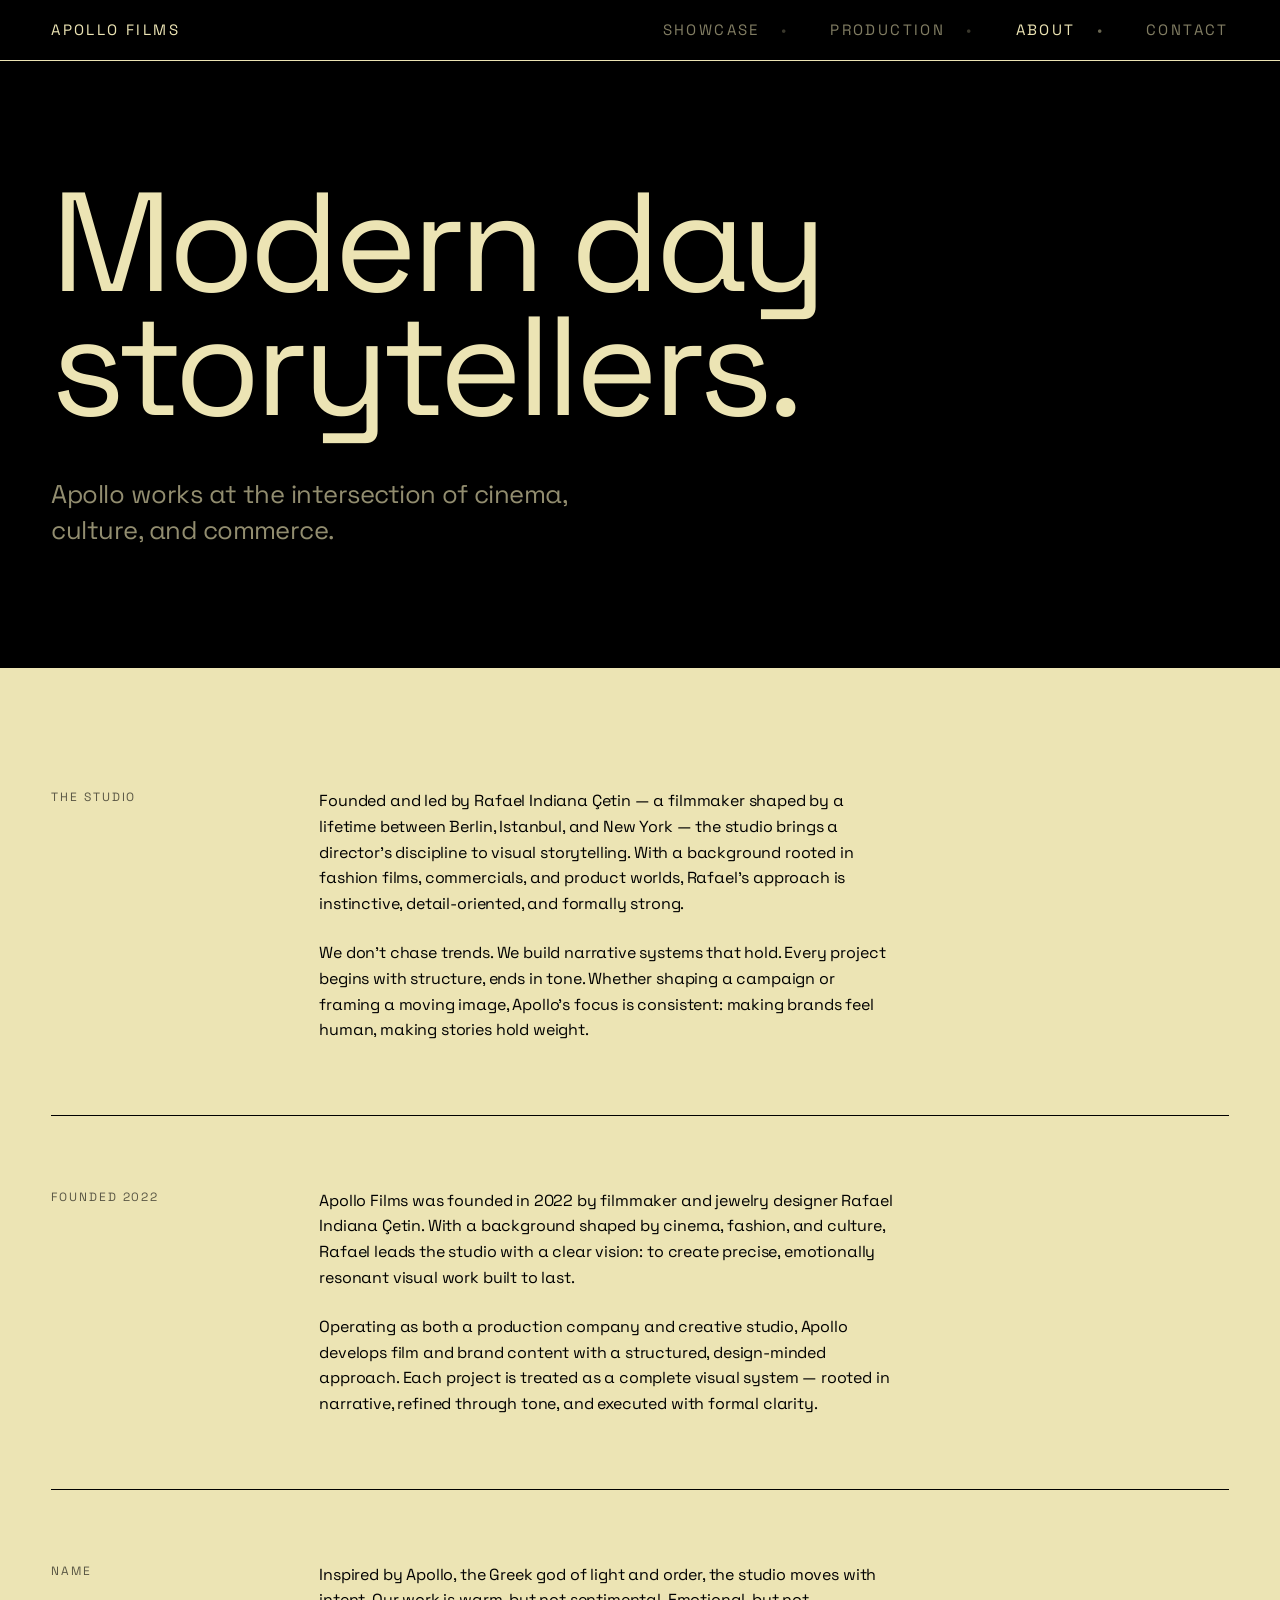
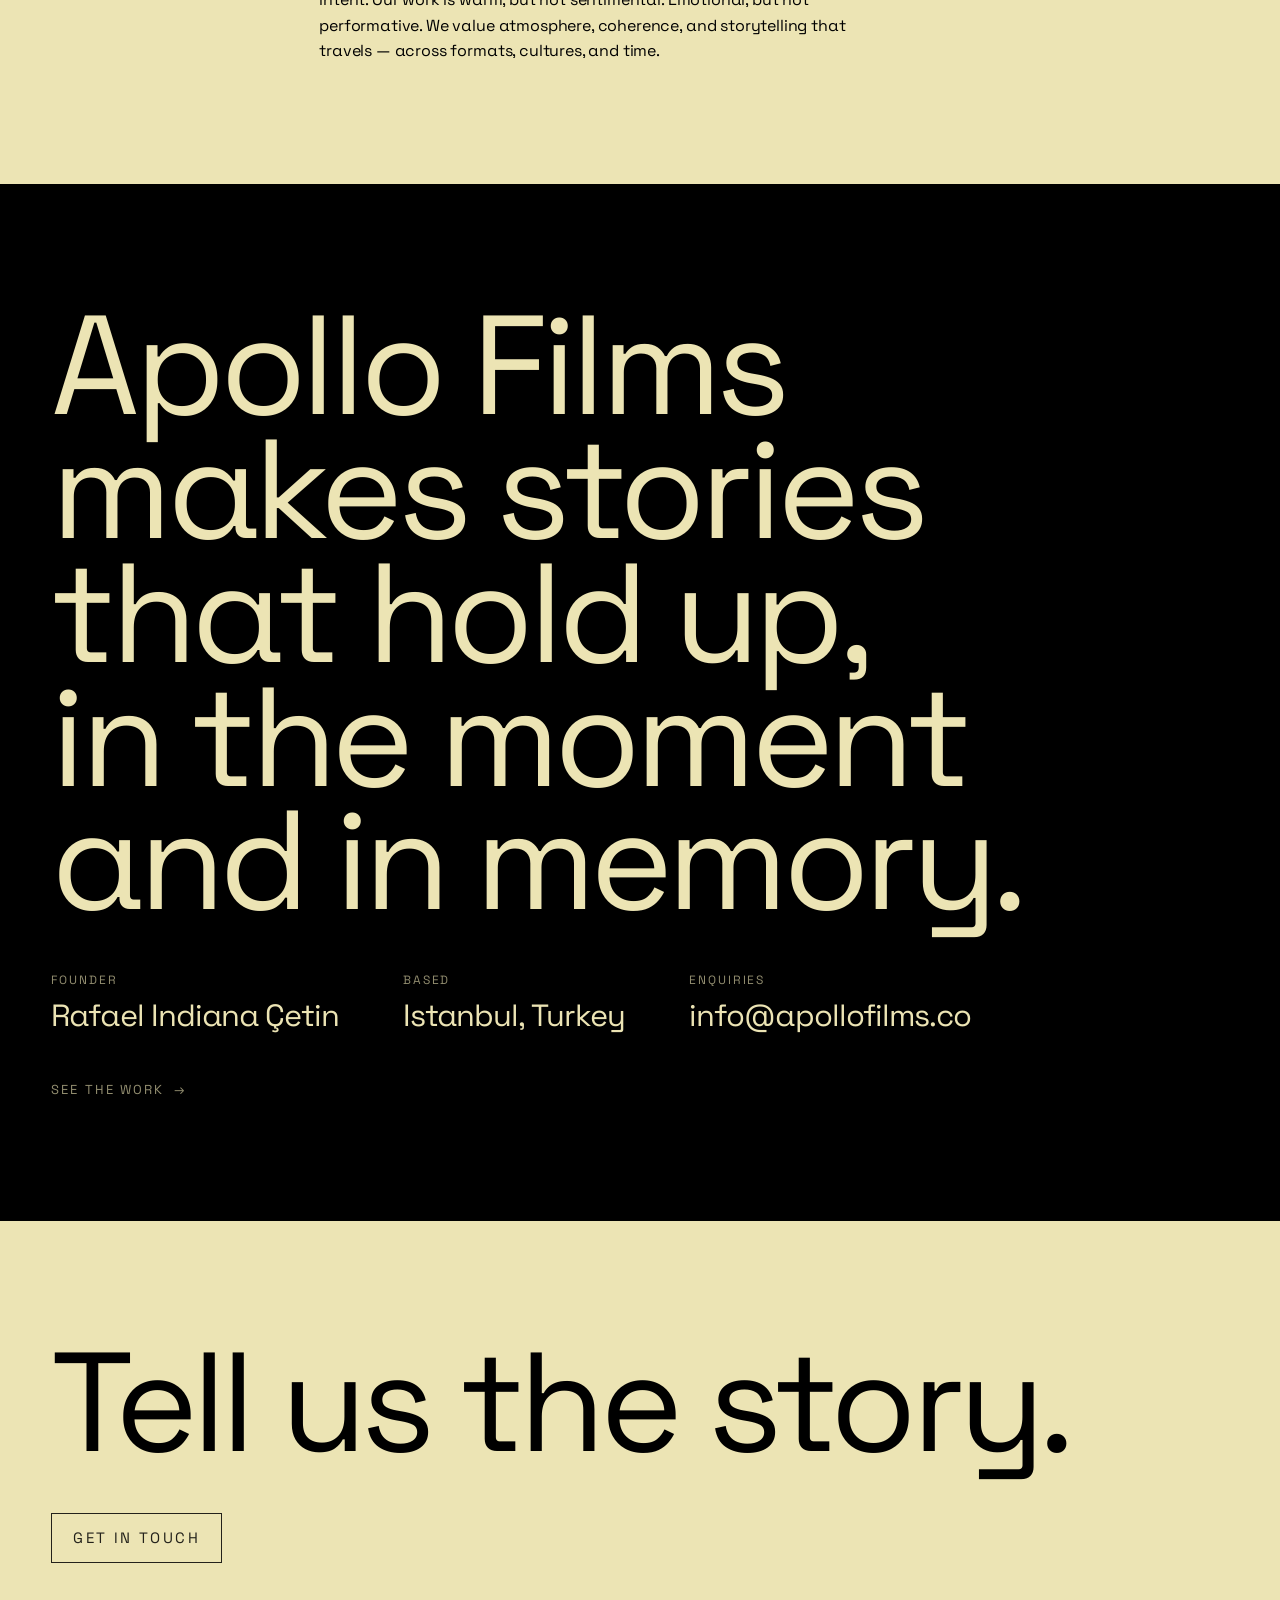
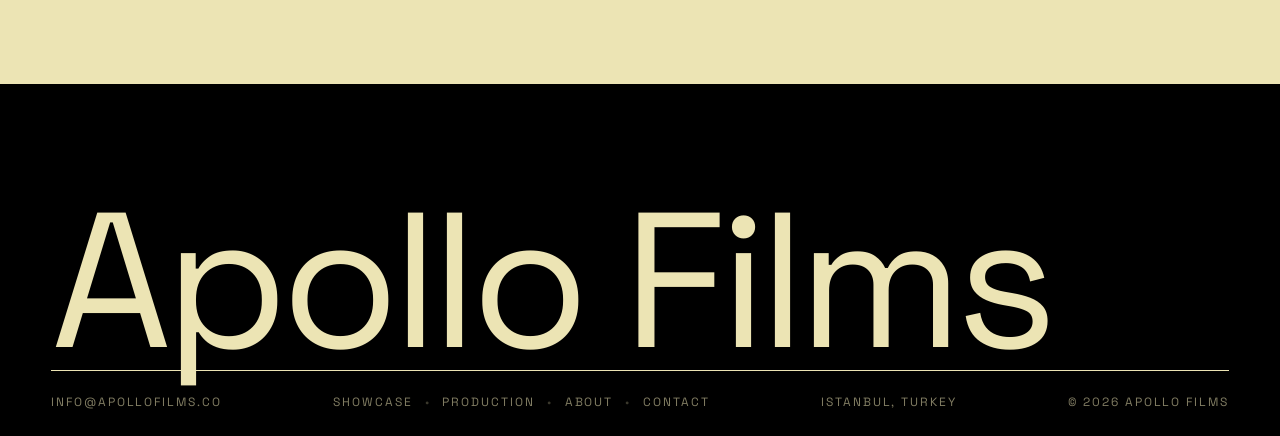
==== about.html @ 320274a0 "Initial commit: Apollo Films static site A static rebuild of apollofilms.co — A24's band structure o" ====
<!doctype html>
<html lang="en">
<head>
<meta charset="utf-8">
<meta name="viewport" content="width=device-width,initial-scale=1">
<title>About — Apollo Films</title>
<meta name="description" content="Apollo Films is a production company and creative studio founded in 2022 by Rafael Indiana Çetin.">
<link rel="preconnect" href="https://images.squarespace-cdn.com" crossorigin>
<link rel="preconnect" href="https://fonts.googleapis.com">
<link rel="preconnect" href="https://fonts.gstatic.com" crossorigin>
<link rel="stylesheet" href="https://fonts.googleapis.com/css2?family=Space+Grotesk:wght@400&display=swap">
<link rel="stylesheet" href="assets/css/apollo.css">
</head>
<body>

<a class="sr-only" href="#main">Skip to content</a>

<header class="masthead">
  <a class="masthead__brand" href="index.html">Apollo Films</a>
  <button class="masthead__toggle" type="button" aria-expanded="false" aria-controls="nav">Menu</button>
  <nav class="masthead__nav" id="nav">
    <a href="showcase.html">Showcase</a>
    <a href="production.html">Production</a>
    <a href="about.html" aria-current="page">About</a>
    <a href="contact.html">Contact</a>
  </nav>
</header>

<main id="main">

  <section class="band band--dark">
    <div class="stack stack--lg">
      <h1 class="display">Modern day storytellers.</h1>
      <p class="lede dim">Apollo works at the intersection of cinema, culture, and commerce.</p>
    </div>
  </section>

  <section class="band band--cream">
    <div class="stack stack--xl">

      <div class="columns">
        <p class="label dim">The studio</p>
        <div class="prose">
          <p>Founded and led by Rafael Indiana Çetin — a filmmaker shaped by a lifetime between Berlin,
            Istanbul, and New York — the studio brings a director's discipline to visual storytelling. With a
            background rooted in fashion films, commercials, and product worlds, Rafael's approach is
            instinctive, detail-oriented, and formally strong.</p>
          <p>We don't chase trends. We build narrative systems that hold. Every project begins with structure,
            ends in tone. Whether shaping a campaign or framing a moving image, Apollo's focus is consistent:
            making brands feel human, making stories hold weight.</p>
        </div>
      </div>

      <hr class="rule">

      <div class="columns">
        <p class="label dim">Founded 2022</p>
        <div class="prose">
          <p>Apollo Films was founded in 2022 by filmmaker and jewelry designer Rafael Indiana Çetin. With a
            background shaped by cinema, fashion, and culture, Rafael leads the studio with a clear vision: to
            create precise, emotionally resonant visual work built to last.</p>
          <p>Operating as both a production company and creative studio, Apollo develops film and brand
            content with a structured, design-minded approach. Each project is treated as a complete visual
            system — rooted in narrative, refined through tone, and executed with formal clarity.</p>
        </div>
      </div>

      <hr class="rule">

      <div class="columns">
        <p class="label dim">Name</p>
        <div class="prose">
          <p>Inspired by Apollo, the Greek god of light and order, the studio moves with intent. Our work is
            warm, but not sentimental. Emotional, but not performative. We value atmosphere, coherence, and
            storytelling that travels — across formats, cultures, and time.</p>
        </div>
      </div>

    </div>
  </section>

  <section class="band band--dark">
    <div class="stack stack--lg">
      <h2 class="display">Apollo Films makes stories that hold up, in the moment and in memory.</h2>
      <div class="factrow">
        <div>
          <span class="label dim">Founder</span>
          <span class="h3">Rafael Indiana Çetin</span>
        </div>
        <div>
          <span class="label dim">Based</span>
          <span class="h3">Istanbul, Turkey</span>
        </div>
        <div>
          <span class="label dim">Enquiries</span>
          <a class="h3" href="mailto:info@apollofilms.co">info@apollofilms.co</a>
        </div>
      </div>
      <a class="link" href="showcase.html">See the work <span aria-hidden="true">→</span></a>
    </div>
  </section>

  <section class="band band--cream">
    <div class="stack stack--lg">
      <h2 class="display">Tell us the story.</h2>
      <a class="btn" href="contact.html">Get in touch</a>
    </div>
  </section>

</main>

<footer class="sitefooter">
  <a class="sitefooter__mark" href="index.html">Apollo Films</a>
  <div class="sitefooter__bar">
    <a class="label" href="mailto:info@apollofilms.co">info@apollofilms.co</a>
    <nav class="sitefooter__nav" aria-label="Footer">
      <a href="showcase.html">Showcase</a>
      <a href="production.html">Production</a>
      <a href="about.html">About</a>
      <a href="contact.html">Contact</a>
    </nav>
    <span class="label">Istanbul, Turkey</span>
    <span class="label">© <span data-year>2026</span> Apollo Films</span>
  </div>
</footer>

<script src="assets/js/films.js"></script>
<script src="assets/js/app.js"></script>
</body>
</html>
---- assets/css/apollo.css ----
/* ============================================================
   Apollo Films — projection room.

   A24's band rhythm and metadata discipline, run in 601 Inc.'s
   celluloid palette: one warm cream, two blacks, one typeface
   at one weight. Hierarchy comes from scale and tracking only —
   no bold appears anywhere on the site.

   Two grounds alternate down every page: projection black and
   celluloid cream. A24's rule, kept literally — the rhythm is the
   cut between them, so a third band colour would only soften it.
   601's Darkroom Shadow is deliberately absent: in that system it
   is the haze around a still, never a section you can land on.
   All chroma comes from the footage.
   ============================================================ */

:root {
  /* 601 Inc. palette — the two grounds and the ink */
  --cream: #ece4b4;   /* Celluloid Cream — ink, hairlines, borders */
  --black: #000000;   /* Projection Black — the floor beneath everything */

  --hair: 1px solid var(--cream);

  --font: "Space Grotesk", "Helvetica Neue", Helvetica, Arial, sans-serif;

  --gutter: clamp(20px, 4vw, 56px);
  --band: clamp(72px, 10vw, 120px);   /* 601 section gap */
  --gap: 12px;                        /* 601 element gap */
  --header-h: 62px;

  --tight: -0.04em;
}

* { box-sizing: border-box; border-radius: 0; box-shadow: none; }

html {
  -webkit-text-size-adjust: 100%;
  scroll-behavior: smooth;
  background: var(--black);
}

body {
  margin: 0;
  background: var(--black);
  color: var(--cream);
  font-family: var(--font);
  font-size: 16px;
  line-height: 1.6;
  letter-spacing: -0.01em;
  font-weight: 400;
  font-feature-settings: "ss01" on, "cv11" on;
  -webkit-font-smoothing: antialiased;
  -moz-osx-font-smoothing: grayscale;
}

/* One weight, everywhere. Scale carries the hierarchy. */
h1, h2, h3, h4, strong, b { font-weight: 400; }

img, video { max-width: 100%; display: block; }

a { color: inherit; text-decoration: none; }

::selection { background: var(--cream); color: var(--black); }

:focus-visible { outline: 1px solid currentColor; outline-offset: 4px; }

.sr-only {
  position: absolute; width: 1px; height: 1px;
  padding: 0; margin: -1px; overflow: hidden;
  clip: rect(0 0 0 0); white-space: nowrap; border: 0;
}
.sr-only:focus {
  position: fixed; top: 8px; left: 8px;
  width: auto; height: auto; clip: auto;
  padding: 8px 14px; z-index: 100;
  background: var(--cream); color: var(--black);
}

/* --- type scale ---------------------------------------------- */

.display {
  font-size: clamp(44px, 11vw, 150px);
  line-height: 0.88;
  letter-spacing: var(--tight);
  margin: 0;
  text-wrap: balance;
}

/* A display line that must hold on one line, so it sizes off the viewport
   rather than a fixed clamp. Below 560px it gives up and wraps — one line
   at 24px would read as fine print, which is worse than two. */
.display--line {
  white-space: nowrap;
  font-size: min(8.2vw, 132px);
}

@media (max-width: 560px) {
  .display--line { white-space: normal; font-size: clamp(32px, 11vw, 60px); }
}

/* The branded moment — 601's carved numerals and wordmarks. */
.wordmark {
  font-size: clamp(72px, 21vw, 280px);
  line-height: 0.82;
  letter-spacing: var(--tight);
  margin: 0;
  display: block;
}

.h2 {
  font-size: clamp(30px, 4.4vw, 56px);
  line-height: 0.95;
  letter-spacing: var(--tight);
  margin: 0;
  text-wrap: balance;
}

.h3 {
  font-size: clamp(22px, 2.4vw, 32px);
  line-height: 1;
  letter-spacing: -0.03em;
  margin: 0;
}

/* Metadata stays small and tracked — A24's discipline kept on
   purpose, against 601's "nothing under 42px" rule, because a
   24-film catalogue needs labels that don't shout. */
.label {
  font-size: 12px;
  line-height: 1.5;
  letter-spacing: 0.16em;
  text-transform: uppercase;
  margin: 0;
}

.lede {
  font-size: clamp(18px, 2vw, 26px);
  line-height: 1.4;
  letter-spacing: -0.02em;
  max-width: 34ch;
}

p { margin: 0; max-width: 58ch; }

.dim, .muted { opacity: 0.62; }

/* Secondary text — contact lines, credits, footer links. Below the 42px
   floor 601 sets, kept small so a real catalogue stays navigable. */
.fine { font-size: 15px; letter-spacing: -0.01em; }

/* --- bands ---------------------------------------------------- */

.band { padding: var(--band) var(--gutter); }
.band--dark { background: var(--black); color: var(--cream); }
.band--cream { background: var(--cream); color: var(--black); }
.band--tight { padding-top: calc(var(--band) * 0.42); }
.band--flush { padding-left: 0; padding-right: 0; }

.stack { display: flex; flex-direction: column; gap: 24px; }
.stack--lg { gap: 48px; }
.stack--xl { gap: 72px; }
.stack--sm { gap: var(--gap); }

.rule { height: 0; background: none; border: 0; border-top: var(--hair); margin: 0; }
.band--cream .rule { border-top-color: var(--black); }

/* --- masthead -------------------------------------------------- */

.masthead {
  position: sticky;
  top: 0;
  z-index: 40;
  display: flex;
  align-items: center;
  justify-content: space-between;
  gap: 24px;
  padding: 18px var(--gutter);
  background: var(--black);
  color: var(--cream);
  border-bottom: var(--hair);
}

.masthead__brand {
  font-size: 15px;
  letter-spacing: 0.16em;
  text-transform: uppercase;
}

.masthead__nav { display: flex; align-items: center; }

/* 601 separates nav items with the bullet glyph, not with rules. */
.masthead__nav a {
  padding: 0 21px;
  font-size: 15px;
  letter-spacing: 0.16em;
  text-transform: uppercase;
  opacity: 0.55;
  transition: opacity 0.18s ease;
}
.masthead__nav a:hover,
.masthead__nav a[aria-current="page"] { opacity: 1; }
.masthead__nav a + a { border-left: 0; }
.masthead__nav a:not(:last-child)::after {
  content: "•";
  margin-left: 21px;
  opacity: 0.45;
}
.masthead__nav a:last-child { padding-right: 0; }

.masthead__toggle {
  all: unset;
  display: none;
  cursor: pointer;
  font-size: 15px;
  letter-spacing: 0.16em;
  text-transform: uppercase;
  opacity: 0.55;
}
.masthead__toggle:hover { opacity: 1; }

/* --- homepage hero: the reel plays behind the index ------------ */

.hero {
  position: relative;
  min-height: calc(100svh - var(--header-h));
  display: flex;
  flex-direction: column;
  justify-content: space-between;
  gap: 48px;
  padding: var(--gutter);
  overflow: hidden;
  background: var(--black);
  border-bottom: var(--hair);
}

.hero__stage { position: absolute; inset: 0; background: var(--black); }

.hero__media {
  position: absolute;
  inset: 0;
  width: 100%;
  height: 100%;
  object-fit: cover;
  opacity: 0;
  transition: opacity 0.6s ease;
}
/* The reel sits under cream type, so it runs at partial strength — the
   black beneath it is the only "scrim" the system allows. */
.hero__media.is-active { opacity: 0.38; }

.hero__row {
  position: relative;
  display: flex;
  justify-content: space-between;
  align-items: baseline;
  gap: 16px;
  flex-wrap: wrap;
}

.index { position: relative; list-style: none; margin: 0; padding: 0; }
.index li { margin: 0; }

.index a {
  display: flex;
  align-items: flex-start;
  gap: 12px;
  font-size: clamp(34px, 6.4vw, 88px);
  line-height: 0.98;
  letter-spacing: var(--tight);
  opacity: 0.45;
  transition: opacity 0.18s ease;
}

.index a sup {
  font-size: 12px;
  letter-spacing: 0.16em;
  transform: translateY(0.9em);
  white-space: nowrap;
}

.index li.is-active a,
.index a:hover { opacity: 1; }

/* --- catalogue: the reel as a screening schedule ---------------- */

.catalogue {
  position: relative;
  background: var(--black);
}

.catalogue__stage {
  position: sticky;
  top: var(--header-h);
  height: calc(100svh - var(--header-h));
  overflow: hidden;
  background: var(--black);
}

.catalogue__media {
  position: absolute;
  inset: 0;
  width: 100%;
  height: 100%;
  object-fit: cover;
  opacity: 0;
  transition: opacity 0.55s ease;
}
.catalogue__media.is-active { opacity: 0.45; }

/* The list rides over the stage. */
.catalogue__list {
  position: relative;
  margin-top: calc(-100svh + var(--header-h));
  list-style: none;
  padding: 0 var(--gutter) var(--band);
}

.catalogue__list > li { border-top: var(--hair); }
.catalogue__list > li[hidden] { display: none; }
/* Closing hairline goes on the last VISIBLE row, so a filtered list still
   ends on a rule. :last-child covers the unfiltered page; a hidden row
   draws nothing, so the two never both show. */
.catalogue__list > li:last-child,
.catalogue__list > li.is-last { border-bottom: var(--hair); }

/* Filters ride between the heading and the list — no band padding of their
   own, so the schedule starts where the eye expects it. */
.catalogue__filters { padding-top: 0; padding-bottom: 26px; }

.row {
  display: grid;
  grid-template-columns: minmax(84px, 12vw) minmax(0, 1fr) minmax(0, 22ch) 14ch;
  align-items: baseline;
  gap: 0 24px;
  padding: 18px 0 22px;
  opacity: 0.5;
  transition: opacity 0.2s ease;
}
.row:hover, .row:focus-visible, li.is-active > .row { opacity: 1; }

.row__n {
  font-size: clamp(38px, 7vw, 110px);
  line-height: 0.8;
  letter-spacing: var(--tight);
  font-variant-numeric: tabular-nums;
}

.row__t {
  font-size: clamp(24px, 3.4vw, 52px);
  line-height: 0.95;
  letter-spacing: var(--tight);
}

.row__c, .row__k {
  font-size: 12px;
  letter-spacing: 0.16em;
  text-transform: uppercase;
}
.row__k { text-align: right; }

/* Floating numeral — typographic wallpaper in the negative space. */
.floater {
  position: absolute;
  right: var(--gutter);
  top: 8vh;
  font-size: clamp(90px, 24vw, 280px);
  line-height: 0.8;
  letter-spacing: var(--tight);
  opacity: 0.12;
  pointer-events: none;
  user-select: none;
}

/* --- filters ---------------------------------------------------- */

.filters {
  display: flex;
  flex-wrap: wrap;
  align-items: baseline;
  padding-bottom: 18px;
  border-bottom: var(--hair);
}

.filters button {
  all: unset;
  cursor: pointer;
  padding: 0 21px 0 0;
  font-size: 13px;
  letter-spacing: 0.16em;
  text-transform: uppercase;
  opacity: 0.5;
  transition: opacity 0.18s ease;
}
.filters button::after { content: "•"; margin-left: 21px; opacity: 0.45; }
.filters button:last-of-type::after { content: none; }
.filters button:hover,
.filters button[aria-pressed="true"] { opacity: 1; }
.filters button:focus-visible { outline: 1px solid currentColor; outline-offset: 4px; }

.filters__count { margin-left: auto; opacity: 0.62; }

/* --- section head ------------------------------------------------ */

.sectionhead {
  display: flex;
  justify-content: space-between;
  align-items: baseline;
  gap: 24px;
  flex-wrap: wrap;
  padding-bottom: 18px;
  border-bottom: var(--hair);
}
.band--cream .sectionhead { border-bottom-color: var(--black); }

.section[hidden] { display: none; }

/* --- editorial two-column ----------------------------------------- */

.columns {
  display: grid;
  grid-template-columns: minmax(0, 220px) minmax(0, 1fr);
  gap: 24px 48px;
  align-items: start;
}

/* `.columns` sets display:grid, which outranks the [hidden] UA rule — a
   crew block with nothing behind it has to be told to stay down. */
.columns[hidden] { display: none; }

.prose { display: flex; flex-direction: column; gap: 24px; max-width: 58ch; }

/* --- numbered value list ------------------------------------------ */

.values { list-style: none; margin: 0; padding: 0; }

.values li {
  display: grid;
  grid-template-columns: minmax(72px, 9vw) minmax(0, 1fr);
  gap: 0 24px;
  align-items: baseline;
  padding: 24px 0 28px;
  border-top: 1px solid currentColor;
}
.values li:last-child { border-bottom: 1px solid currentColor; }

.values .n {
  font-size: clamp(30px, 5vw, 72px);
  line-height: 0.8;
  letter-spacing: var(--tight);
  opacity: 0.5;
}

.values .v {
  font-size: clamp(28px, 4.6vw, 64px);
  line-height: 0.92;
  letter-spacing: var(--tight);
}

/* --- links & the one button pattern -------------------------------- */

.link {
  display: inline-flex;
  align-items: baseline;
  gap: 10px;
  font-size: 13px;
  letter-spacing: 0.16em;
  text-transform: uppercase;
  opacity: 0.62;
  transition: opacity 0.18s ease;
  width: fit-content;
}
.link:hover { opacity: 1; }

/* 601's only action pattern: a 1px outline, never a fill. */
.btn {
  all: unset;
  cursor: pointer;
  display: inline-block;
  /* Every stack on the site is a flex column, which would stretch an
     inline-block to full width. The outline is the button — it has to end
     where the words end. */
  width: fit-content;
  align-self: flex-start;
  padding: 12px 21px;
  border: 1px solid currentColor;
  font-size: 15px;
  letter-spacing: 0.16em;
  text-transform: uppercase;
  transition: opacity 0.18s ease;
  opacity: 0.85;
}
.btn:hover { opacity: 1; }
.btn:focus-visible { outline: 1px solid currentColor; outline-offset: 4px; }

/* --- form ----------------------------------------------------------- */

.form { display: flex; flex-direction: column; gap: 30px; max-width: 620px; }

.field { display: flex; flex-direction: column; gap: var(--gap); }

.field label {
  font-size: 12px;
  letter-spacing: 0.16em;
  text-transform: uppercase;
  opacity: 0.62;
}

.field input,
.field textarea {
  font-family: var(--font);
  font-size: clamp(20px, 2.2vw, 28px);
  line-height: 1.3;
  letter-spacing: var(--tight);
  font-weight: 400;
  color: var(--cream);
  background: transparent;
  border: 0;
  border-bottom: var(--hair);
  padding: 6px 0 10px;
  opacity: 0.85;
  transition: opacity 0.18s ease;
}
.field input:focus,
.field textarea:focus { outline: none; opacity: 1; }
.field textarea { resize: vertical; min-height: 140px; }

.field--row { flex-direction: row; align-items: center; gap: var(--gap); }
.field--row input { width: 15px; height: 15px; accent-color: var(--cream); }

.form__note { font-size: 13px; opacity: 0.62; max-width: 46ch; }

/* --- film detail ------------------------------------------------------ */

.player {
  width: 100%;
  aspect-ratio: 16 / 9;
  object-fit: cover;
  background: var(--black);
  display: block;
}

.filmnav {
  display: flex;
  justify-content: space-between;
  gap: 24px;
  padding-top: 28px;
  border-top: var(--hair);
}

.filmnav a { display: flex; flex-direction: column; gap: 8px; max-width: 46%; opacity: 0.55; transition: opacity 0.18s ease; }
.filmnav a:hover { opacity: 1; }
.filmnav a:last-child { text-align: right; align-items: flex-end; }
.filmnav .t {
  font-size: clamp(22px, 2.6vw, 36px);
  line-height: 0.98;
  letter-spacing: var(--tight);
}

/* --- footer ------------------------------------------------------------ */

/* One carved wordmark, one hairline, one row of facts. Nothing stacked,
   nothing repeated from the page above it. */
.sitefooter {
  background: var(--black);
  color: var(--cream);
  padding: var(--band) var(--gutter) 24px;
  border-top: var(--hair);
  display: flex;
  flex-direction: column;
  gap: 24px;
}

.sitefooter__mark {
  display: block;
  font-size: clamp(56px, 15vw, 220px);
  line-height: 0.8;
  letter-spacing: var(--tight);
  margin: 0 0 -0.06em;
}

.sitefooter__bar {
  display: flex;
  justify-content: space-between;
  align-items: baseline;
  gap: 24px 40px;
  flex-wrap: wrap;
  padding-top: 22px;
  border-top: var(--hair);
}

.sitefooter__nav { display: flex; flex-wrap: wrap; }

.sitefooter__nav a {
  font-size: 12px;
  letter-spacing: 0.16em;
  text-transform: uppercase;
  opacity: 0.55;
  transition: opacity 0.18s ease;
}
.sitefooter__nav a:hover { opacity: 1; }
.sitefooter__nav a:not(:last-child)::after { content: "•"; margin: 0 12px; opacity: 0.45; }

.sitefooter__bar > .label { opacity: 0.55; }
.sitefooter__bar a.label:hover { opacity: 1; }

/* --- fact row ------------------------------------------------------------ */

.factrow { display: flex; gap: 24px 64px; flex-wrap: wrap; }
.factrow > div { display: flex; flex-direction: column; gap: var(--gap); }

/* --- credits ------------------------------------------------------------ */

.credits { list-style: none; margin: 0; padding: 0; max-width: 780px; }

.credits li {
  display: grid;
  grid-template-columns: minmax(0, 22ch) minmax(0, 1fr);
  gap: 0 24px;
  align-items: baseline;
  padding: 14px 0 16px;
  border-top: var(--hair);
}
.credits li:last-child { border-bottom: var(--hair); }

.credits .role {
  font-size: 12px;
  letter-spacing: 0.16em;
  text-transform: uppercase;
  opacity: 0.55;
}

.credits .name { font-size: clamp(18px, 2vw, 26px); letter-spacing: -0.02em; }

/* Names delivered without a role against them. One run of text, bullet-
   separated the way the nav and footer separate their items — a second
   role/name grid here would imply a hierarchy the credit roll doesn't give. */
.namelist {
  font-size: clamp(18px, 2vw, 26px);
  line-height: 1.35;
  letter-spacing: -0.02em;
  max-width: 46ch;
}
.namelist span:not(:last-child)::after { content: " • "; opacity: 0.45; }

/* --- responsive --------------------------------------------------------- */

@media (max-width: 1100px) {
  .row { grid-template-columns: minmax(64px, 14vw) minmax(0, 1fr) 12ch; }
  .row__c { display: none; }
}

@media (max-width: 780px) {
  :root { --header-h: 58px; }

  .masthead__nav {
    display: none;
    position: absolute;
    top: 100%;
    left: 0;
    right: 0;
    flex-direction: column;
    align-items: flex-start;
    gap: 18px;
    padding: 28px var(--gutter) 34px;
    background: var(--black);
    border-bottom: var(--hair);
  }
  .masthead__nav.is-open { display: flex; }
  .masthead__nav a { padding: 0; font-size: 22px; }
  .masthead__nav a:not(:last-child)::after { content: none; }
  .masthead__toggle { display: block; }

  .columns { grid-template-columns: 1fr; gap: 16px; }

  .row { grid-template-columns: minmax(52px, 18vw) minmax(0, 1fr); gap: 0 16px; }
  .row__k { display: none; }

  .catalogue__stage { height: 54svh; }
  .catalogue__list { margin-top: calc(-54svh + 24px); }

  .credits li { grid-template-columns: 1fr; gap: 4px; }

  .filmnav { flex-direction: column; gap: 28px; }
  .filmnav a, .filmnav a:last-child { max-width: 100%; text-align: left; align-items: flex-start; }

  .floater { display: none; }
}

@media (prefers-reduced-motion: reduce) {
  html { scroll-behavior: auto; }
  * { transition-duration: 0.01ms !important; animation-duration: 0.01ms !important; }
}
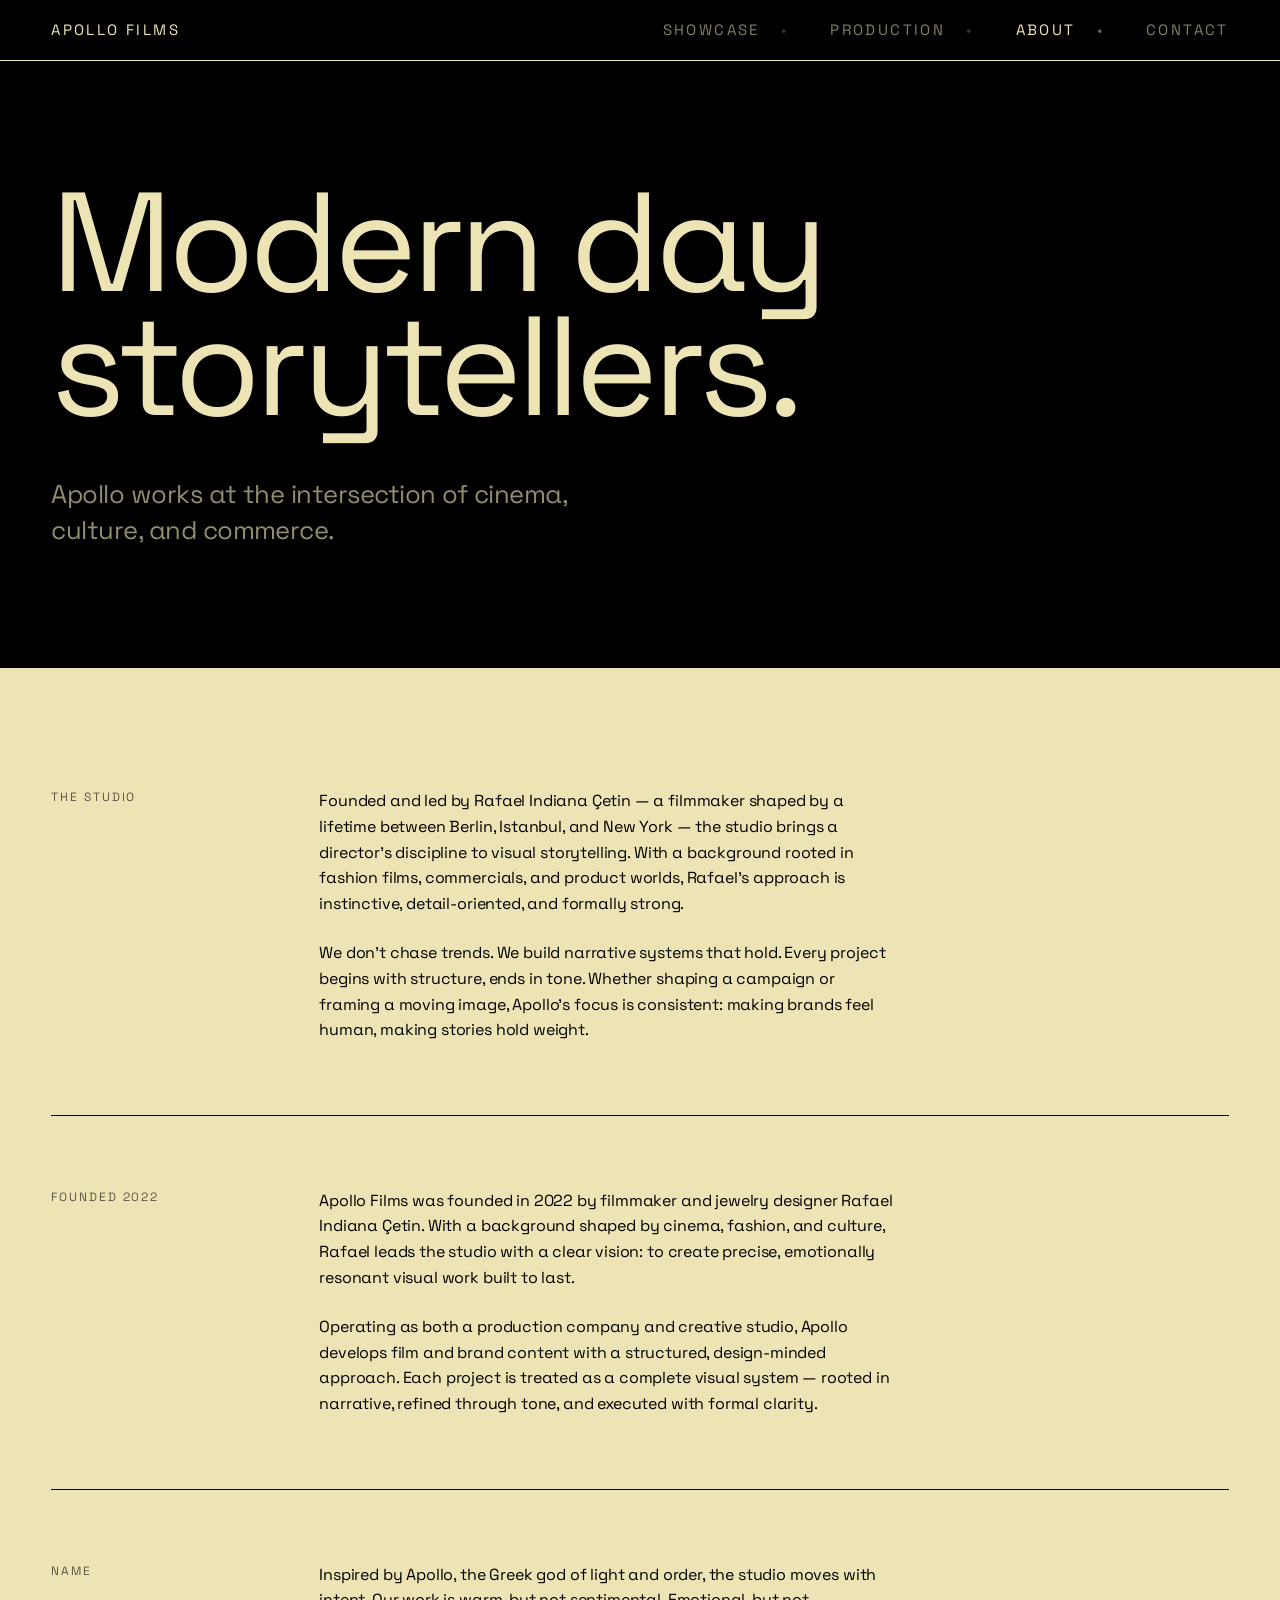
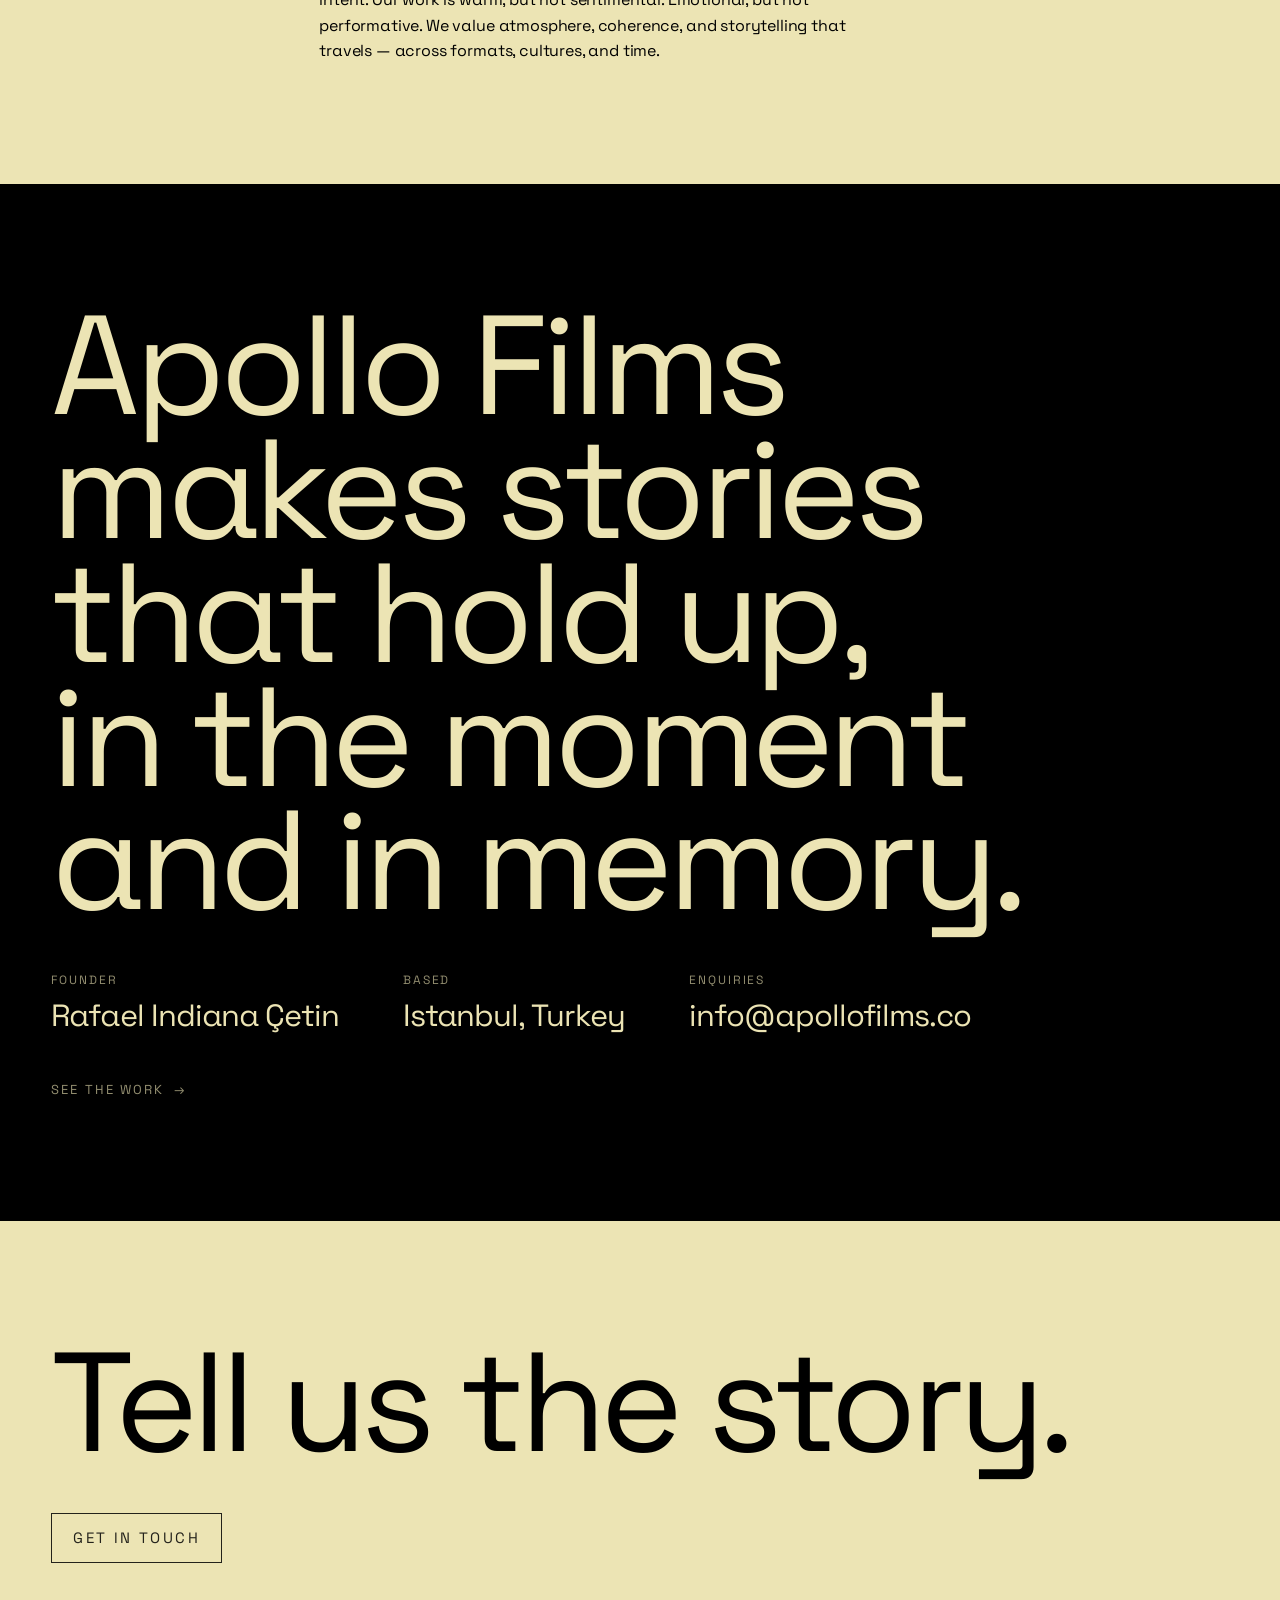
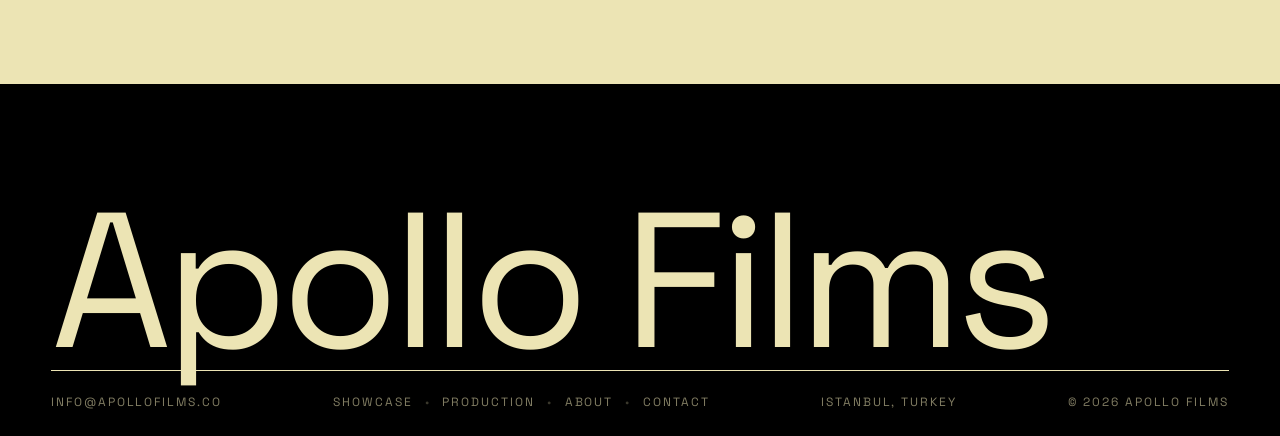
==== commit 76babf30: "feat: implement motion and movement to pages" ====
--- a/about.html
+++ b/about.html
@@ -10,6 +10,9 @@
 <link rel="preconnect" href="https://fonts.gstatic.com" crossorigin>
 <link rel="stylesheet" href="https://fonts.googleapis.com/css2?family=Space+Grotesk:wght@400&display=swap">
 <link rel="stylesheet" href="assets/css/apollo.css">
+<!-- Set before first paint: the entrances in apollo.css only hide their
+     elements under `.js`, so a page without script stays fully readable. -->
+<script>document.documentElement.className += ' js';</script>
 </head>
 <body>
 
@@ -30,15 +33,15 @@
 
   <section class="band band--dark">
     <div class="stack stack--lg">
-      <h1 class="display">Modern day storytellers.</h1>
-      <p class="lede dim">Apollo works at the intersection of cinema, culture, and commerce.</p>
+      <h1 class="display" data-split data-reveal>Modern day storytellers.</h1>
+      <p class="lede dim" data-reveal>Apollo works at the intersection of cinema, culture, and commerce.</p>
     </div>
   </section>
 
   <section class="band band--cream">
     <div class="stack stack--xl">
 
-      <div class="columns">
+      <div class="columns columns--sticky" data-reveal>
         <p class="label dim">The studio</p>
         <div class="prose">
           <p>Founded and led by Rafael Indiana Çetin — a filmmaker shaped by a lifetime between Berlin,
@@ -51,9 +54,9 @@
         </div>
       </div>
 
-      <hr class="rule">
+      <hr class="rule" data-reveal>
 
-      <div class="columns">
+      <div class="columns columns--sticky" data-reveal>
         <p class="label dim">Founded 2022</p>
         <div class="prose">
           <p>Apollo Films was founded in 2022 by filmmaker and jewelry designer Rafael Indiana Çetin. With a
@@ -65,9 +68,9 @@
         </div>
       </div>
 
-      <hr class="rule">
+      <hr class="rule" data-reveal>
 
-      <div class="columns">
+      <div class="columns columns--sticky" data-reveal>
         <p class="label dim">Name</p>
         <div class="prose">
           <p>Inspired by Apollo, the Greek god of light and order, the studio moves with intent. Our work is
@@ -81,17 +84,17 @@
 
   <section class="band band--dark">
     <div class="stack stack--lg">
-      <h2 class="display">Apollo Films makes stories that hold up, in the moment and in memory.</h2>
+      <h2 class="display" data-split data-reveal>Apollo Films makes stories that hold up, in the moment and in memory.</h2>
       <div class="factrow">
-        <div>
+        <div data-reveal>
           <span class="label dim">Founder</span>
           <span class="h3">Rafael Indiana Çetin</span>
         </div>
-        <div>
+        <div data-reveal>
           <span class="label dim">Based</span>
           <span class="h3">Istanbul, Turkey</span>
         </div>
-        <div>
+        <div data-reveal>
           <span class="label dim">Enquiries</span>
           <a class="h3" href="mailto:info@apollofilms.co">info@apollofilms.co</a>
         </div>
@@ -102,7 +105,7 @@
 
   <section class="band band--cream">
     <div class="stack stack--lg">
-      <h2 class="display">Tell us the story.</h2>
+      <h2 class="display" data-split data-reveal>Tell us the story.</h2>
       <a class="btn" href="contact.html">Get in touch</a>
     </div>
   </section>
--- a/assets/css/apollo.css
+++ b/assets/css/apollo.css
@@ -286,6 +286,13 @@
 .catalogue {
   position: relative;
   background: var(--black);
+  /* The list below is pulled up by a negative margin equal to the stage's
+     height, which cancels the stage out of this box: height = stage + list
+     - stage = list. With all 24 rows the list is the taller of the two and
+     nothing shows. Filter down to two Trailers and the list is shorter than
+     the stage, so the section collapses under it and the sticky reel spills
+     over the cream band below. Reserving the stage's height stops that. */
+  min-height: calc(100svh - var(--header-h));
 }
 
 .catalogue__stage {
@@ -429,31 +436,130 @@
 
 .prose { display: flex; flex-direction: column; gap: 24px; max-width: 58ch; }
 
-/* --- numbered value list ------------------------------------------ */
-
-.values { list-style: none; margin: 0; padding: 0; }
-
-.values li {
-  display: grid;
-  grid-template-columns: minmax(72px, 9vw) minmax(0, 1fr);
-  gap: 0 24px;
-  align-items: baseline;
+/* --- ethos reel: the principles, each with its own frame -----------
+   The numerals are gone — the sequence is carried by motion instead.
+   One card serves all six words. With a fine pointer it rides the
+   cursor (`.ethos--follow`); without one it sits in the flow above
+   the list and the list steps through itself (`.ethos--flow`).
+   No shadow, no radius, no fill — the frame is a hairline, as
+   everywhere else. The depth is in the rotation, not in a glow. */
+
+.ethos { position: relative; display: flex; flex-direction: column; gap: 28px; }
+
+.ethos__list { list-style: none; margin: 0; padding: 0; }
+
+.ethos__item {
+  position: relative;
   padding: 24px 0 28px;
   border-top: 1px solid currentColor;
-}
-.values li:last-child { border-bottom: 1px solid currentColor; }
-
-.values .n {
-  font-size: clamp(30px, 5vw, 72px);
-  line-height: 0.8;
-  letter-spacing: var(--tight);
   opacity: 0.5;
-}
-
-.values .v {
+  transition: opacity 0.3s ease;
+}
+.ethos__item:last-child { border-bottom: 1px solid currentColor; }
+.ethos__item.is-active { opacity: 1; }
+.ethos__item:focus-visible { outline: 1px solid currentColor; outline-offset: 6px; }
+
+/* The word steps aside, not the row — the hairlines have to stay a grid. */
+.ethos__word {
+  display: block;
   font-size: clamp(28px, 4.6vw, 64px);
   line-height: 0.92;
   letter-spacing: var(--tight);
+  transition: transform 0.55s cubic-bezier(0.2, 0.7, 0.2, 1);
+}
+.ethos__item.is-active .ethos__word { transform: translateX(14px); }
+
+/* The dwell bar rides the row's own top hairline, so the flow reads as
+   the list advancing rather than as a progress widget bolted on. */
+.ethos__bar {
+  position: absolute;
+  left: 0;
+  top: -1px;
+  height: 1px;
+  width: 100%;
+  background: currentColor;
+  transform: scaleX(0);
+  transform-origin: left;
+  display: none;
+}
+.ethos--flow .ethos__bar { display: block; }
+.ethos--flow .ethos__item.is-active .ethos__bar {
+  transform: scaleX(1);
+  transition: transform var(--dwell, 2800ms) linear;
+}
+
+.ethos__card {
+  width: 100%;
+  aspect-ratio: 3 / 2;
+  perspective: 900px;
+  pointer-events: none;
+}
+
+.ethos--follow .ethos__card {
+  position: fixed;
+  top: 0;
+  left: 0;
+  z-index: 30;
+  width: clamp(240px, 25vw, 400px);
+  opacity: 0;
+  transition: opacity 0.4s ease;
+  will-change: transform;
+}
+.ethos--follow .ethos__card.is-on { opacity: 1; }
+
+/* Flow mode puts the frame above the words — the photograph leads, the
+   list follows it. At this size the sway is halved: the same gesture read
+   across 600px of frame would swing the corners into the gutter. */
+.ethos--flow .ethos__card { order: -1; }
+.ethos--flow .ethos__sway { animation-name: ethos-sway-wide; }
+
+/* Pointer tilt and idle sway are separate elements so they compose
+   instead of overwriting one another's transform. */
+.ethos__tilt {
+  width: 100%;
+  height: 100%;
+  transform: rotateX(var(--rx, 0deg)) rotateY(var(--ry, 0deg));
+  transform-style: preserve-3d;
+  transition: transform 0.25s ease-out;
+}
+
+.ethos__sway {
+  position: relative;
+  width: 100%;
+  height: 100%;
+  overflow: hidden;
+  border: 1px solid currentColor;
+  animation: ethos-sway 8s ease-in-out infinite;
+}
+
+.ethos__shot {
+  position: absolute;
+  inset: 0;
+  width: 100%;
+  height: 100%;
+  object-fit: cover;
+  opacity: 0;
+  transition: opacity 0.55s ease;
+  animation: ethos-drift 14s ease-in-out infinite alternate;
+}
+.ethos__shot.is-on { opacity: 1; }
+
+/* A still frame, held like a card someone is turning over. */
+@keyframes ethos-sway {
+  0%, 100% { transform: rotateY(-7deg) rotateX(1.6deg); }
+  50%      { transform: rotateY(7deg) rotateX(-1.6deg); }
+}
+
+@keyframes ethos-sway-wide {
+  0%, 100% { transform: rotateY(-3.5deg) rotateX(0.8deg); }
+  50%      { transform: rotateY(3.5deg) rotateX(-0.8deg); }
+}
+
+/* The still itself keeps breathing, so the card never reads as a JPEG
+   pinned to a plane. Oversized so the drift never exposes an edge. */
+@keyframes ethos-drift {
+  from { transform: scale(1.08) translate3d(-1.2%, -0.8%, 0); }
+  to   { transform: scale(1.15) translate3d(1.2%, 0.8%, 0); }
 }
 
 /* --- links & the one button pattern -------------------------------- */
@@ -470,6 +576,9 @@
   width: fit-content;
 }
 .link:hover { opacity: 1; }
+/* The arrow leans the way it points. */
+.link span { display: inline-block; transition: transform 0.3s cubic-bezier(0.2, 0.7, 0.2, 1); }
+.link:hover span { transform: translateX(5px); }
 
 /* 601's only action pattern: a 1px outline, never a fill. */
 .btn {
@@ -641,6 +750,62 @@
   max-width: 46ch;
 }
 .namelist span:not(:last-child)::after { content: " • "; opacity: 0.45; }
+
+/* --- entrances ----------------------------------------------------------
+   Nothing here changes a colour, a size, or a weight — the page arrives
+   the way a cut arrives, and then it is the same page it always was.
+   `.is-in` is set once by the observer in app.js and never removed. */
+
+/* Gated on `.js`: an entrance that never fires must not leave the page
+   blank, so the start state only exists once the script is there to end it. */
+.js [data-reveal]:not([data-split]) {
+  opacity: 0;
+  transform: translateY(20px);
+  transition:
+    opacity 0.85s cubic-bezier(0.2, 0.7, 0.2, 1),
+    transform 0.85s cubic-bezier(0.2, 0.7, 0.2, 1);
+}
+.js [data-reveal]:not([data-split]).is-in { opacity: 1; transform: none; }
+/* Dimmed metadata reveals to its own strength, not to full ink. */
+.js [data-reveal].dim.is-in, .js [data-reveal].muted.is-in { opacity: 0.62; }
+
+/* A hairline is drawn, not faded — it reads as the rule being ruled. */
+.js .rule[data-reveal] {
+  opacity: 1;
+  transform: scaleX(0);
+  transform-origin: left;
+  transition: transform 1s cubic-bezier(0.2, 0.7, 0.2, 1);
+}
+.js .rule[data-reveal].is-in { transform: scaleX(1); }
+
+/* Display lines rise out of their own baseline, word by word. The clip box
+   is padded and pulled back by the same amount so descenders survive. */
+.split {
+  display: inline-block;
+  overflow: hidden;
+  vertical-align: bottom;
+  padding-bottom: 0.14em;
+  margin-bottom: -0.14em;
+}
+.split__w {
+  display: inline-block;
+  transform: translateY(110%);
+  transition: transform 0.95s cubic-bezier(0.16, 1, 0.3, 1);
+}
+.is-in .split__w { transform: none; }
+
+/* A row of facts lands left to right, one after the other. */
+.factrow > [data-reveal]:nth-child(2) { transition-delay: 0.09s; }
+.factrow > [data-reveal]:nth-child(3) { transition-delay: 0.18s; }
+
+/* The label column holds while its prose scrolls past — the editorial
+   pairing stays legible instead of scrolling off the top. */
+@media (min-width: 900px) {
+  .columns--sticky > .label {
+    position: sticky;
+    top: calc(var(--header-h) + 28px);
+  }
+}
 
 /* --- responsive --------------------------------------------------------- */
 
@@ -675,6 +840,7 @@
   .row { grid-template-columns: minmax(52px, 18vw) minmax(0, 1fr); gap: 0 16px; }
   .row__k { display: none; }
 
+  .catalogue { min-height: 54svh; }
   .catalogue__stage { height: 54svh; }
   .catalogue__list { margin-top: calc(-54svh + 24px); }
 
@@ -689,4 +855,14 @@
 @media (prefers-reduced-motion: reduce) {
   html { scroll-behavior: auto; }
   * { transition-duration: 0.01ms !important; animation-duration: 0.01ms !important; }
-}
+
+  /* A 0.01ms infinite animation still churns frames for no visible gain —
+     the looping card motion is switched off outright instead. */
+  .ethos__sway, .ethos__shot { animation: none !important; }
+  .ethos__tilt { transform: none !important; }
+
+  /* Entrances have no start state to animate from, so they simply are. */
+  .js [data-reveal]:not([data-split]) { opacity: 1; transform: none; }
+  .js .rule[data-reveal] { transform: scaleX(1); }
+  .split__w { transform: none; }
+}
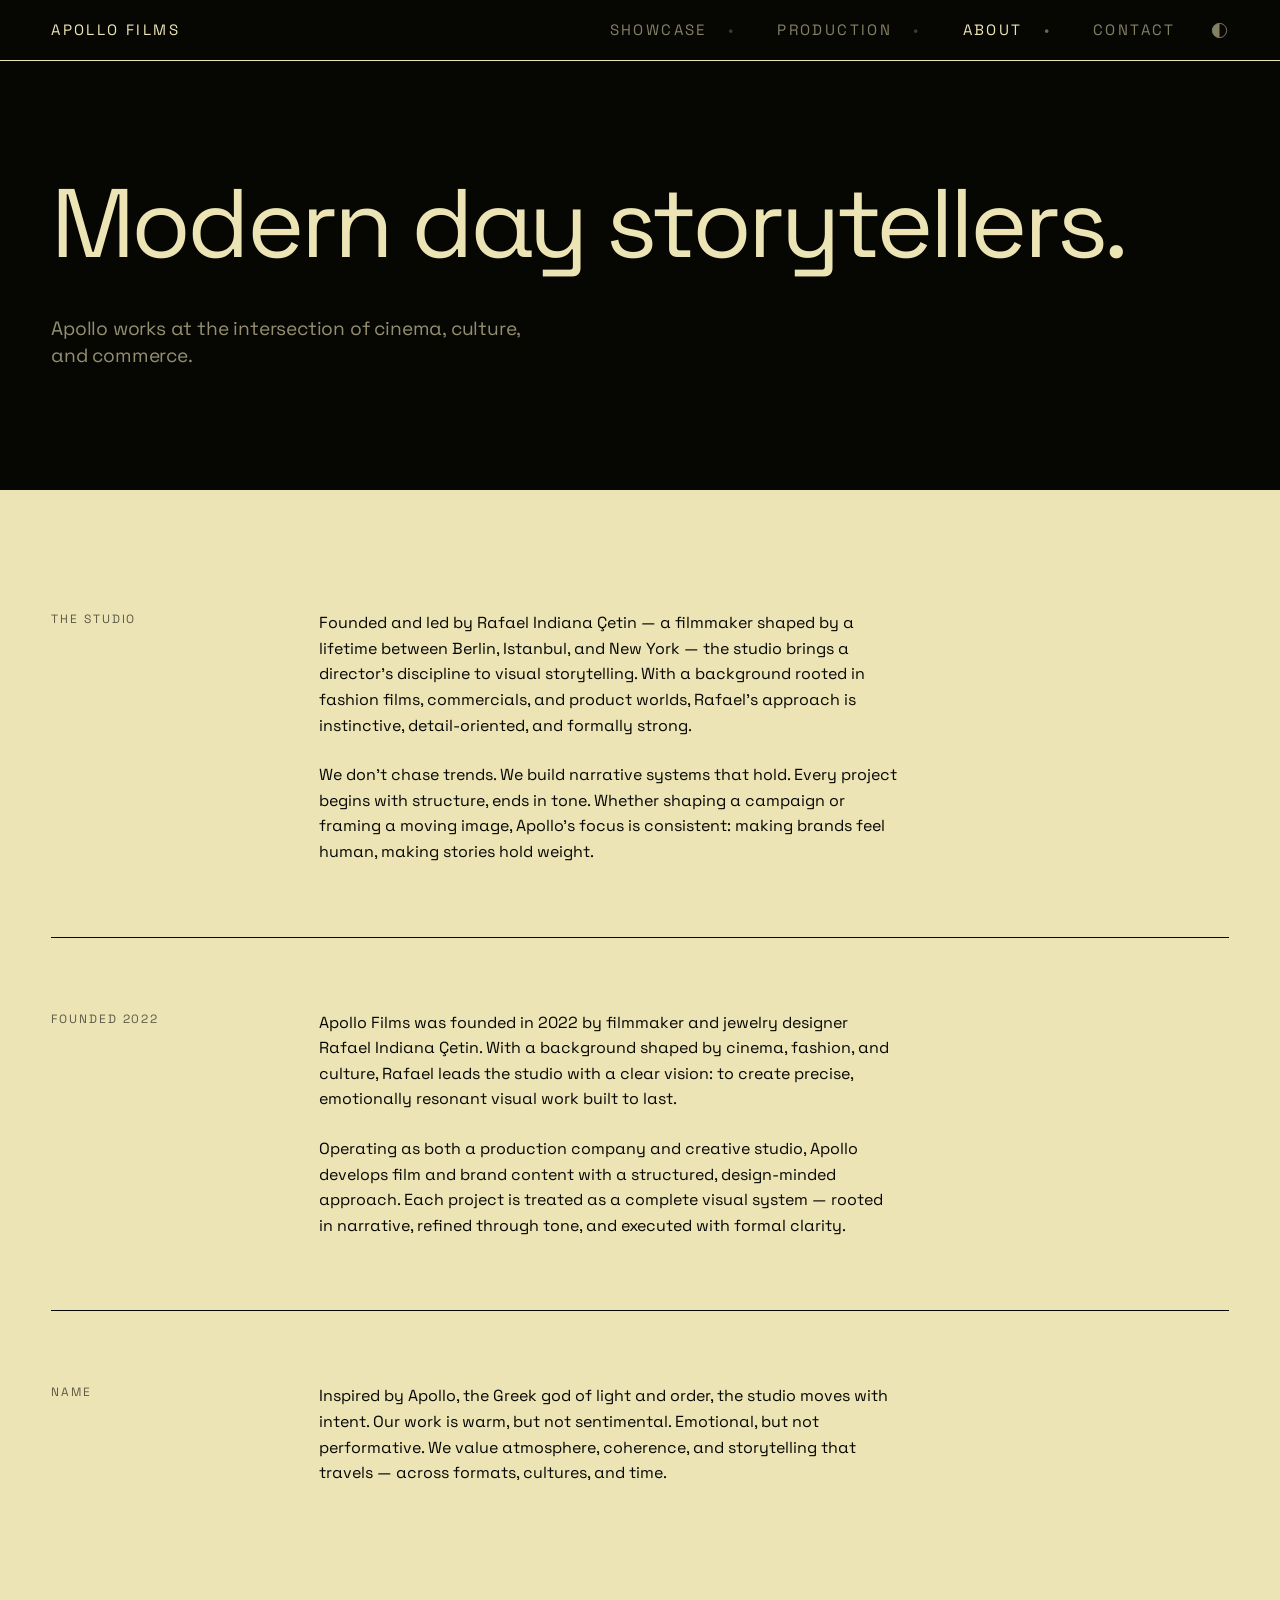
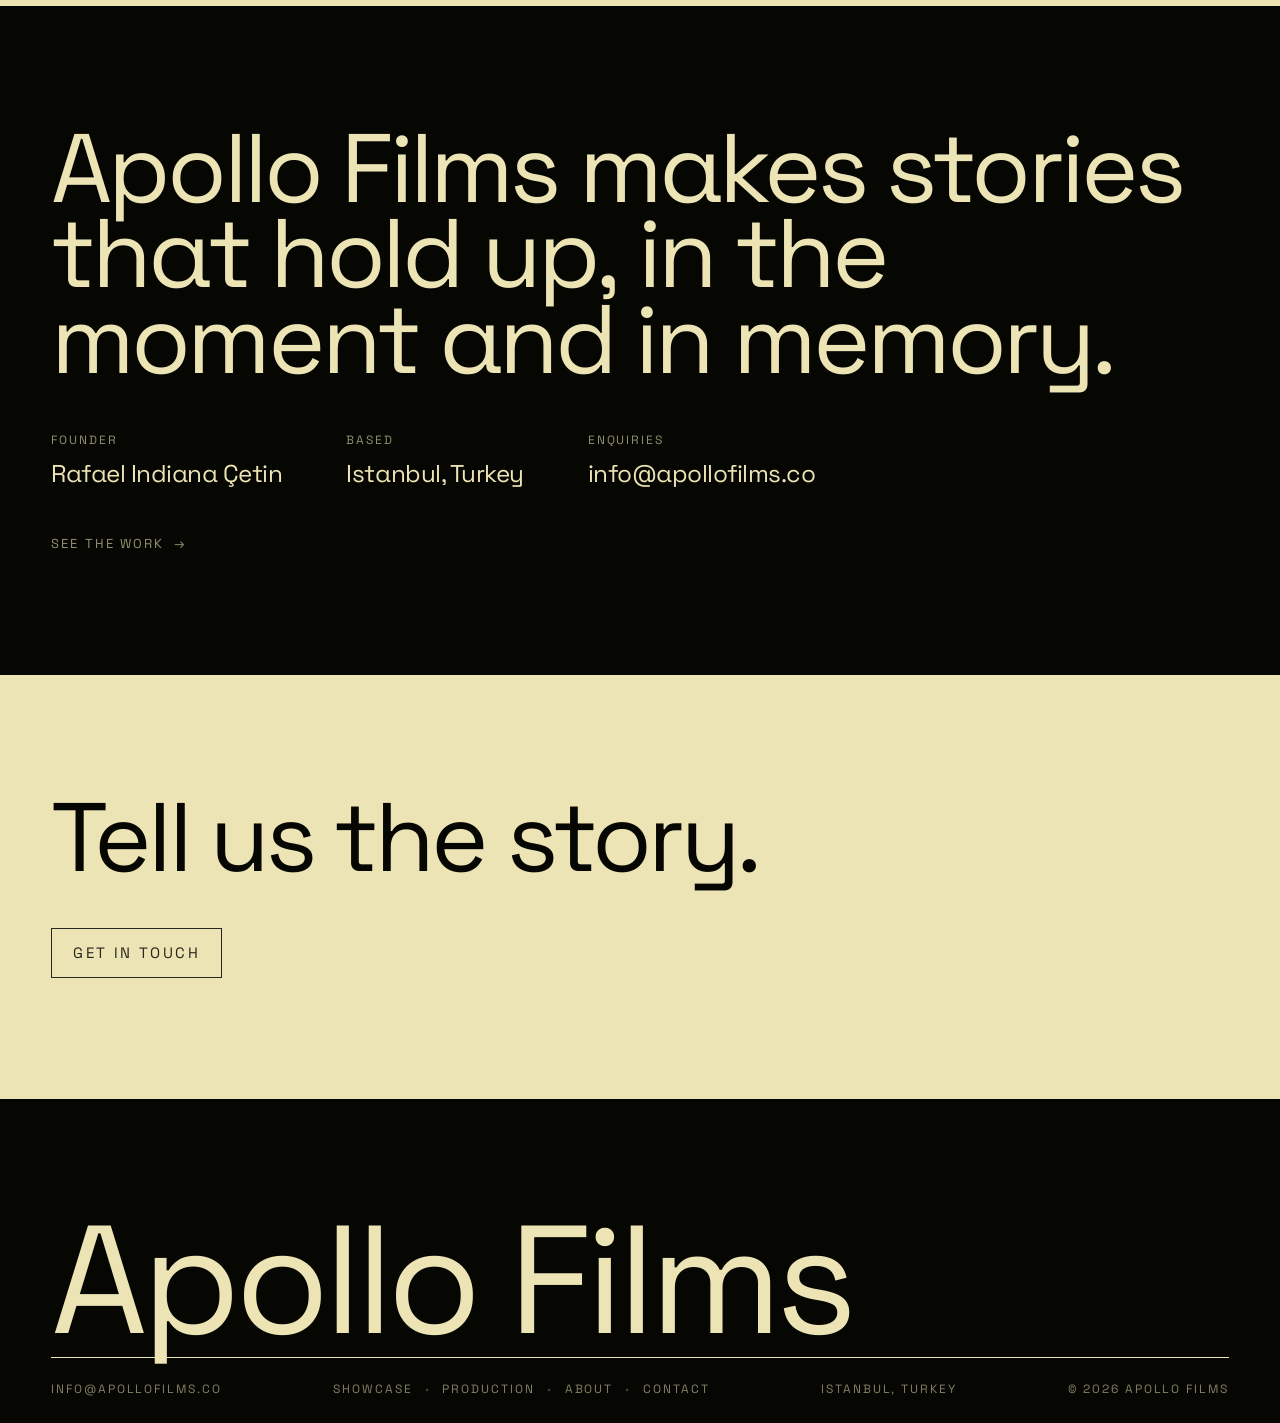
==== commit 2753e3fa: "feat: add light mode dark mode and font size improvements" ====
--- a/about.html
+++ b/about.html
@@ -10,9 +10,14 @@
 <link rel="preconnect" href="https://fonts.gstatic.com" crossorigin>
 <link rel="stylesheet" href="https://fonts.googleapis.com/css2?family=Space+Grotesk:wght@400&display=swap">
 <link rel="stylesheet" href="assets/css/apollo.css">
-<!-- Set before first paint: the entrances in apollo.css only hide their
-     elements under `.js`, so a page without script stays fully readable. -->
-<script>document.documentElement.className += ' js';</script>
+<meta name="theme-color" content="#060603">
+<!-- Set before first paint. The entrances in apollo.css only hide their
+     elements under `.js`, so a page without script stays fully readable —
+     and the mode is restored in the same breath, because read any later it
+     shows as a whole-page flash from the projection room to the contact
+     sheet. Dark is the site's default, so it is the absence of the
+     attribute and only light is ever written. -->
+<script>(function(d){d.className+=' js';try{if(localStorage.getItem('apollo-theme')==='light'){d.setAttribute('data-theme','light');var m=document.querySelector('meta[name=theme-color]');if(m)m.content='#f2f0e6';}}catch(e){}})(document.documentElement);</script>
 </head>
 <body>
 
@@ -20,13 +25,26 @@
 
 <header class="masthead">
   <a class="masthead__brand" href="index.html">Apollo Films</a>
-  <button class="masthead__toggle" type="button" aria-expanded="false" aria-controls="nav">Menu</button>
-  <nav class="masthead__nav" id="nav">
-    <a href="showcase.html">Showcase</a>
-    <a href="production.html">Production</a>
-    <a href="about.html" aria-current="page">About</a>
-    <a href="contact.html">Contact</a>
-  </nav>
+  <div class="masthead__end">
+    <button class="masthead__toggle" type="button" aria-expanded="false" aria-controls="nav">Menu</button>
+    <nav class="masthead__nav" id="nav">
+      <a href="showcase.html">Showcase</a>
+      <a href="production.html">Production</a>
+      <a href="about.html" aria-current="page">About</a>
+      <a href="contact.html">Contact</a>
+    </nav>
+    <!-- Half the disc inked, half left as hairline: the two grounds, shown
+         together. app.js only flips the mode; the half turn is CSS. -->
+    <button class="themeswitch" type="button" data-theme-toggle
+            aria-label="Switch to light mode" title="Switch to light mode">
+      <svg class="themeswitch__i" viewBox="0 0 20 20" aria-hidden="true" focusable="false">
+        <g class="themeswitch__disc">
+          <circle class="themeswitch__ring" cx="10" cy="10" r="7.5"/>
+          <path class="themeswitch__half" d="M10 2.5 A7.5 7.5 0 0 0 10 17.5 Z"/>
+        </g>
+      </svg>
+    </button>
+  </div>
 </header>
 
 <main id="main">
--- a/assets/css/apollo.css
+++ b/assets/css/apollo.css
@@ -6,20 +6,105 @@
    at one weight. Hierarchy comes from scale and tracking only —
    no bold appears anywhere on the site.
 
-   Two grounds alternate down every page: projection black and
-   celluloid cream. A24's rule, kept literally — the rhythm is the
-   cut between them, so a third band colour would only soften it.
-   601's Darkroom Shadow is deliberately absent: in that system it
-   is the haze around a still, never a section you can land on.
+   Two grounds alternate down every page. A24's rule, kept literally —
+   the rhythm is the cut between them, so a third band colour would only
+   soften it. 601's Darkroom Shadow is deliberately absent: in that system
+   it is the haze around a still, never a section you can land on.
    All chroma comes from the footage.
+
+   Two modes, and they are the same room at two hours of the day.
+
+   Dark is the projection room: the floor is black, and celluloid cream is
+   the light coming off the screen. Light is the contact sheet: the floor
+   is bleached paper and the same projection black is the ink on it. 601
+   Inc.'s own site does exactly this — its cream (--col-yellow: #ece4b4)
+   exists only in dark and is dropped for light — and the reason is the
+   first principle of this system rather than a preference. A cream that
+   covered a whole page would make the interface the largest colour on
+   screen, and the footage is supposed to be the only chroma there is.
+
+   So there are three colours across both modes and never more than two
+   at once. Cream is the dark mode's light; paper is the light mode's.
+   Projection black is the one thing both modes share: a ground in dark,
+   an ink in light.
    ============================================================ */
 
 :root {
-  /* 601 Inc. palette — the two grounds and the ink */
-  --cream: #ece4b4;   /* Celluloid Cream — ink, hairlines, borders */
-  --black: #000000;   /* Projection Black — the floor beneath everything */
-
-  --hair: 1px solid var(--cream);
+  /* --- the palette: three colours, never more than two at once --------
+     Each is declared twice: a plain sRGB hex first, then the canonical
+     OKLCH. A browser without oklch() keeps the hex and the site is
+     unchanged; everywhere else the second declaration wins. No build step
+     means no autoprefixer, so the fallback is written by hand. */
+
+  --cream: #ece4b4;
+  --cream: oklch(91.3% 0.063 99.6);   /* Celluloid Cream — the dark mode's light */
+
+  /* Projection Black. Not #000: it carries the cream's own hue at the
+     lowest chroma that survives 8-bit, so nothing here is a colour beside
+     an absence — it is all one light at different strengths. At 12%
+     lightness that resolves to #060603. Contrast against cream is 15.8:1,
+     against 16.3:1 for pure black. The one colour both modes use. */
+  --black: #060603;
+  --black: oklch(12% 0.008 99.6);
+
+  /* Bleached Paper — the light mode's light. Carries the same hue 99.6, at
+     0.014 chroma against the cream's 0.063. That is the whole argument for
+     the value: it has to read as the same light as everything else, and it
+     covers a whole page, so it cannot out-colour the footage the way a
+     page-wide cream would. 17.8:1 against projection black. */
+  --paper: #f2f0e6;
+  --paper: oklch(95.4% 0.014 99.6);
+
+  /* --- mode: dark, the projection room --------------------------------
+     Roles, not colours. `--ground` is the floor a page lands on and
+     `--ink` is every mark made on it; `--ground-alt` is the band that
+     alternates against the floor, carrying `--ink-alt`. Swapping the four
+     is the whole of the light mode, which is why no component below names
+     a colour directly.
+
+     Dark is the default and it is the absence of an attribute, not a value
+     of one: the projection room is the studio's first impression and a
+     visitor arrives in it whether or not their OS prefers light. Light is
+     an explicit choice, and app.js remembers it. */
+  color-scheme: dark;
+
+  --ground: var(--black);
+  --ink: var(--cream);
+  --ground-alt: var(--cream);
+  --ink-alt: var(--black);
+
+  /* Channel copies of the two grounds, for the one place that needs a
+     ground at partial alpha (the phone hero's scrim). rgba() on a channel
+     list works everywhere the site already works; color-mix() does not. */
+  --ground-rgb: 6, 6, 3;
+  --ink-rgb: 236, 228, 180;
+
+  /* --- the opacity ladder ----------------------------------------------
+     Rank is opacity, never colour, so the ladder is the system's entire
+     z-axis. It was calibrated for cream on black, and it does not survive
+     being inverted: light on dark holds its contrast far better than dark
+     on light does, so the same alpha that reads as a resting row in the
+     projection room reads as a smudge on paper. Every rung is a token for
+     that reason, and light mode re-cuts them (see below) rather than
+     inheriting them. */
+  --o-ghost: 0.26;   /* a row demoted by the focus state */
+  --o-idle: 0.34;    /* an inactive phone index entry */
+  --o-quiet: 0.45;   /* bullet separators */
+  --o-rest: 0.5;     /* a resting catalogue row, a filter */
+  --o-nav: 0.55;     /* a nav item, a credit role */
+  --o-dim: 0.62;     /* dimmed metadata, the .dim class */
+  --o-hold: 0.85;    /* a button at rest, an input at rest */
+
+  /* The reel runs under type, so its strength is a contrast decision and
+     it belongs to the mode. See the light block for why these go up. */
+  --reel-hero: 0.38;
+  --reel-cat: 0.45;
+  --reel-phone: 0.66;
+
+  /* currentColor, not a named colour: a hairline is the ink of whatever
+     band it is drawn on, which is what lets one declaration serve both
+     grounds in both modes. */
+  --hair: 1px solid currentColor;
 
   --font: "Space Grotesk", "Helvetica Neue", Helvetica, Arial, sans-serif;
 
@@ -28,7 +113,106 @@
   --gap: 12px;                        /* 601 element gap */
   --header-h: 62px;
 
-  --tight: -0.04em;
+  /* Tracking is a function of size, not a constant. -0.04em is calibrated
+     for the carved sizes it was drawn for; carried down to a 22px credit
+     name it stops reading as carved and starts reading as cramped. Four
+     tiers, applied by the size band a role lands in. */
+  --tight-xl: -0.04em;   /* 100px and up: wordmark, display */
+  --tight-lg: -0.03em;   /* 40 to 100px: section heads, index, row numerals */
+  --tight-md: -0.02em;   /* 22 to 40px: titles, field text, credit names */
+  --tight-sm: -0.01em;   /* 17 to 22px: lede */
+}
+
+/* --- mode: light, the contact sheet -----------------------------------
+   The lights come up and the cream goes out. The floor is paper, the ink
+   is the same projection black, and the alternating band is that black —
+   so the rhythm inverts rather than softening, and no third ground is
+   introduced to carry it.
+
+   Two things are re-cut rather than swapped, and both come from the same
+   fact: dark ink on a light ground loses contrast and apparent weight that
+   light ink on a dark ground keeps.
+
+   1. The ladder moves up. Cream at 0.5 on black is 4.4:1; black at 0.5 on
+      paper is 3.7:1. Each rung below is the alpha that restores the ratio
+      its dark counterpart had, so a resting row rests the same amount in
+      both modes. The top two rungs are deliberately NOT lowered: black on
+      paper at full is 17.8:1 against cream on black's 15.8:1, and that
+      extra hardness is the only compensation available for the weight
+      this type cannot add. 601 answers the same problem by shipping a
+      heavier weight in light mode (`[data-theme=light]{font-weight:500}`).
+      One weight is the rule both source systems share, so the ink carries
+      it here instead.
+
+   2. The reel is composited, not dimmed. Plain opacity is the wrong tool on
+      a light ground and it is worth being exact about why: fading footage
+      toward paper lifts the blacks AND caps the whites, so the frame can
+      never reach the ground it sits on. Measured against the real footage,
+      opacity 0.55 put the darkest pixels at 0.181 and the brightest at
+      0.673 — a picture that tops out a third short of the paper around it,
+      which the eye reads as a grey scrim laid over the film. It is the one
+      thing that made this mode look cheap.
+
+      Multiplying against the paper instead is what ink on paper actually
+      does: a white source leaves the paper alone, so the highlights reach
+      the ground and the veil is simply gone. Nothing grades the footage on
+      the way through — the frame the studio shot is the frame that prints.
+      That leaves alpha as the only thing holding type over a dark frame, so
+      the reel values below are the entire contrast budget of this mode and
+      are the numbers to move if a reel ever reads too heavy.
+
+      The blend is on the stage, not on each video. Two reels cross-fading
+      would otherwise both multiply through the overlap and the cut would
+      dip dark in the middle. Held on the stage they cross-fade normally
+      inside it and the composite multiplies once. */
+[data-theme="light"] {
+  color-scheme: light;
+
+  --ground: var(--paper);
+  --ink: var(--black);
+  --ground-alt: var(--black);
+  --ink-alt: var(--paper);
+
+  --ground-rgb: 242, 240, 230;
+  --ink-rgb: 6, 6, 3;
+
+  --o-ghost: 0.3;
+  --o-idle: 0.38;
+  --o-quiet: 0.5;
+  --o-rest: 0.55;
+  --o-nav: 0.6;
+  --o-dim: 0.66;
+  --o-hold: 0.85;
+
+  --reel-hero: 0.62;
+  --reel-cat: 0.62;
+  --reel-phone: 0.72;
+}
+
+/* The stage is what multiplies, so it gives up its own fill and lets the
+   band behind it be the paper it prints onto. The footage goes through
+   ungraded: the frame the studio shot is the frame that prints. */
+[data-theme="light"] .hero__stage,
+[data-theme="light"] .catalogue__stage {
+  background: transparent;
+  mix-blend-mode: multiply;
+}
+
+/* The grounds dissolve into each other rather than cutting, because a
+   whole-page hard flip is the one moment a visitor would notice the
+   interface instead of the work. Held on the root for the length of the
+   swap only, so nothing else on the site ever carries a colour transition
+   it did not ask for. The `!important` is what makes it reach past the
+   components' own transitions; the class is gone in 460ms.
+   Under prefers-reduced-motion the global rule at the foot of this file
+   takes the duration back out. */
+.theme-shift,
+.theme-shift *,
+.theme-shift *::before,
+.theme-shift *::after {
+  transition: background-color 0.42s cubic-bezier(0.22, 0.61, 0.36, 1),
+              color 0.42s cubic-bezier(0.22, 0.61, 0.36, 1),
+              border-color 0.42s cubic-bezier(0.22, 0.61, 0.36, 1) !important;
 }
 
 * { box-sizing: border-box; border-radius: 0; box-shadow: none; }
@@ -36,17 +220,20 @@
 html {
   -webkit-text-size-adjust: 100%;
   scroll-behavior: smooth;
-  background: var(--black);
+  background: var(--ground);
 }
 
 body {
   margin: 0;
-  background: var(--black);
-  color: var(--cream);
+  background: var(--ground);
+  color: var(--ink);
   font-family: var(--font);
   font-size: 16px;
   line-height: 1.6;
-  letter-spacing: -0.01em;
+  /* Body sits at zero. Negative tracking is a display treatment; carried
+     down to 16px prose it closes the counters and costs legibility, which
+     is the one thing this size exists to provide. */
+  letter-spacing: 0;
   font-weight: 400;
   font-feature-settings: "ss01" on, "cv11" on;
   -webkit-font-smoothing: antialiased;
@@ -60,7 +247,7 @@
 
 a { color: inherit; text-decoration: none; }
 
-::selection { background: var(--cream); color: var(--black); }
+::selection { background: var(--ink); color: var(--ground); }
 
 :focus-visible { outline: 1px solid currentColor; outline-offset: 4px; }
 
@@ -73,15 +260,20 @@
   position: fixed; top: 8px; left: 8px;
   width: auto; height: auto; clip: auto;
   padding: 8px 14px; z-index: 100;
-  background: var(--cream); color: var(--black);
+  background: var(--ink); color: var(--ground);
 }
 
 /* --- type scale ---------------------------------------------- */
 
+/* Every clamp below is tuned so its ceiling lands past 1650px rather than
+   at 1300. The old scale topped out between 1273px and 1364px, which meant
+   an ordinary laptop sat at the system's maximum with no headroom left —
+   the reason the whole site read as shouting at 1280 and 1440. */
+
 .display {
-  font-size: clamp(44px, 11vw, 150px);
+  font-size: clamp(38px, 7.6vw, 128px);
   line-height: 0.88;
-  letter-spacing: var(--tight);
+  letter-spacing: var(--tight-xl);
   margin: 0;
   text-wrap: balance;
 }
@@ -91,7 +283,7 @@
    at 24px would read as fine print, which is worse than two. */
 .display--line {
   white-space: nowrap;
-  font-size: min(8.2vw, 132px);
+  font-size: min(7vw, 112px);
 }
 
 @media (max-width: 560px) {
@@ -100,25 +292,36 @@
 
 /* The branded moment — 601's carved numerals and wordmarks. */
 .wordmark {
-  font-size: clamp(72px, 21vw, 280px);
+  font-size: clamp(64px, 13vw, 200px);
   line-height: 0.82;
-  letter-spacing: var(--tight);
+  letter-spacing: var(--tight-xl);
   margin: 0;
   display: block;
 }
 
 .h2 {
-  font-size: clamp(30px, 4.4vw, 56px);
+  font-size: clamp(28px, 3vw, 46px);
   line-height: 0.95;
-  letter-spacing: var(--tight);
+  letter-spacing: var(--tight-lg);
   margin: 0;
   text-wrap: balance;
 }
 
 .h3 {
-  font-size: clamp(22px, 2.4vw, 32px);
-  line-height: 1;
-  letter-spacing: -0.03em;
+  font-size: clamp(20px, 1.9vw, 26px);
+  line-height: 1.05;
+  letter-spacing: var(--tight-md);
+  margin: 0;
+}
+
+/* The step that was missing. The old scale ran 56px straight down to 16px
+   with nothing in between, so a display had no size to be measured against
+   and read as shouting rather than as large. This is that measure: the
+   size a name, a credit, or a fact value takes. */
+.h4 {
+  font-size: clamp(18px, 1.5vw, 22px);
+  line-height: 1.25;
+  letter-spacing: var(--tight-md);
   margin: 0;
 }
 
@@ -134,15 +337,15 @@
 }
 
 .lede {
-  font-size: clamp(18px, 2vw, 26px);
-  line-height: 1.4;
-  letter-spacing: -0.02em;
-  max-width: 34ch;
+  font-size: clamp(17px, 1.5vw, 21px);
+  line-height: 1.45;
+  letter-spacing: var(--tight-sm);
+  max-width: 40ch;
 }
 
 p { margin: 0; max-width: 58ch; }
 
-.dim, .muted { opacity: 0.62; }
+.dim, .muted { opacity: var(--o-dim); }
 
 /* Secondary text — contact lines, credits, footer links. Below the 42px
    floor 601 sets, kept small so a real catalogue stays navigable. */
@@ -151,8 +354,11 @@
 /* --- bands ---------------------------------------------------- */
 
 .band { padding: var(--band) var(--gutter); }
-.band--dark { background: var(--black); color: var(--cream); }
-.band--cream { background: var(--cream); color: var(--black); }
+.band--dark { background: var(--ground); color: var(--ink); }
+/* Named for what it is in the projection room. In the contact sheet it is
+   the black band on paper — the alternate ground either way, so the class
+   still says the same thing about the rhythm. */
+.band--cream { background: var(--ground-alt); color: var(--ink-alt); }
 .band--tight { padding-top: calc(var(--band) * 0.42); }
 .band--flush { padding-left: 0; padding-right: 0; }
 
@@ -161,8 +367,7 @@
 .stack--xl { gap: 72px; }
 .stack--sm { gap: var(--gap); }
 
-.rule { height: 0; background: none; border: 0; border-top: var(--hair); margin: 0; }
-.band--cream .rule { border-top-color: var(--black); }
+.rule { height: 0; background: none; border: 0; color: inherit; border-top: var(--hair); margin: 0; }
 
 /* --- masthead -------------------------------------------------- */
 
@@ -175,8 +380,8 @@
   justify-content: space-between;
   gap: 24px;
   padding: 18px var(--gutter);
-  background: var(--black);
-  color: var(--cream);
+  background: var(--ground);
+  color: var(--ink);
   border-bottom: var(--hair);
 }
 
@@ -185,6 +390,12 @@
   letter-spacing: 0.16em;
   text-transform: uppercase;
 }
+
+/* Everything that is not the wordmark rides in one end group, so the bar
+   stays a two-part composition however many controls land in it. Left
+   static on purpose: the nav drops out of flow under 780px and measures
+   its absolute position against the masthead, which is the sticky one. */
+.masthead__end { display: flex; align-items: center; gap: 34px; }
 
 .masthead__nav { display: flex; align-items: center; }
 
@@ -194,7 +405,7 @@
   font-size: 15px;
   letter-spacing: 0.16em;
   text-transform: uppercase;
-  opacity: 0.55;
+  opacity: var(--o-nav);
   transition: opacity 0.18s ease;
 }
 .masthead__nav a:hover,
@@ -203,7 +414,7 @@
 .masthead__nav a:not(:last-child)::after {
   content: "•";
   margin-left: 21px;
-  opacity: 0.45;
+  opacity: var(--o-quiet);
 }
 .masthead__nav a:last-child { padding-right: 0; }
 
@@ -214,9 +425,50 @@
   font-size: 15px;
   letter-spacing: 0.16em;
   text-transform: uppercase;
-  opacity: 0.55;
+  opacity: var(--o-nav);
 }
 .masthead__toggle:hover { opacity: 1; }
+
+/* --- the room lights ---------------------------------------------------
+   A disc with one half inked. It is the only mark on the site that carries
+   a fill, and it earns the exception by being the one control whose whole
+   job is to show two grounds at once: the hairline half is the paper, the
+   inked half is the projection black, and which one leads is which room you
+   are standing in. A drawing of a sun was tried first and failed the only
+   test that matters here — at 19px in a corner nobody reads it as a mode.
+
+   The state change is a half turn, on the commit curve the catalogue's
+   hairline uses. Nothing redraws; the disc simply comes round. */
+.themeswitch {
+  all: unset;
+  cursor: pointer;
+  display: flex;
+  align-items: center;
+  padding: 5px;
+  margin: -5px;   /* the tap target grows, the disc stays put */
+  opacity: var(--o-nav);
+  transition: opacity 0.18s ease;
+}
+.themeswitch:hover { opacity: 1; }
+.themeswitch:focus-visible { outline: 1px solid currentColor; outline-offset: 4px; }
+[data-theme="light"] .themeswitch { opacity: 1; }
+
+.themeswitch__i {
+  display: block;
+  width: 19px;
+  height: 19px;
+  overflow: visible;
+}
+
+.themeswitch__disc {
+  transform-origin: 10px 10px;
+  transform: rotate(0deg);
+  transition: transform 0.7s cubic-bezier(0.22, 0.61, 0.36, 1);
+}
+[data-theme="light"] .themeswitch__disc { transform: rotate(180deg); }
+
+.themeswitch__ring { fill: none; stroke: currentColor; stroke-width: 1; }
+.themeswitch__half { fill: currentColor; stroke: none; }
 
 /* --- homepage hero: the reel plays behind the index ------------ */
 
@@ -229,11 +481,11 @@
   gap: 48px;
   padding: var(--gutter);
   overflow: hidden;
-  background: var(--black);
+  background: var(--ground);
   border-bottom: var(--hair);
 }
 
-.hero__stage { position: absolute; inset: 0; background: var(--black); }
+.hero__stage { position: absolute; inset: 0; background: var(--ground); }
 
 .hero__media {
   position: absolute;
@@ -244,9 +496,11 @@
   opacity: 0;
   transition: opacity 0.6s ease;
 }
-/* The reel sits under cream type, so it runs at partial strength — the
-   black beneath it is the only "scrim" the system allows. */
-.hero__media.is-active { opacity: 0.38; }
+/* The reel sits under type, so it runs at partial strength — the ground
+   beneath it is the only "scrim" the system allows. The strength belongs
+   to the mode: held down over black so cream survives it, let up over
+   paper where the ink can take it. */
+.hero__media.is-active { opacity: var(--reel-hero); }
 
 .hero__row {
   position: relative;
@@ -264,10 +518,10 @@
   display: flex;
   align-items: flex-start;
   gap: 12px;
-  font-size: clamp(34px, 6.4vw, 88px);
+  font-size: clamp(30px, 4.6vw, 68px);
   line-height: 0.98;
-  letter-spacing: var(--tight);
-  opacity: 0.45;
+  letter-spacing: var(--tight-lg);
+  opacity: var(--o-quiet);
   transition: opacity 0.18s ease;
 }
 
@@ -281,11 +535,173 @@
 .index li.is-active a,
 .index a:hover { opacity: 1; }
 
+/* The deck is a phone-only box. Everywhere else it is not a box at all, so
+   the hero's flex column holds the same three children it always did. */
+.hero__deck { display: contents; }
+
+/* --- homepage on a phone: the index as a projection ---------------
+   A mouse names a film by being over it. A finger has nothing to be over,
+   so on a phone the hero stops being a list you read down and becomes one
+   screen you scroll *through*: the reel is pinned, and the scroll chooses
+   which film is running.
+
+   The five names come off the wall and sit in the bottom corner at caption
+   size, all five at once, never moving. The frame answers "what am I
+   watching"; the corner answers "where am I among the five". That is the
+   whole of it — the index is a position, not a menu.
+
+   None of this exists until app.js adds .hero--track, and the class is only
+   ever added under this width. A phone without script keeps the ordinary
+   stacked hero, and the desktop hero above is never touched. */
+
+@media (max-width: 780px) {
+  .hero--track {
+    display: block;
+    gap: 0;
+    padding: 0;
+    min-height: 0;
+    /* One screen to look at, plus a screen's travel per film after the
+       first — `--steps` is the film count, set by app.js. */
+    height: calc(100svh - var(--header-h) + (var(--steps, 1) - 1) * 84svh);
+    /* The hero clipped its own overflow to hold the absolute stage. An
+       ancestor that clips is also the scroll container a sticky child
+       measures against, and against a box with no scroll of its own
+       nothing sticks. Nothing overflows here: the stage is in flow. */
+    overflow: visible;
+  }
+
+  .hero--track .hero__stage {
+    position: sticky;
+    inset: auto;
+    top: var(--header-h);
+    height: calc(100svh - var(--header-h));
+  }
+
+  /* Brighter than the desktop reel, which is held down because 88px titles
+     are laid across it. Here the only type over the frame is a 14px index
+     in one corner, so the film can come up to something like full strength. */
+  .hero--track .hero__media.is-active { opacity: var(--reel-phone); }
+
+  .hero--track .hero__deck {
+    position: sticky;
+    top: var(--header-h);
+    /* Pulled back over the stage it follows, so the two pin as one screen
+       and the hero's height is pure scroll track. */
+    margin-top: calc(-100svh + var(--header-h));
+    height: calc(100svh - var(--header-h));
+    display: flex;
+    flex-direction: column;
+    padding: var(--gutter);
+    /* Clear of the home indicator and whatever bar the browser is flying. */
+    padding-bottom: calc(var(--gutter) + env(safe-area-inset-bottom, 0px));
+    /* The deck covers the screen, and the screen is the scroll control. */
+    pointer-events: none;
+  }
+  .hero--track .hero__deck a { pointer-events: auto; }
+
+  /* Black over black — the only scrim this palette allows — so the corner
+     holds whatever the frame does. Unpositioned, so the rows and the index
+     (both `position: relative`) paint over it without a z-index. */
+  .hero--track .hero__deck::before {
+    content: "";
+    position: absolute;
+    inset: 38% 0 0;
+    /* The scrim has to be the ground it sits on, so it is built from the
+       ground's own channels rather than restating a colour of its own —
+       which is also what carries it into light mode without a second
+       gradient. rgba() on a channel list needs no color-mix() support. */
+    background: linear-gradient(
+      to top,
+      rgb(var(--ground-rgb)) 0%,
+      rgb(var(--ground-rgb)) 12%,
+      rgba(var(--ground-rgb), 0.86) 34%,
+      rgba(var(--ground-rgb), 0.44) 64%,
+      transparent 100%
+    );
+  }
+
+  /* Source order is top row, index, meta. On the phone the index goes to
+     the floor and the meta sits just above it. */
+  .hero--track .hero__row--top { order: 1; }
+  .hero--track .hero__row--meta { order: 2; margin-top: auto; }
+  .hero--track .index { order: 3; margin-top: 16px; }
+
+  /* Category over client, with the archive held to the right of the pair. */
+  .hero--track .hero__row--meta {
+    display: grid;
+    grid-template-columns: minmax(0, 1fr) auto;
+    align-items: baseline;
+    gap: 2px 16px;
+  }
+  .hero--track .hero__row--meta > :nth-child(1) { grid-area: 1 / 1; }
+  .hero--track .hero__row--meta > :nth-child(2) { grid-area: 2 / 1; }
+  .hero--track .hero__row--meta > :nth-child(3) { grid-area: 1 / 2; justify-self: end; }
+
+  /* The metadata belongs to the film, so it is replaced rather than
+     swapped: app.js fades the pair out, writes, fades it back. */
+  .hero--track .hero__row--meta > :nth-child(-n+2) { transition: opacity 0.26s ease; }
+  .hero--track .hero__row--meta.is-swapping > :nth-child(-n+2) { opacity: 0; }
+
+  /* Caption scale. The frame is the work; this is the margin note that
+     says where in the work you are. */
+  .hero--track .index a {
+    position: relative;
+    display: block;
+    /* Held to the name. A full-width row would put a link under every
+       thumb-width of frame beside it, and on this page a thumb on the
+       frame means scroll, not open. */
+    width: fit-content;
+    padding: 6px 0 6px 26px;
+    font-size: 14px;
+    line-height: 1.5;
+    letter-spacing: 0.14em;
+    text-transform: uppercase;
+    opacity: var(--o-idle);
+    transition: opacity 0.45s ease;
+  }
+  .hero--track .index li.is-active a { opacity: 1; }
+
+  /* The active mark is a hairline that draws itself in — the same rule the
+     rest of the site is ruled with, at 14px. It sits in a gutter reserved
+     on every row, so the names hold one left edge as the mark travels: a
+     list that shifted sideways would stop being a fixed reference. */
+  .hero--track .index a::before {
+    content: "";
+    position: absolute;
+    left: 0;
+    top: 1.15em;
+    width: 16px;
+    height: 1px;
+    background: currentColor;
+    transform: scaleX(0);
+    transform-origin: left;
+    transition: transform 0.5s cubic-bezier(0.16, 1, 0.3, 1);
+  }
+  .hero--track .index li.is-active a::before { transform: scaleX(1); }
+
+  /* On the wall the numeral hangs off the foot of an 88px title. At caption
+     size it goes back to being a superscript after the name. */
+  .hero--track .index a sup {
+    font-size: 10px;
+    transform: none;
+    margin-left: 9px;
+    opacity: var(--o-dim);
+  }
+}
+
+/* A short phone in the hand — or any phone turned sideways — has to fit the
+   same five rows between the frame and the home indicator. */
+@media (max-width: 780px) and (max-height: 660px) {
+  .hero--track .index a { padding: 4px 0 4px 22px; font-size: 13px; }
+  .hero--track .index a::before { width: 13px; }
+  .hero--track .hero__row--top { display: none; }
+}
+
 /* --- catalogue: the reel as a screening schedule ---------------- */
 
 .catalogue {
   position: relative;
-  background: var(--black);
+  background: var(--ground);
   /* The list below is pulled up by a negative margin equal to the stage's
      height, which cancels the stage out of this box: height = stage + list
      - stage = list. With all 24 rows the list is the taller of the two and
@@ -300,7 +716,7 @@
   top: var(--header-h);
   height: calc(100svh - var(--header-h));
   overflow: hidden;
-  background: var(--black);
+  background: var(--ground);
 }
 
 .catalogue__media {
@@ -312,7 +728,91 @@
   opacity: 0;
   transition: opacity 0.55s ease;
 }
-.catalogue__media.is-active { opacity: 0.45; }
+.catalogue__media.is-active { opacity: var(--reel-cat); }
+
+/* --- catalogue without a pointer: the committed film --------------
+   With no hover the reel changes on its own, when the scroll comes to
+   rest, so the schedule has to say which row it belongs to — otherwise
+   the picture behind the type simply changes for no reason the reader
+   can see. Three signals, all of them already in the page's language:
+   the rows go quieter than the hover state ever takes them, the row
+   that holds the reel keeps its hairline while the others give theirs
+   up, and it alone carries the cue. The film arrives on a slow scale
+   out, so the cut reads as a dissolve rather than a swap. */
+
+.catalogue--focus .catalogue__media {
+  transform: scale(1.06);
+  transition: opacity 0.7s ease, transform 1.4s ease;
+}
+.catalogue--focus .catalogue__media.is-active { transform: scale(1); }
+
+.catalogue--focus .row {
+  opacity: var(--o-ghost);
+  transition: opacity 0.5s ease;
+}
+.catalogue--focus li.is-active > .row { opacity: 1; }
+
+/* A tap leaves :hover and :focus behind on a phone — the row a reader pressed
+   to open a film is still lit when they come back to the list, and it reads as
+   a second active row next to the one that actually holds the reel. Here the
+   committed row is the only bright row there is: pressing something is not
+   choosing it, the scroll settling is. Written past the hover rule further
+   down, which matches on specificity alone and would otherwise win on order. */
+.catalogue--focus .catalogue__list > li:not(.is-active) > .row { opacity: var(--o-ghost); }
+
+/* The hairline is drawn twice: the row's own, dimmed, and a full-strength
+   copy over it that draws itself in when the row takes the reel. */
+.catalogue--focus .catalogue__list > li {
+  position: relative;
+  border-top-color: rgba(var(--ink-rgb), 0.3);
+}
+.catalogue--focus .catalogue__list > li::after {
+  content: "";
+  position: absolute;
+  left: 0;
+  right: 0;
+  top: -1px;
+  border-top: var(--hair);
+  transform: scaleX(0);
+  transform-origin: left;
+  transition: transform 0.6s cubic-bezier(0.22, 0.61, 0.36, 1);
+}
+.catalogue--focus .catalogue__list > li.is-active::after { transform: scaleX(1); }
+
+/* The cue takes no room until the row has the reel: an empty line reserved
+   under all twenty-four titles reads as a gap nobody asked for. The row opens
+   for it instead — the space is the announcement, so it moves on the same
+   commit as the hairline and the film. */
+.row__cue {
+  display: flex;
+  align-items: center;
+  gap: 8px;
+  height: 0;
+  margin-top: 0;
+  overflow: hidden;
+  font-size: 10px;
+  line-height: 1;
+  letter-spacing: 0.2em;
+  text-transform: uppercase;
+  opacity: 0;
+  transition: height 0.45s cubic-bezier(0.22, 0.61, 0.36, 1),
+              margin-top 0.45s cubic-bezier(0.22, 0.61, 0.36, 1),
+              opacity 0.35s ease 0.14s;
+}
+li.is-active .row__cue { height: 11px; margin-top: 13px; opacity: 0.8; }
+
+.row__dot {
+  width: 6px;
+  height: 6px;
+  border-radius: 50%;
+  background: currentColor;
+  animation: cue-pulse 2.6s ease-in-out infinite;
+}
+
+@keyframes cue-pulse {
+  0%, 100% { opacity: 1; }
+  50% { opacity: 0.35; }
+}
 
 /* The list rides over the stage. */
 .catalogue__list {
@@ -340,22 +840,22 @@
   align-items: baseline;
   gap: 0 24px;
   padding: 18px 0 22px;
-  opacity: 0.5;
+  opacity: var(--o-rest);
   transition: opacity 0.2s ease;
 }
 .row:hover, .row:focus-visible, li.is-active > .row { opacity: 1; }
 
 .row__n {
-  font-size: clamp(38px, 7vw, 110px);
+  font-size: clamp(32px, 5.4vw, 84px);
   line-height: 0.8;
-  letter-spacing: var(--tight);
+  letter-spacing: var(--tight-lg);
   font-variant-numeric: tabular-nums;
 }
 
 .row__t {
-  font-size: clamp(24px, 3.4vw, 52px);
+  font-size: clamp(22px, 2.8vw, 42px);
   line-height: 0.95;
-  letter-spacing: var(--tight);
+  letter-spacing: var(--tight-lg);
 }
 
 .row__c, .row__k {
@@ -364,19 +864,6 @@
   text-transform: uppercase;
 }
 .row__k { text-align: right; }
-
-/* Floating numeral — typographic wallpaper in the negative space. */
-.floater {
-  position: absolute;
-  right: var(--gutter);
-  top: 8vh;
-  font-size: clamp(90px, 24vw, 280px);
-  line-height: 0.8;
-  letter-spacing: var(--tight);
-  opacity: 0.12;
-  pointer-events: none;
-  user-select: none;
-}
 
 /* --- filters ---------------------------------------------------- */
 
@@ -395,16 +882,16 @@
   font-size: 13px;
   letter-spacing: 0.16em;
   text-transform: uppercase;
-  opacity: 0.5;
+  opacity: var(--o-rest);
   transition: opacity 0.18s ease;
 }
-.filters button::after { content: "•"; margin-left: 21px; opacity: 0.45; }
+.filters button::after { content: "•"; margin-left: 21px; opacity: var(--o-quiet); }
 .filters button:last-of-type::after { content: none; }
 .filters button:hover,
 .filters button[aria-pressed="true"] { opacity: 1; }
 .filters button:focus-visible { outline: 1px solid currentColor; outline-offset: 4px; }
 
-.filters__count { margin-left: auto; opacity: 0.62; }
+.filters__count { margin-left: auto; opacity: var(--o-dim); }
 
 /* --- section head ------------------------------------------------ */
 
@@ -417,8 +904,6 @@
   padding-bottom: 18px;
   border-bottom: var(--hair);
 }
-.band--cream .sectionhead { border-bottom-color: var(--black); }
-
 .section[hidden] { display: none; }
 
 /* --- editorial two-column ----------------------------------------- */
@@ -452,7 +937,7 @@
   position: relative;
   padding: 24px 0 28px;
   border-top: 1px solid currentColor;
-  opacity: 0.5;
+  opacity: var(--o-rest);
   transition: opacity 0.3s ease;
 }
 .ethos__item:last-child { border-bottom: 1px solid currentColor; }
@@ -462,9 +947,9 @@
 /* The word steps aside, not the row — the hairlines have to stay a grid. */
 .ethos__word {
   display: block;
-  font-size: clamp(28px, 4.6vw, 64px);
+  font-size: clamp(26px, 3.6vw, 52px);
   line-height: 0.92;
-  letter-spacing: var(--tight);
+  letter-spacing: var(--tight-lg);
   transition: transform 0.55s cubic-bezier(0.2, 0.7, 0.2, 1);
 }
 .ethos__item.is-active .ethos__word { transform: translateX(14px); }
@@ -509,8 +994,22 @@
 
 /* Flow mode puts the frame above the words — the photograph leads, the
    list follows it. At this size the sway is halved: the same gesture read
-   across 600px of frame would swing the corners into the gutter. */
+   across 600px of frame would swing the corners into the gutter.
+   On a phone it holds under the masthead while the list scrolls past: the
+   frame is the thing the words are changing, so it has to still be on
+   screen by the time you reach the last of them. Held to a tall, narrow
+   viewport — anywhere wider or shorter the frame is a third of a metre of
+   pinned photograph and the list has nowhere left to scroll. */
 .ethos--flow .ethos__card { order: -1; }
+
+@media (max-width: 780px) and (max-aspect-ratio: 3 / 4) {
+  .ethos--flow .ethos__card {
+    position: sticky;
+    top: calc(var(--header-h) + 12px);
+    /* Under the masthead's own z-index, so the header still crosses over it. */
+    z-index: 1;
+  }
+}
 .ethos--flow .ethos__sway { animation-name: ethos-sway-wide; }
 
 /* Pointer tilt and idle sway are separate elements so they compose
@@ -571,7 +1070,7 @@
   font-size: 13px;
   letter-spacing: 0.16em;
   text-transform: uppercase;
-  opacity: 0.62;
+  opacity: var(--o-dim);
   transition: opacity 0.18s ease;
   width: fit-content;
 }
@@ -596,7 +1095,7 @@
   letter-spacing: 0.16em;
   text-transform: uppercase;
   transition: opacity 0.18s ease;
-  opacity: 0.85;
+  opacity: var(--o-hold);
 }
 .btn:hover { opacity: 1; }
 .btn:focus-visible { outline: 1px solid currentColor; outline-offset: 4px; }
@@ -611,22 +1110,24 @@
   font-size: 12px;
   letter-spacing: 0.16em;
   text-transform: uppercase;
-  opacity: 0.62;
+  opacity: var(--o-dim);
 }
 
 .field input,
 .field textarea {
   font-family: var(--font);
-  font-size: clamp(20px, 2.2vw, 28px);
+  font-size: clamp(19px, 1.8vw, 24px);
   line-height: 1.3;
-  letter-spacing: var(--tight);
+  letter-spacing: var(--tight-md);
   font-weight: 400;
-  color: var(--cream);
+  /* Form controls do not inherit colour on their own, so the ink has to be
+     asked for explicitly — and asked for as the band's ink, not a name. */
+  color: inherit;
   background: transparent;
   border: 0;
   border-bottom: var(--hair);
   padding: 6px 0 10px;
-  opacity: 0.85;
+  opacity: var(--o-hold);
   transition: opacity 0.18s ease;
 }
 .field input:focus,
@@ -634,9 +1135,9 @@
 .field textarea { resize: vertical; min-height: 140px; }
 
 .field--row { flex-direction: row; align-items: center; gap: var(--gap); }
-.field--row input { width: 15px; height: 15px; accent-color: var(--cream); }
-
-.form__note { font-size: 13px; opacity: 0.62; max-width: 46ch; }
+.field--row input { width: 15px; height: 15px; accent-color: currentColor; }
+
+.form__note { font-size: 13px; opacity: var(--o-dim); max-width: 46ch; }
 
 /* --- film detail ------------------------------------------------------ */
 
@@ -644,6 +1145,8 @@
   width: 100%;
   aspect-ratio: 16 / 9;
   object-fit: cover;
+  /* The one place a named colour is still correct in both modes: this is a
+     film playing at full strength, and you do not project onto paper. */
   background: var(--black);
   display: block;
 }
@@ -656,13 +1159,13 @@
   border-top: var(--hair);
 }
 
-.filmnav a { display: flex; flex-direction: column; gap: 8px; max-width: 46%; opacity: 0.55; transition: opacity 0.18s ease; }
+.filmnav a { display: flex; flex-direction: column; gap: 8px; max-width: 46%; opacity: var(--o-nav); transition: opacity 0.18s ease; }
 .filmnav a:hover { opacity: 1; }
 .filmnav a:last-child { text-align: right; align-items: flex-end; }
 .filmnav .t {
-  font-size: clamp(22px, 2.6vw, 36px);
+  font-size: clamp(20px, 2.1vw, 30px);
   line-height: 0.98;
-  letter-spacing: var(--tight);
+  letter-spacing: var(--tight-md);
 }
 
 /* --- footer ------------------------------------------------------------ */
@@ -670,8 +1173,8 @@
 /* One carved wordmark, one hairline, one row of facts. Nothing stacked,
    nothing repeated from the page above it. */
 .sitefooter {
-  background: var(--black);
-  color: var(--cream);
+  background: var(--ground);
+  color: var(--ink);
   padding: var(--band) var(--gutter) 24px;
   border-top: var(--hair);
   display: flex;
@@ -681,9 +1184,9 @@
 
 .sitefooter__mark {
   display: block;
-  font-size: clamp(56px, 15vw, 220px);
+  font-size: clamp(52px, 12vw, 190px);
   line-height: 0.8;
-  letter-spacing: var(--tight);
+  letter-spacing: var(--tight-xl);
   margin: 0 0 -0.06em;
 }
 
@@ -703,13 +1206,13 @@
   font-size: 12px;
   letter-spacing: 0.16em;
   text-transform: uppercase;
-  opacity: 0.55;
+  opacity: var(--o-nav);
   transition: opacity 0.18s ease;
 }
 .sitefooter__nav a:hover { opacity: 1; }
-.sitefooter__nav a:not(:last-child)::after { content: "•"; margin: 0 12px; opacity: 0.45; }
-
-.sitefooter__bar > .label { opacity: 0.55; }
+.sitefooter__nav a:not(:last-child)::after { content: "•"; margin: 0 12px; opacity: var(--o-quiet); }
+
+.sitefooter__bar > .label { opacity: var(--o-nav); }
 .sitefooter__bar a.label:hover { opacity: 1; }
 
 /* --- fact row ------------------------------------------------------------ */
@@ -735,21 +1238,21 @@
   font-size: 12px;
   letter-spacing: 0.16em;
   text-transform: uppercase;
-  opacity: 0.55;
-}
-
-.credits .name { font-size: clamp(18px, 2vw, 26px); letter-spacing: -0.02em; }
+  opacity: var(--o-nav);
+}
+
+.credits .name { font-size: clamp(18px, 1.5vw, 22px); letter-spacing: var(--tight-md); }
 
 /* Names delivered without a role against them. One run of text, bullet-
    separated the way the nav and footer separate their items — a second
    role/name grid here would imply a hierarchy the credit roll doesn't give. */
 .namelist {
-  font-size: clamp(18px, 2vw, 26px);
+  font-size: clamp(18px, 1.5vw, 22px);
   line-height: 1.35;
-  letter-spacing: -0.02em;
+  letter-spacing: var(--tight-md);
   max-width: 46ch;
 }
-.namelist span:not(:last-child)::after { content: " • "; opacity: 0.45; }
+.namelist span:not(:last-child)::after { content: " • "; opacity: var(--o-quiet); }
 
 /* --- entrances ----------------------------------------------------------
    Nothing here changes a colour, a size, or a weight — the page arrives
@@ -767,7 +1270,7 @@
 }
 .js [data-reveal]:not([data-split]).is-in { opacity: 1; transform: none; }
 /* Dimmed metadata reveals to its own strength, not to full ink. */
-.js [data-reveal].dim.is-in, .js [data-reveal].muted.is-in { opacity: 0.62; }
+.js [data-reveal].dim.is-in, .js [data-reveal].muted.is-in { opacity: var(--o-dim); }
 
 /* A hairline is drawn, not faded — it reads as the rule being ruled. */
 .js .rule[data-reveal] {
@@ -827,7 +1330,7 @@
     align-items: flex-start;
     gap: 18px;
     padding: 28px var(--gutter) 34px;
-    background: var(--black);
+    background: var(--ground);
     border-bottom: var(--hair);
   }
   .masthead__nav.is-open { display: flex; }
@@ -835,6 +1338,12 @@
   .masthead__nav a:not(:last-child)::after { content: none; }
   .masthead__toggle { display: block; }
 
+  /* With the nav folded away the bar carries the wordmark, Menu, and both
+     the lamp on one line. The lamp does not fold into the Menu panel: a
+     reader in the wrong room should not have to open a navigation menu to
+     leave it. */
+  .masthead__end { gap: 22px; }
+
   .columns { grid-template-columns: 1fr; gap: 16px; }
 
   .row { grid-template-columns: minmax(52px, 18vw) minmax(0, 1fr); gap: 0 16px; }
@@ -848,8 +1357,6 @@
 
   .filmnav { flex-direction: column; gap: 28px; }
   .filmnav a, .filmnav a:last-child { max-width: 100%; text-align: left; align-items: flex-start; }
-
-  .floater { display: none; }
 }
 
 @media (prefers-reduced-motion: reduce) {
@@ -859,6 +1366,7 @@
   /* A 0.01ms infinite animation still churns frames for no visible gain —
      the looping card motion is switched off outright instead. */
   .ethos__sway, .ethos__shot { animation: none !important; }
+  .row__dot { animation: none !important; }
   .ethos__tilt { transform: none !important; }
 
   /* Entrances have no start state to animate from, so they simply are. */
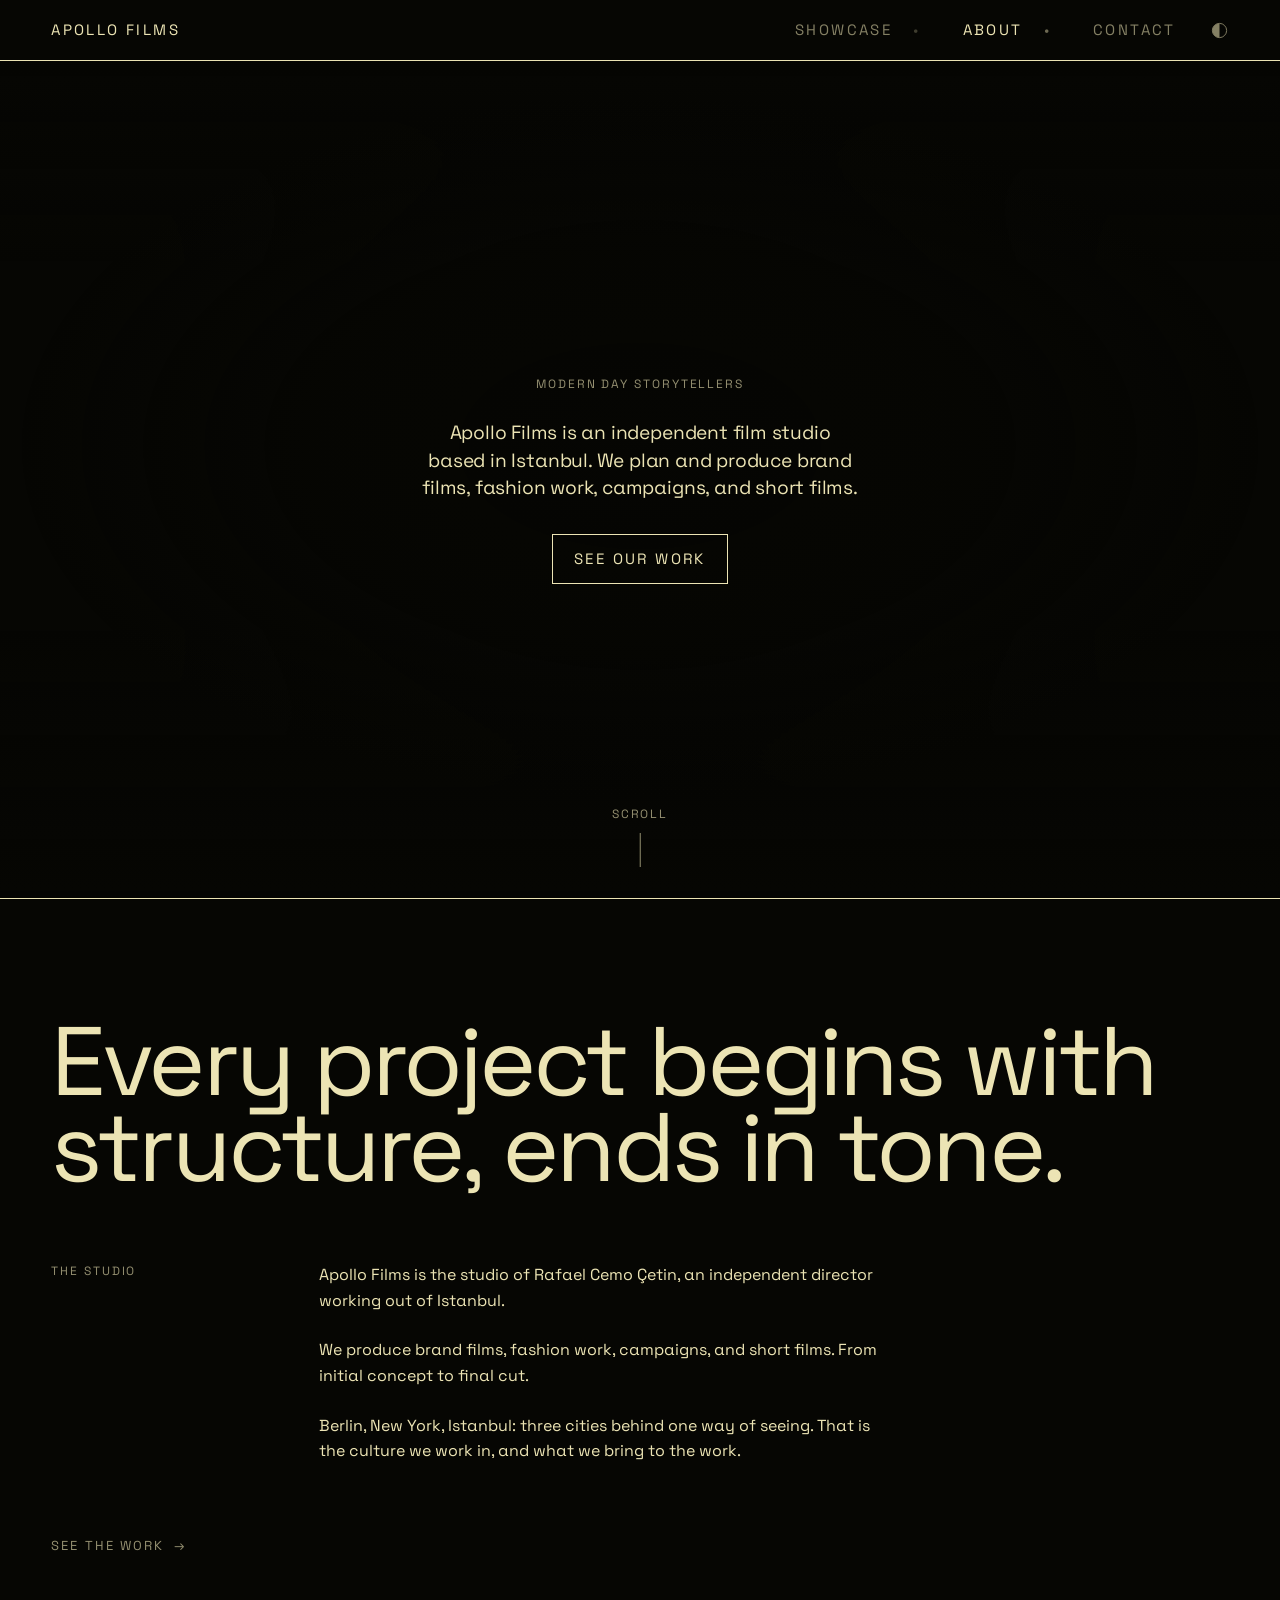
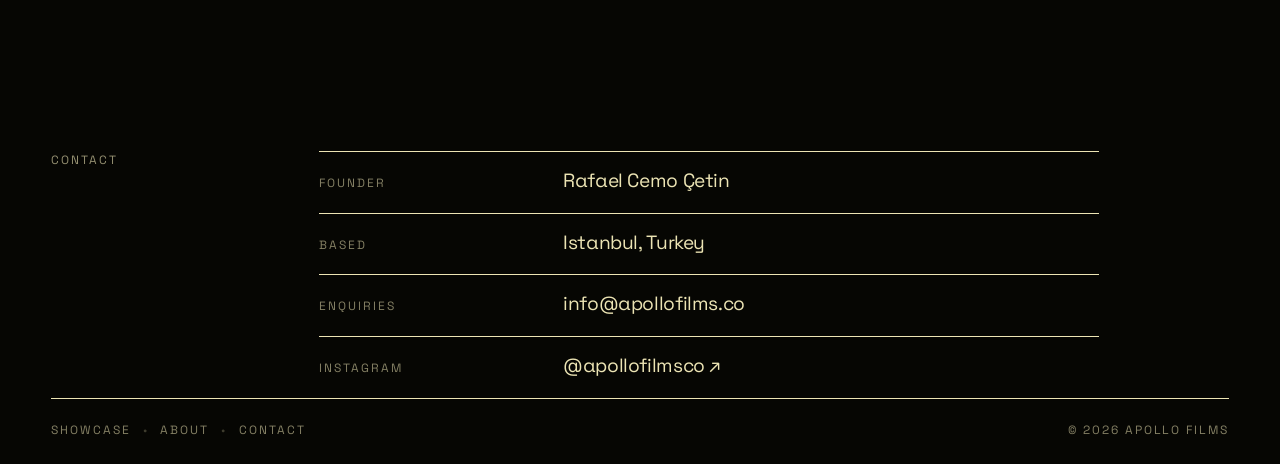
==== commit e693cefc: "feat: remove production and compact about page" ====
--- a/about.html
+++ b/about.html
@@ -4,7 +4,7 @@
 <meta charset="utf-8">
 <meta name="viewport" content="width=device-width,initial-scale=1">
 <title>About — Apollo Films</title>
-<meta name="description" content="Apollo Films is a production company and creative studio founded in 2022 by Rafael Indiana Çetin.">
+<meta name="description" content="Apollo Films is a production company and creative studio founded in 2022 by Rafael Cemo Çetin.">
 <link rel="preconnect" href="https://images.squarespace-cdn.com" crossorigin>
 <link rel="preconnect" href="https://fonts.googleapis.com">
 <link rel="preconnect" href="https://fonts.gstatic.com" crossorigin>
@@ -29,7 +29,6 @@
     <button class="masthead__toggle" type="button" aria-expanded="false" aria-controls="nav">Menu</button>
     <nav class="masthead__nav" id="nav">
       <a href="showcase.html">Showcase</a>
-      <a href="production.html">Production</a>
       <a href="about.html" aria-current="page">About</a>
       <a href="contact.html">Contact</a>
     </nav>
@@ -49,98 +48,81 @@
 
 <main id="main">
 
-  <section class="band band--dark">
-    <div class="stack stack--lg">
-      <h1 class="display" data-split data-reveal>Modern day storytellers.</h1>
-      <p class="lede dim" data-reveal>Apollo works at the intersection of cinema, culture, and commerce.</p>
+  <!-- The page opens on the work. app.js hangs the catalogue on the plane;
+       without script the field stays empty and the copy reads as it always
+       did, on the page's own ground. -->
+  <section class="wall">
+    <div class="wall__field" aria-hidden="true">
+      <div class="wall__drift">
+        <div class="wall__plane" id="wall-plane"></div>
+      </div>
     </div>
+
+    <div class="wall__inner">
+      <p class="label dim" data-reveal>Modern day storytellers</p>
+      <p class="lede" data-reveal="160">Apollo Films is an independent film studio based in Istanbul. We plan and produce brand films, fashion work, campaigns, and short films.</p>
+      <a class="btn" href="showcase.html" data-reveal="240">See our work</a>
+    </div>
+
+    <span class="label dim wall__scroll" aria-hidden="true">Scroll</span>
   </section>
 
-  <section class="band band--cream">
+  <section class="band band--dark">
     <div class="stack stack--xl">
+      <h2 class="display" data-split data-reveal>Every project begins with structure, ends in tone.</h2>
 
       <div class="columns columns--sticky" data-reveal>
         <p class="label dim">The studio</p>
         <div class="prose">
-          <p>Founded and led by Rafael Indiana Çetin — a filmmaker shaped by a lifetime between Berlin,
-            Istanbul, and New York — the studio brings a director's discipline to visual storytelling. With a
-            background rooted in fashion films, commercials, and product worlds, Rafael's approach is
-            instinctive, detail-oriented, and formally strong.</p>
-          <p>We don't chase trends. We build narrative systems that hold. Every project begins with structure,
-            ends in tone. Whether shaping a campaign or framing a moving image, Apollo's focus is consistent:
-            making brands feel human, making stories hold weight.</p>
+          <p>Apollo Films is the studio of Rafael Cemo Çetin, an independent director working
+            out of Istanbul.</p>
+          <p>We produce brand films, fashion work, campaigns, and short films. From initial concept to final cut.</p>
+          <p>Berlin, New York, Istanbul: three cities behind one way of seeing. That is the
+            culture we work in, and what we bring to the work.</p>
         </div>
       </div>
 
-      <hr class="rule" data-reveal>
-
-      <div class="columns columns--sticky" data-reveal>
-        <p class="label dim">Founded 2022</p>
-        <div class="prose">
-          <p>Apollo Films was founded in 2022 by filmmaker and jewelry designer Rafael Indiana Çetin. With a
-            background shaped by cinema, fashion, and culture, Rafael leads the studio with a clear vision: to
-            create precise, emotionally resonant visual work built to last.</p>
-          <p>Operating as both a production company and creative studio, Apollo develops film and brand
-            content with a structured, design-minded approach. Each project is treated as a complete visual
-            system — rooted in narrative, refined through tone, and executed with formal clarity.</p>
-        </div>
-      </div>
-
-      <hr class="rule" data-reveal>
-
-      <div class="columns columns--sticky" data-reveal>
-        <p class="label dim">Name</p>
-        <div class="prose">
-          <p>Inspired by Apollo, the Greek god of light and order, the studio moves with intent. Our work is
-            warm, but not sentimental. Emotional, but not performative. We value atmosphere, coherence, and
-            storytelling that travels — across formats, cultures, and time.</p>
-        </div>
-      </div>
-
-    </div>
-  </section>
-
-  <section class="band band--dark">
-    <div class="stack stack--lg">
-      <h2 class="display" data-split data-reveal>Apollo Films makes stories that hold up, in the moment and in memory.</h2>
-      <div class="factrow">
-        <div data-reveal>
-          <span class="label dim">Founder</span>
-          <span class="h3">Rafael Indiana Çetin</span>
-        </div>
-        <div data-reveal>
-          <span class="label dim">Based</span>
-          <span class="h3">Istanbul, Turkey</span>
-        </div>
-        <div data-reveal>
-          <span class="label dim">Enquiries</span>
-          <a class="h3" href="mailto:info@apollofilms.co">info@apollofilms.co</a>
-        </div>
-      </div>
       <a class="link" href="showcase.html">See the work <span aria-hidden="true">→</span></a>
-    </div>
-  </section>
-
-  <section class="band band--cream">
-    <div class="stack stack--lg">
-      <h2 class="display" data-split data-reveal>Tell us the story.</h2>
-      <a class="btn" href="contact.html">Get in touch</a>
     </div>
   </section>
 
 </main>
 
 <footer class="sitefooter">
-  <a class="sitefooter__mark" href="index.html">Apollo Films</a>
+
+  <!-- The close, not a section: the band above is the same black, so this
+       reads as the page running out rather than a slab bolted under it. The
+       rows carry their own hairlines, which is all the structure it needs —
+       and the bar below drops the address it would otherwise repeat. -->
+  <div class="columns columns--sticky" data-reveal>
+    <p class="label dim">Contact</p>
+    <ul class="credits">
+      <li>
+        <span class="role">Founder</span>
+        <span class="name">Rafael Cemo &Ccedil;etin</span>
+      </li>
+      <li>
+        <span class="role">Based</span>
+        <span class="name">Istanbul, Turkey</span>
+      </li>
+      <li>
+        <span class="role">Enquiries</span>
+        <a class="name" href="mailto:info@apollofilms.co">info@apollofilms.co</a>
+      </li>
+      <li>
+        <span class="role">Instagram</span>
+        <a class="name" href="https://www.instagram.com/apollofilmsco/"
+           target="_blank" rel="noopener">@apollofilmsco <span aria-hidden="true">&#8599;</span></a>
+      </li>
+    </ul>
+  </div>
+
   <div class="sitefooter__bar">
-    <a class="label" href="mailto:info@apollofilms.co">info@apollofilms.co</a>
     <nav class="sitefooter__nav" aria-label="Footer">
       <a href="showcase.html">Showcase</a>
-      <a href="production.html">Production</a>
       <a href="about.html">About</a>
       <a href="contact.html">Contact</a>
     </nav>
-    <span class="label">Istanbul, Turkey</span>
     <span class="label">© <span data-year>2026</span> Apollo Films</span>
   </div>
 </footer>
--- a/assets/css/apollo.css
+++ b/assets/css/apollo.css
@@ -97,7 +97,7 @@
 
   /* The reel runs under type, so its strength is a contrast decision and
      it belongs to the mode. See the light block for why these go up. */
-  --reel-hero: 0.38;
+  --reel-hero: 0.9;
   --reel-cat: 0.45;
   --reel-phone: 0.66;
 
@@ -184,7 +184,7 @@
   --o-dim: 0.66;
   --o-hold: 0.85;
 
-  --reel-hero: 0.62;
+  --reel-hero: 0.9;
   --reel-cat: 0.62;
   --reel-phone: 0.72;
 }
@@ -697,6 +697,201 @@
   .hero--track .hero__row--top { display: none; }
 }
 
+/* --- about: the wall ----------------------------------------------------
+   The about page opens on the work instead of on a sentence about the work.
+   Twenty-four frames hang on one plane rotated away from the reader, each
+   pushed to its own depth, and the copy stands in front of them.
+
+   Depth is opacity and focus, never colour. A frame at the back rides the
+   bottom of the ladder and carries a blur; a frame at the front runs at the
+   reel's own strength and is sharp. It is the site's z-axis — rank as
+   opacity — given one screen where the axis is literal.
+
+   The middle is not cleared, it is covered: a radial of the page's own
+   ground is laid over the field so the type lands on the floor it lands on
+   everywhere else, and the frames keep running underneath it. The scrim is
+   `--ground`, so the contact sheet inverts it for free. */
+
+.wall {
+  position: relative;
+  min-height: calc(100svh - var(--header-h));
+  display: flex;
+  flex-direction: column;
+  align-items: center;
+  justify-content: center;
+  gap: 26px;
+  padding: calc(var(--band) * 0.9) var(--gutter);
+  overflow: hidden;
+  background: var(--ground);
+  border-bottom: var(--hair);
+  /* The light mode's field multiplies, and it has to multiply against this
+     band rather than against whatever the page put behind it. */
+  isolation: isolate;
+}
+
+/* The plane is rotated, so its corners have to start outside the frame or
+   the rotation would drag the page's own ground into view at the edges. */
+.wall__field {
+  position: absolute;
+  inset: -14%;
+  z-index: 0;
+  perspective: 880px;
+  perspective-origin: 50% 44%;
+}
+
+/* Two nested transforms rather than one composed by hand: the drift is a
+   keyframe that never stops, the plane is where the pointer writes. Held
+   apart, neither has to know about the other. */
+.wall__drift {
+  position: absolute;
+  inset: 0;
+  transform-style: preserve-3d;
+  animation: wall-drift 54s ease-in-out infinite alternate;
+}
+
+.wall__plane {
+  position: absolute;
+  inset: 0;
+  transform-style: preserve-3d;
+  transform: rotateX(var(--wall-x, 7deg)) rotateY(var(--wall-y, 12deg)) rotateZ(-2deg);
+  /* Long, so the wall follows the cursor the way a heavy thing follows a
+     hand — it arrives after you do. */
+  transition: transform 1.1s cubic-bezier(0.22, 0.61, 0.36, 1);
+}
+
+@keyframes wall-drift {
+  from { transform: translate3d(-1.6%, 0.9%, 0); }
+  to   { transform: translate3d(1.6%, -0.9%, 0); }
+}
+
+.wall__tile {
+  position: absolute;
+  left: var(--x);
+  top: var(--y);
+  width: var(--w);
+  aspect-ratio: var(--ar);
+  overflow: hidden;
+  transform: translate(-50%, -50%) translateZ(var(--z)) rotate(var(--r));
+  /* A frame whose still has not arrived is still a frame — the faintest
+     rung on the ladder, so the wall never opens a hole. */
+  background: rgba(var(--ink-rgb), 0.05);
+  /* Each frame lights when its own still lands, so the wall assembles the
+     way a contact sheet develops rather than snapping in as a block of
+     empty rectangles. `is-lit` is set by app.js on the image's load. */
+  opacity: 0;
+  transition: opacity 1.1s ease;
+}
+
+.wall__tile img,
+.wall__tile video {
+  width: 100%;
+  height: 100%;
+  object-fit: cover;
+}
+
+/* The reel is laid over its own still, not swapped in for it: the frame is
+   already on the wall, and it fades to moving once it is actually running.
+   A reel that is blocked, metered away or never decoded leaves the still
+   where it is and nothing about the wall changes. */
+.wall__tile video {
+  position: absolute;
+  inset: 0;
+  opacity: 0;
+  transition: opacity 0.9s ease;
+}
+.wall__tile video.is-on { opacity: 1; }
+
+/* The three depths. Blur is what the eye reads as distance faster than size
+   does, and the ladder carries the rest. */
+.wall__tile--far  { filter: blur(3.5px); }
+.wall__tile--mid  { filter: blur(1px); }
+.wall__tile--far.is-lit  { opacity: var(--o-quiet); }
+.wall__tile--mid.is-lit  { opacity: var(--o-hold); }
+.wall__tile--near.is-lit { opacity: var(--reel-hero); }
+
+/* Same argument as the hero stage: footage over paper prints as ink, it is
+   not faded toward the page. The depth ladder above then reads as haze —
+   a far frame is one the paper has taken back — which is what distance
+   does on a contact sheet anyway. */
+[data-theme="light"] .wall__field { mix-blend-mode: multiply; }
+
+.wall::before {
+  content: "";
+  position: absolute;
+  inset: 0;
+  z-index: 1;
+  pointer-events: none;
+  background:
+    radial-gradient(62% 54% at 50% 46%,
+      rgba(var(--ground-rgb), 0.94) 0%,
+      rgba(var(--ground-rgb), 0.74) 44%,
+      rgba(var(--ground-rgb), 0) 78%),
+    linear-gradient(to bottom,
+      rgba(var(--ground-rgb), 0.72) 0%,
+      rgba(var(--ground-rgb), 0) 24%,
+      rgba(var(--ground-rgb), 0) 68%,
+      rgba(var(--ground-rgb), 0.86) 100%);
+}
+
+.wall__inner {
+  position: relative;
+  z-index: 2;
+  display: flex;
+  flex-direction: column;
+  align-items: center;
+  gap: 26px;
+  text-align: center;
+}
+
+/* The one centred column on the site, so the three rules that assume a left
+   edge — the lede's measure, a paragraph's measure, the button's own
+   alignment — are answered here rather than loosened globally. */
+.wall__inner .lede { max-width: 38ch; margin: 0 auto; text-wrap: balance; }
+.wall__inner .btn { align-self: center; margin-top: 6px; }
+
+.wall__title { max-width: 15ch; }
+
+/* Sits at the foot of the screen the way a scroll cue does, and scrolls
+   away with the band — nothing has to be told to hide it. */
+.wall__scroll {
+  position: absolute;
+  left: 50%;
+  bottom: calc(var(--gutter) * 0.6);
+  z-index: 2;
+  transform: translateX(-50%);
+  display: flex;
+  flex-direction: column;
+  align-items: center;
+  gap: 10px;
+}
+
+/* A hairline that falls, once every four seconds. The cue is the motion,
+   not the word. */
+.wall__scroll::after {
+  content: "";
+  width: 1px;
+  height: 34px;
+  background: currentColor;
+  transform-origin: top;
+  animation: wall-cue 3.4s cubic-bezier(0.6, 0, 0.4, 1) infinite;
+}
+
+@keyframes wall-cue {
+  0%, 12%  { transform: scaleY(0); opacity: 0; }
+  36%      { transform: scaleY(1); opacity: 1; }
+  72%      { transform: scaleY(1); opacity: 1; }
+  100%     { transform: scaleY(1) translateY(34px); opacity: 0; }
+}
+
+/* A phone gets a shallower wall: the same field with fewer frames in it
+   (app.js builds twelve), less perspective so the corner tiles don't stretch
+   into shapes, and no reel attached. */
+@media (max-width: 760px) {
+  .wall { gap: 20px; }
+  .wall__field { perspective: 1200px; }
+  .wall__inner { gap: 20px; }
+}
+
 /* --- catalogue: the reel as a screening schedule ---------------- */
 
 .catalogue {
@@ -921,146 +1116,6 @@
 
 .prose { display: flex; flex-direction: column; gap: 24px; max-width: 58ch; }
 
-/* --- ethos reel: the principles, each with its own frame -----------
-   The numerals are gone — the sequence is carried by motion instead.
-   One card serves all six words. With a fine pointer it rides the
-   cursor (`.ethos--follow`); without one it sits in the flow above
-   the list and the list steps through itself (`.ethos--flow`).
-   No shadow, no radius, no fill — the frame is a hairline, as
-   everywhere else. The depth is in the rotation, not in a glow. */
-
-.ethos { position: relative; display: flex; flex-direction: column; gap: 28px; }
-
-.ethos__list { list-style: none; margin: 0; padding: 0; }
-
-.ethos__item {
-  position: relative;
-  padding: 24px 0 28px;
-  border-top: 1px solid currentColor;
-  opacity: var(--o-rest);
-  transition: opacity 0.3s ease;
-}
-.ethos__item:last-child { border-bottom: 1px solid currentColor; }
-.ethos__item.is-active { opacity: 1; }
-.ethos__item:focus-visible { outline: 1px solid currentColor; outline-offset: 6px; }
-
-/* The word steps aside, not the row — the hairlines have to stay a grid. */
-.ethos__word {
-  display: block;
-  font-size: clamp(26px, 3.6vw, 52px);
-  line-height: 0.92;
-  letter-spacing: var(--tight-lg);
-  transition: transform 0.55s cubic-bezier(0.2, 0.7, 0.2, 1);
-}
-.ethos__item.is-active .ethos__word { transform: translateX(14px); }
-
-/* The dwell bar rides the row's own top hairline, so the flow reads as
-   the list advancing rather than as a progress widget bolted on. */
-.ethos__bar {
-  position: absolute;
-  left: 0;
-  top: -1px;
-  height: 1px;
-  width: 100%;
-  background: currentColor;
-  transform: scaleX(0);
-  transform-origin: left;
-  display: none;
-}
-.ethos--flow .ethos__bar { display: block; }
-.ethos--flow .ethos__item.is-active .ethos__bar {
-  transform: scaleX(1);
-  transition: transform var(--dwell, 2800ms) linear;
-}
-
-.ethos__card {
-  width: 100%;
-  aspect-ratio: 3 / 2;
-  perspective: 900px;
-  pointer-events: none;
-}
-
-.ethos--follow .ethos__card {
-  position: fixed;
-  top: 0;
-  left: 0;
-  z-index: 30;
-  width: clamp(240px, 25vw, 400px);
-  opacity: 0;
-  transition: opacity 0.4s ease;
-  will-change: transform;
-}
-.ethos--follow .ethos__card.is-on { opacity: 1; }
-
-/* Flow mode puts the frame above the words — the photograph leads, the
-   list follows it. At this size the sway is halved: the same gesture read
-   across 600px of frame would swing the corners into the gutter.
-   On a phone it holds under the masthead while the list scrolls past: the
-   frame is the thing the words are changing, so it has to still be on
-   screen by the time you reach the last of them. Held to a tall, narrow
-   viewport — anywhere wider or shorter the frame is a third of a metre of
-   pinned photograph and the list has nowhere left to scroll. */
-.ethos--flow .ethos__card { order: -1; }
-
-@media (max-width: 780px) and (max-aspect-ratio: 3 / 4) {
-  .ethos--flow .ethos__card {
-    position: sticky;
-    top: calc(var(--header-h) + 12px);
-    /* Under the masthead's own z-index, so the header still crosses over it. */
-    z-index: 1;
-  }
-}
-.ethos--flow .ethos__sway { animation-name: ethos-sway-wide; }
-
-/* Pointer tilt and idle sway are separate elements so they compose
-   instead of overwriting one another's transform. */
-.ethos__tilt {
-  width: 100%;
-  height: 100%;
-  transform: rotateX(var(--rx, 0deg)) rotateY(var(--ry, 0deg));
-  transform-style: preserve-3d;
-  transition: transform 0.25s ease-out;
-}
-
-.ethos__sway {
-  position: relative;
-  width: 100%;
-  height: 100%;
-  overflow: hidden;
-  border: 1px solid currentColor;
-  animation: ethos-sway 8s ease-in-out infinite;
-}
-
-.ethos__shot {
-  position: absolute;
-  inset: 0;
-  width: 100%;
-  height: 100%;
-  object-fit: cover;
-  opacity: 0;
-  transition: opacity 0.55s ease;
-  animation: ethos-drift 14s ease-in-out infinite alternate;
-}
-.ethos__shot.is-on { opacity: 1; }
-
-/* A still frame, held like a card someone is turning over. */
-@keyframes ethos-sway {
-  0%, 100% { transform: rotateY(-7deg) rotateX(1.6deg); }
-  50%      { transform: rotateY(7deg) rotateX(-1.6deg); }
-}
-
-@keyframes ethos-sway-wide {
-  0%, 100% { transform: rotateY(-3.5deg) rotateX(0.8deg); }
-  50%      { transform: rotateY(3.5deg) rotateX(-0.8deg); }
-}
-
-/* The still itself keeps breathing, so the card never reads as a JPEG
-   pinned to a plane. Oversized so the drift never exposes an edge. */
-@keyframes ethos-drift {
-  from { transform: scale(1.08) translate3d(-1.2%, -0.8%, 0); }
-  to   { transform: scale(1.15) translate3d(1.2%, 0.8%, 0); }
-}
-
 /* --- links & the one button pattern -------------------------------- */
 
 .link {
@@ -1170,25 +1225,30 @@
 
 /* --- footer ------------------------------------------------------------ */
 
-/* One carved wordmark, one hairline, one row of facts. Nothing stacked,
-   nothing repeated from the page above it. */
+/* One hairline and one row of facts. Nothing stacked, nothing repeated from
+   the page above it.
+
+   The footer draws no rule of its own: every page but one cuts to it from a
+   cream band, and that change of ground is the divider — a hairline on top
+   of it is a second line saying the same thing, and with the wordmark gone
+   it left two rules 72px apart with nothing between them. The bar keeps its
+   own hairline, which is the only one the footer needs. On `about`, where
+   the band above is the same black, drawing nothing is the point: the page
+   closes into the footer instead of cutting to it. */
 .sitefooter {
   background: var(--ground);
   color: var(--ink);
-  padding: var(--band) var(--gutter) 24px;
-  border-top: var(--hair);
+  padding: calc(var(--band) * 0.62) var(--gutter) 24px;
   display: flex;
   flex-direction: column;
-  gap: 24px;
-}
-
-.sitefooter__mark {
-  display: block;
-  font-size: clamp(52px, 12vw, 190px);
-  line-height: 0.8;
-  letter-spacing: var(--tight-xl);
-  margin: 0 0 -0.06em;
-}
+  gap: 0;
+}
+
+/* Where the footer carries contact rows above the bar (about), the two are
+   one run rather than two blocks: the bar's own hairline is what closes the
+   list, so the last row must not draw a second rule above it, and the bar
+   keeps the row rhythm instead of standing off on a section gap. */
+.sitefooter .credits li:last-child { border-bottom: 0; }
 
 .sitefooter__bar {
   display: flex;
@@ -1300,6 +1360,7 @@
 /* A row of facts lands left to right, one after the other. */
 .factrow > [data-reveal]:nth-child(2) { transition-delay: 0.09s; }
 .factrow > [data-reveal]:nth-child(3) { transition-delay: 0.18s; }
+.factrow > [data-reveal]:nth-child(4) { transition-delay: 0.27s; }
 
 /* The label column holds while its prose scrolls past — the editorial
    pairing stays legible instead of scrolling off the top. */
@@ -1364,10 +1425,9 @@
   * { transition-duration: 0.01ms !important; animation-duration: 0.01ms !important; }
 
   /* A 0.01ms infinite animation still churns frames for no visible gain —
-     the looping card motion is switched off outright instead. */
-  .ethos__sway, .ethos__shot { animation: none !important; }
+     the looping motion is switched off outright instead. */
   .row__dot { animation: none !important; }
-  .ethos__tilt { transform: none !important; }
+  .wall__drift, .wall__scroll::after { animation: none !important; }
 
   /* Entrances have no start state to animate from, so they simply are. */
   .js [data-reveal]:not([data-split]) { opacity: 1; transform: none; }
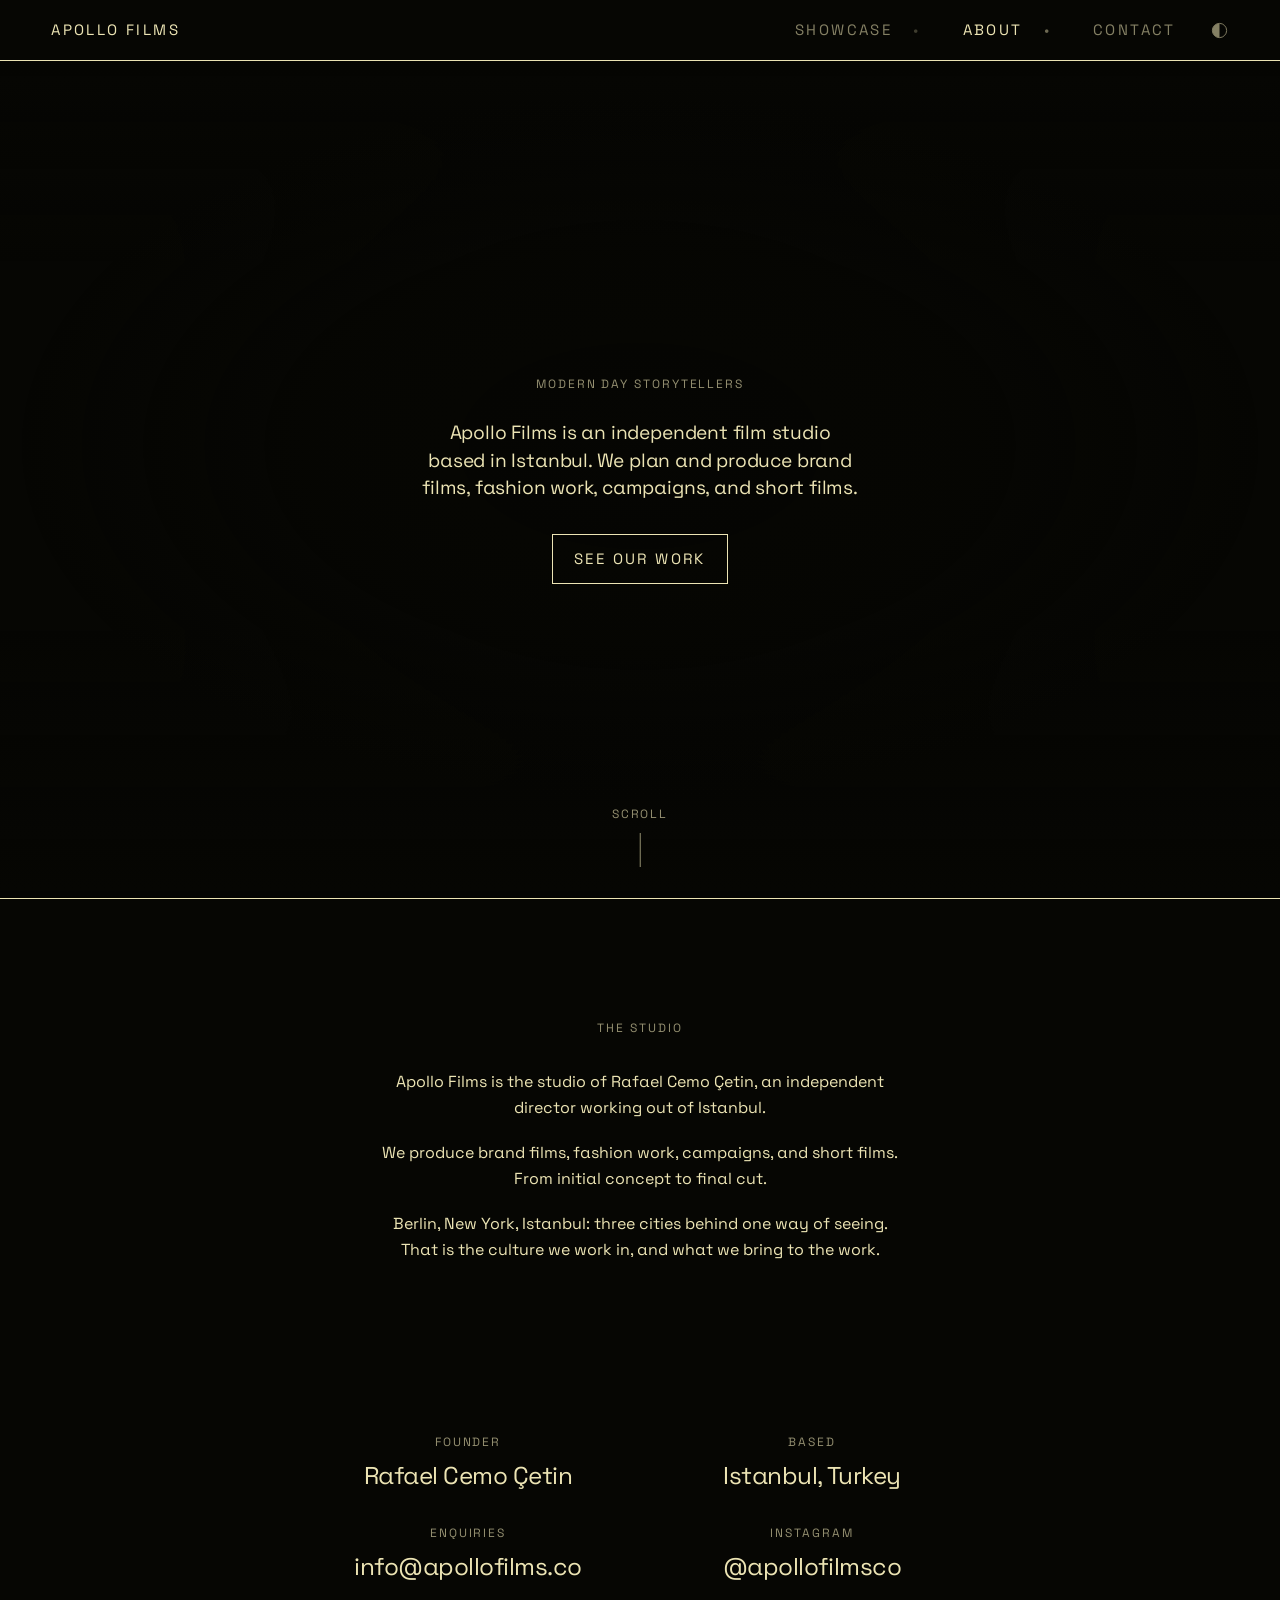
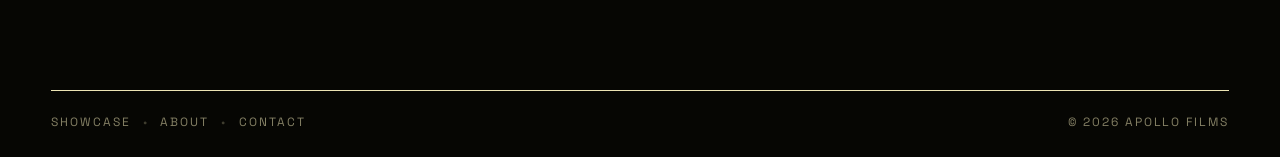
==== commit e2834c42: "feat: implement font size changes and compacting pages" ====
--- a/about.html
+++ b/about.html
@@ -68,55 +68,51 @@
   </section>
 
   <section class="band band--dark">
-    <div class="stack stack--xl">
-      <h2 class="display" data-split data-reveal>Every project begins with structure, ends in tone.</h2>
+    <div class="midblock" data-reveal>
+      <p class="label dim">The studio</p>
+      <div class="prose">
+        <p>Apollo Films is the studio of Rafael Cemo &Ccedil;etin, an independent director working
+          out of Istanbul.</p>
+        <p>We produce brand films, fashion work, campaigns, and short films. From initial concept
+          to final cut.</p>
+        <p>Berlin, New York, Istanbul: three cities behind one way of seeing. That is the
+          culture we work in, and what we bring to the work.</p>
+      </div>
+    </div>
+  </section>
 
-      <div class="columns columns--sticky" data-reveal>
-        <p class="label dim">The studio</p>
-        <div class="prose">
-          <p>Apollo Films is the studio of Rafael Cemo Çetin, an independent director working
-            out of Istanbul.</p>
-          <p>We produce brand films, fashion work, campaigns, and short films. From initial concept to final cut.</p>
-          <p>Berlin, New York, Istanbul: three cities behind one way of seeing. That is the
-            culture we work in, and what we bring to the work.</p>
-        </div>
-      </div>
-
-      <a class="link" href="showcase.html">See the work <span aria-hidden="true">→</span></a>
+  <!-- The close. It sits in `main` rather than in the footer because it is a
+       section of the page and not its fine print. The band above it is the
+       same black and the footer under it draws no rule, so the page runs out
+       rather than cutting: the four facts are the last thing on it, carried
+       by nothing but their own labels. -->
+  <section class="band band--dark band--tight band--close">
+    <div class="midblock" data-reveal>
+      <ul class="factgrid">
+        <li>
+          <span class="label dim">Founder</span>
+          <span class="h3">Rafael Cemo &Ccedil;etin</span>
+        </li>
+        <li>
+          <span class="label dim">Based</span>
+          <span class="h3">Istanbul, Turkey</span>
+        </li>
+        <li>
+          <span class="label dim">Enquiries</span>
+          <a class="h3" href="mailto:info@apollofilms.co">info@apollofilms.co</a>
+        </li>
+        <li>
+          <span class="label dim">Instagram</span>
+          <a class="h3" href="https://www.instagram.com/apollofilmsco/"
+             target="_blank" rel="noopener">@apollofilmsco</a>
+        </li>
+      </ul>
     </div>
   </section>
 
 </main>
 
 <footer class="sitefooter">
-
-  <!-- The close, not a section: the band above is the same black, so this
-       reads as the page running out rather than a slab bolted under it. The
-       rows carry their own hairlines, which is all the structure it needs —
-       and the bar below drops the address it would otherwise repeat. -->
-  <div class="columns columns--sticky" data-reveal>
-    <p class="label dim">Contact</p>
-    <ul class="credits">
-      <li>
-        <span class="role">Founder</span>
-        <span class="name">Rafael Cemo &Ccedil;etin</span>
-      </li>
-      <li>
-        <span class="role">Based</span>
-        <span class="name">Istanbul, Turkey</span>
-      </li>
-      <li>
-        <span class="role">Enquiries</span>
-        <a class="name" href="mailto:info@apollofilms.co">info@apollofilms.co</a>
-      </li>
-      <li>
-        <span class="role">Instagram</span>
-        <a class="name" href="https://www.instagram.com/apollofilmsco/"
-           target="_blank" rel="noopener">@apollofilmsco <span aria-hidden="true">&#8599;</span></a>
-      </li>
-    </ul>
-  </div>
-
   <div class="sitefooter__bar">
     <nav class="sitefooter__nav" aria-label="Footer">
       <a href="showcase.html">Showcase</a>
--- a/assets/css/apollo.css
+++ b/assets/css/apollo.css
@@ -271,24 +271,19 @@
    the reason the whole site read as shouting at 1280 and 1440. */
 
 .display {
-  font-size: clamp(38px, 7.6vw, 128px);
+  font-size: clamp(34px, 5.8vw, 92px);
   line-height: 0.88;
   letter-spacing: var(--tight-xl);
   margin: 0;
   text-wrap: balance;
 }
 
-/* A display line that must hold on one line, so it sizes off the viewport
-   rather than a fixed clamp. Below 560px it gives up and wraps — one line
-   at 24px would read as fine print, which is worse than two. */
-.display--line {
-  white-space: nowrap;
-  font-size: min(7vw, 112px);
-}
-
-@media (max-width: 560px) {
-  .display--line { white-space: normal; font-size: clamp(32px, 11vw, 60px); }
-}
+/* One exception, and it is a role rather than a page: the film title is the
+   branded moment of the page it names — one film, set at the size the film
+   is worth — so it keeps the scale the section heads have stepped down from.
+   `data-title` is the hook app.js already writes the title through, so the
+   rule names the thing rather than the file it happens to live in. */
+.display[data-title] { font-size: clamp(38px, 7.6vw, 128px); }
 
 /* The branded moment — 601's carved numerals and wordmarks. */
 .wordmark {
@@ -360,6 +355,13 @@
    still says the same thing about the rhythm. */
 .band--cream { background: var(--ground-alt); color: var(--ink-alt); }
 .band--tight { padding-top: calc(var(--band) * 0.42); }
+
+/* A dark band that runs straight into the footer pays for the closing gap
+   once. Everywhere else the band above the footer is cream, so that gap is
+   half cream and half black and reads as the last cut; on one black run it
+   is a single hole under the last line, and the page has to taper to its
+   end rather than fall out of one. */
+.band--close { padding-bottom: calc(var(--band) * 0.3); }
 .band--flush { padding-left: 0; padding-right: 0; }
 
 .stack { display: flex; flex-direction: column; gap: 24px; }
@@ -482,7 +484,6 @@
   padding: var(--gutter);
   overflow: hidden;
   background: var(--ground);
-  border-bottom: var(--hair);
 }
 
 .hero__stage { position: absolute; inset: 0; background: var(--ground); }
@@ -849,8 +850,6 @@
 .wall__inner .lede { max-width: 38ch; margin: 0 auto; text-wrap: balance; }
 .wall__inner .btn { align-self: center; margin-top: 6px; }
 
-.wall__title { max-width: 15ch; }
-
 /* Sits at the foot of the screen the way a scroll cue does, and scrolls
    away with the band — nothing has to be told to hide it. */
 .wall__scroll {
@@ -1115,6 +1114,49 @@
 .columns[hidden] { display: none; }
 
 .prose { display: flex; flex-direction: column; gap: 24px; max-width: 58ch; }
+
+/* --- the centred block: about only ---------------------------------------
+   `about` opens on `.wall__inner`, the one centred column on the site, and
+   with the display line gone the blocks under it read as a continuation of
+   that axis rather than a return to the left edge. So the exception is the
+   page, not the component: nowhere else centres, and nothing here leaks out
+   of `.midblock`. The measure comes in to 52ch because a centred line is
+   read from a moving left edge and a long one loses it. */
+
+.midblock {
+  display: flex;
+  flex-direction: column;
+  align-items: center;
+  gap: 20px;
+  text-align: center;
+}
+
+/* One gap for everything is what makes a centred stack float, so the label
+   and the prose it introduces stay tighter than the gap around them. The
+   fact grid takes no extra break of its own — `.factgrid` sets `margin: 0`
+   and nothing overrides it. */
+.midblock .prose { max-width: 52ch; gap: 20px; text-wrap: pretty; margin-top: 12px; }
+
+/* Four facts, and the row count is the viewport's decision rather than a
+   breakpoint's: two up at the block's full measure, one up once a column
+   can no longer hold a value on one line. */
+.factgrid {
+  list-style: none;
+  margin: 0;
+  padding: 0;
+  width: 100%;
+  max-width: 640px;
+  display: grid;
+  grid-template-columns: repeat(auto-fit, minmax(min(100%, 240px), 1fr));
+  gap: 36px 48px;
+}
+
+.factgrid li {
+  display: flex;
+  flex-direction: column;
+  align-items: center;
+  gap: var(--gap);
+}
 
 /* --- links & the one button pattern -------------------------------- */
 
@@ -1244,12 +1286,6 @@
   gap: 0;
 }
 
-/* Where the footer carries contact rows above the bar (about), the two are
-   one run rather than two blocks: the bar's own hairline is what closes the
-   list, so the last row must not draw a second rule above it, and the bar
-   keeps the row rhythm instead of standing off on a section gap. */
-.sitefooter .credits li:last-child { border-bottom: 0; }
-
 .sitefooter__bar {
   display: flex;
   justify-content: space-between;
@@ -1274,11 +1310,6 @@
 
 .sitefooter__bar > .label { opacity: var(--o-nav); }
 .sitefooter__bar a.label:hover { opacity: 1; }
-
-/* --- fact row ------------------------------------------------------------ */
-
-.factrow { display: flex; gap: 24px 64px; flex-wrap: wrap; }
-.factrow > div { display: flex; flex-direction: column; gap: var(--gap); }
 
 /* --- credits ------------------------------------------------------------ */
 
@@ -1356,11 +1387,6 @@
   transition: transform 0.95s cubic-bezier(0.16, 1, 0.3, 1);
 }
 .is-in .split__w { transform: none; }
-
-/* A row of facts lands left to right, one after the other. */
-.factrow > [data-reveal]:nth-child(2) { transition-delay: 0.09s; }
-.factrow > [data-reveal]:nth-child(3) { transition-delay: 0.18s; }
-.factrow > [data-reveal]:nth-child(4) { transition-delay: 0.27s; }
 
 /* The label column holds while its prose scrolls past — the editorial
    pairing stays legible instead of scrolling off the top. */
@@ -1418,6 +1444,17 @@
 
   .filmnav { flex-direction: column; gap: 28px; }
   .filmnav a, .filmnav a:last-child { max-width: 100%; text-align: left; align-items: flex-start; }
+
+  /* The filters are a bullet-separated run on a desktop, the same pattern the
+     nav uses. On a phone that run wraps into ragged half-lines, so it becomes
+     a column instead — and the bullets go with it: a separator at the end of
+     a stacked line separates nothing. The count leaves the right edge for the
+     same reason the nav does, so the whole group holds one left edge, and the
+     rows take vertical padding because a 13px label is not a thumb target. */
+  .filters { flex-direction: column; align-items: flex-start; }
+  .filters button { padding: 6px 0; }
+  .filters button::after { content: none; }
+  .filters__count { margin-left: 0; margin-top: 12px; }
 }
 
 @media (prefers-reduced-motion: reduce) {
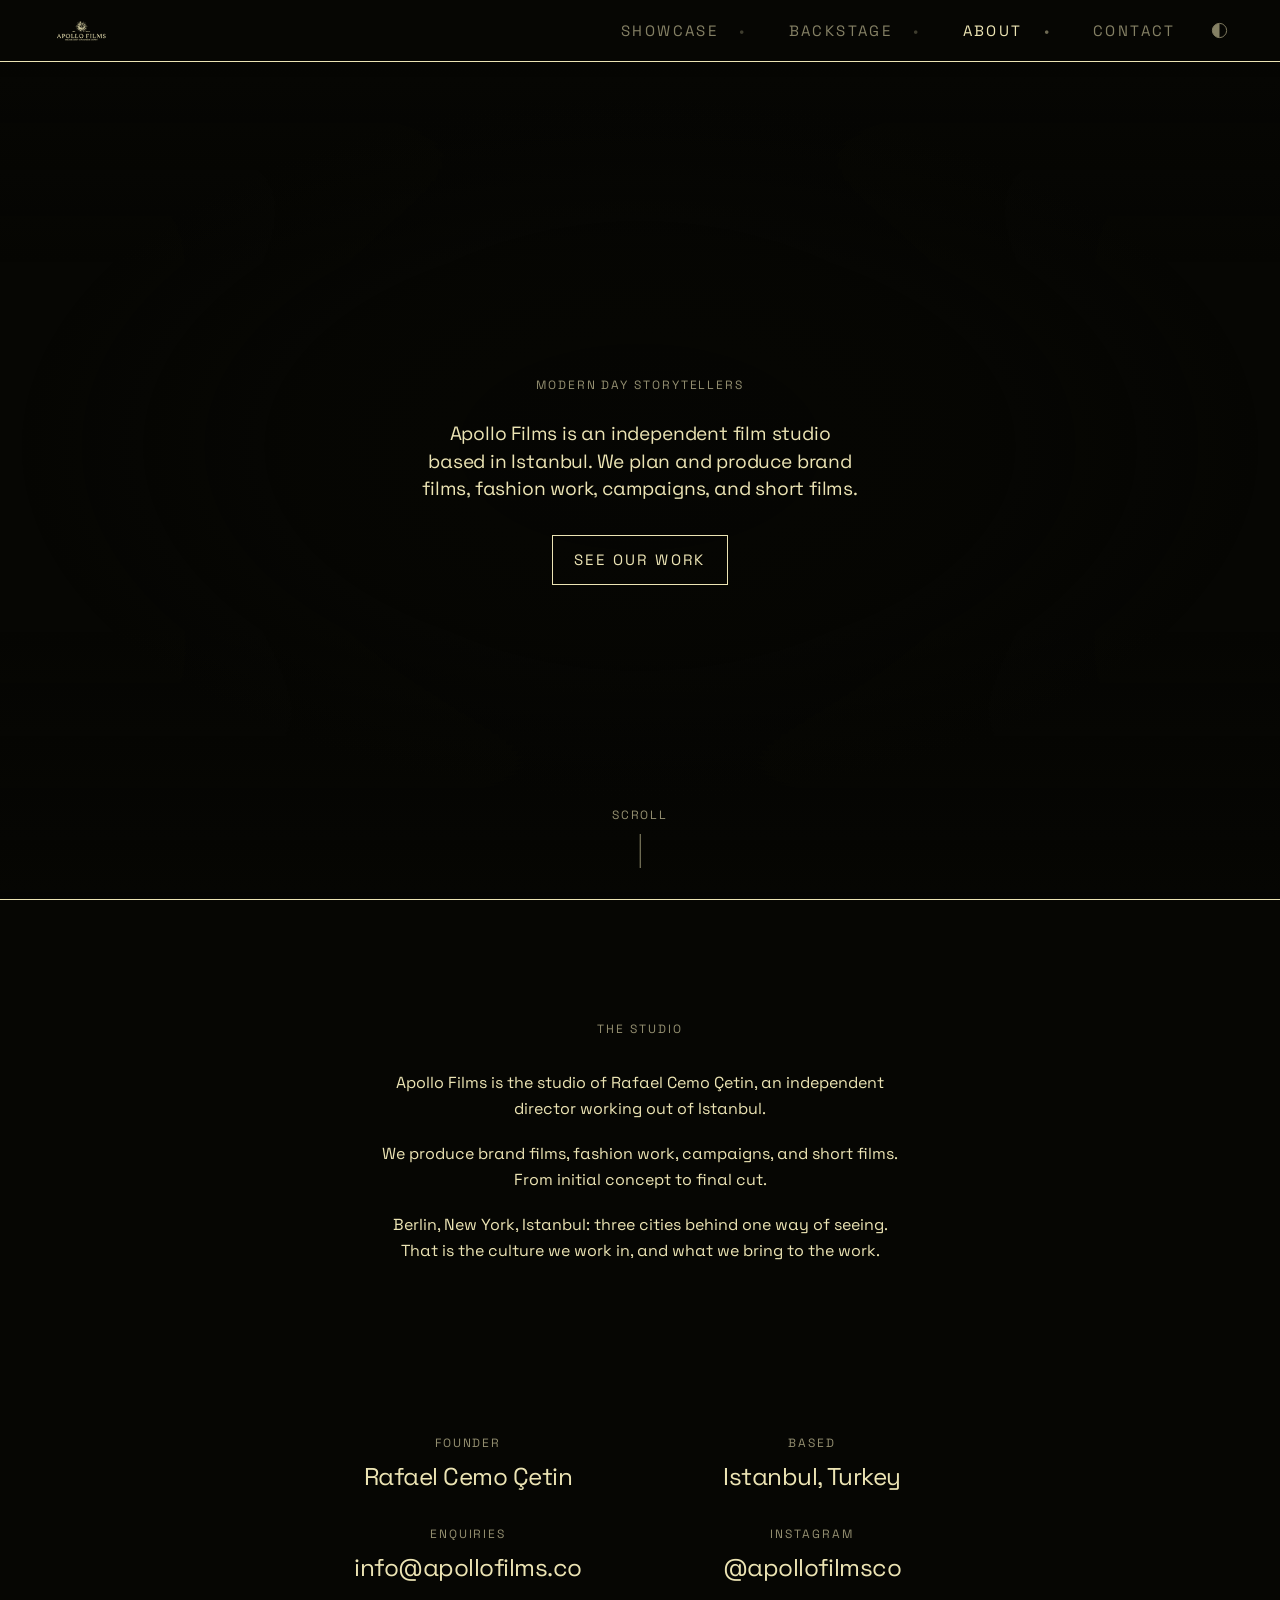
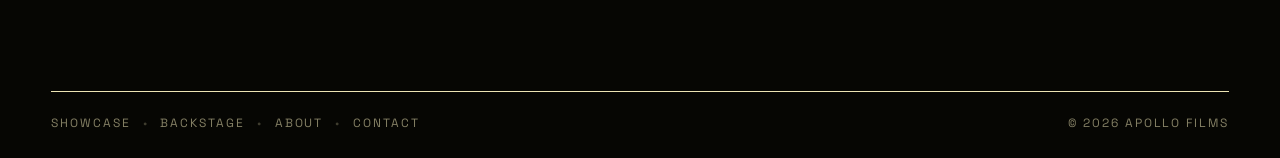
==== commit 81d00966: "feat: implement bts archive" ====
--- a/about.html
+++ b/about.html
@@ -24,11 +24,12 @@
 <a class="sr-only" href="#main">Skip to content</a>
 
 <header class="masthead">
-  <a class="masthead__brand" href="index.html">Apollo Films</a>
+  <a class="masthead__brand" href="index.html"><span class="sr-only">Apollo Films</span></a>
   <div class="masthead__end">
     <button class="masthead__toggle" type="button" aria-expanded="false" aria-controls="nav">Menu</button>
     <nav class="masthead__nav" id="nav">
       <a href="showcase.html">Showcase</a>
+      <a href="backstage.html">Backstage</a>
       <a href="about.html" aria-current="page">About</a>
       <a href="contact.html">Contact</a>
     </nav>
@@ -116,6 +117,7 @@
   <div class="sitefooter__bar">
     <nav class="sitefooter__nav" aria-label="Footer">
       <a href="showcase.html">Showcase</a>
+      <a href="backstage.html">Backstage</a>
       <a href="about.html">About</a>
       <a href="contact.html">Contact</a>
     </nav>
--- a/assets/css/apollo.css
+++ b/assets/css/apollo.css
@@ -381,16 +381,62 @@
   align-items: center;
   justify-content: space-between;
   gap: 24px;
-  padding: 18px var(--gutter);
+  /* The bar IS --header-h rather than merely aiming at it. The homepage hero
+     is `100svh - var(--header-h)` and is the entire page, so any drift between
+     the token and the rendered bar puts a scrollbar on a screen built to have
+     none — which is what the brand mark landing in here exposed. Pinning the
+     height makes the token the authority and the contents centre inside it. */
+  height: var(--header-h);
+  box-sizing: border-box;
+  padding: 0 var(--gutter);
   background: var(--ground);
   color: var(--ink);
   border-bottom: var(--hair);
 }
 
+/* The wordmark is the supplied logo, drawn as a mask rather than placed as
+   an image. The file is white on transparent, which would vanish against
+   the contact sheet's paper; as a mask it is a shape, and `currentColor`
+   fills it with whatever ink the mode is using. One asset, both grounds,
+   and the system's "nothing names a colour" rule stays intact.
+
+   The brand name itself stays in the markup as .sr-only text, so a screen
+   reader and a crawler still meet the words rather than an empty link. */
 .masthead__brand {
-  font-size: 15px;
-  letter-spacing: 0.16em;
-  text-transform: uppercase;
+  display: block;
+  /* The supplied mark is a stacked lockup at 1400x600, so the box is cut to
+     that 2.33 ratio: `contain` fits by the tighter edge, and a box wider than
+     the ratio would leave the rest of the link as dead area.
+
+     26px is not a taste call, it is the arithmetic: the bar carries 18px of
+     padding top and bottom, and --header-h is 62px, so 26 is the tallest mark
+     that keeps the bar at the height the token promises. The homepage hero is
+     `100svh - var(--header-h)` and is the whole page, so a bar even 5px taller
+     than its token puts a scrollbar on a screen that is meant to have none.
+     A single-line version of the logo would read far better at this height —
+     a stacked lockup has to fit two rows into 26px. */
+  width: 61px;
+  height: 26px;
+  background: currentColor;
+  -webkit-mask: url(../Apollo+Beyaz+Logo.webp) no-repeat left center;
+  mask: url(../Apollo+Beyaz+Logo.webp) no-repeat left center;
+  -webkit-mask-size: contain;
+  mask-size: contain;
+}
+
+/* No mask support: fall back to the wordmark the site shipped with, by
+   un-hiding the text that is otherwise only there for assistive tech. */
+@supports not ((-webkit-mask: url('')) or (mask: url(''))) {
+  .masthead__brand {
+    width: auto; height: auto; background: none;
+    font-size: 15px;
+    letter-spacing: 0.16em;
+    text-transform: uppercase;
+  }
+  .masthead__brand .sr-only {
+    position: static; width: auto; height: auto;
+    margin: 0; overflow: visible; clip: auto;
+  }
 }
 
 /* Everything that is not the wordmark rides in one end group, so the bar
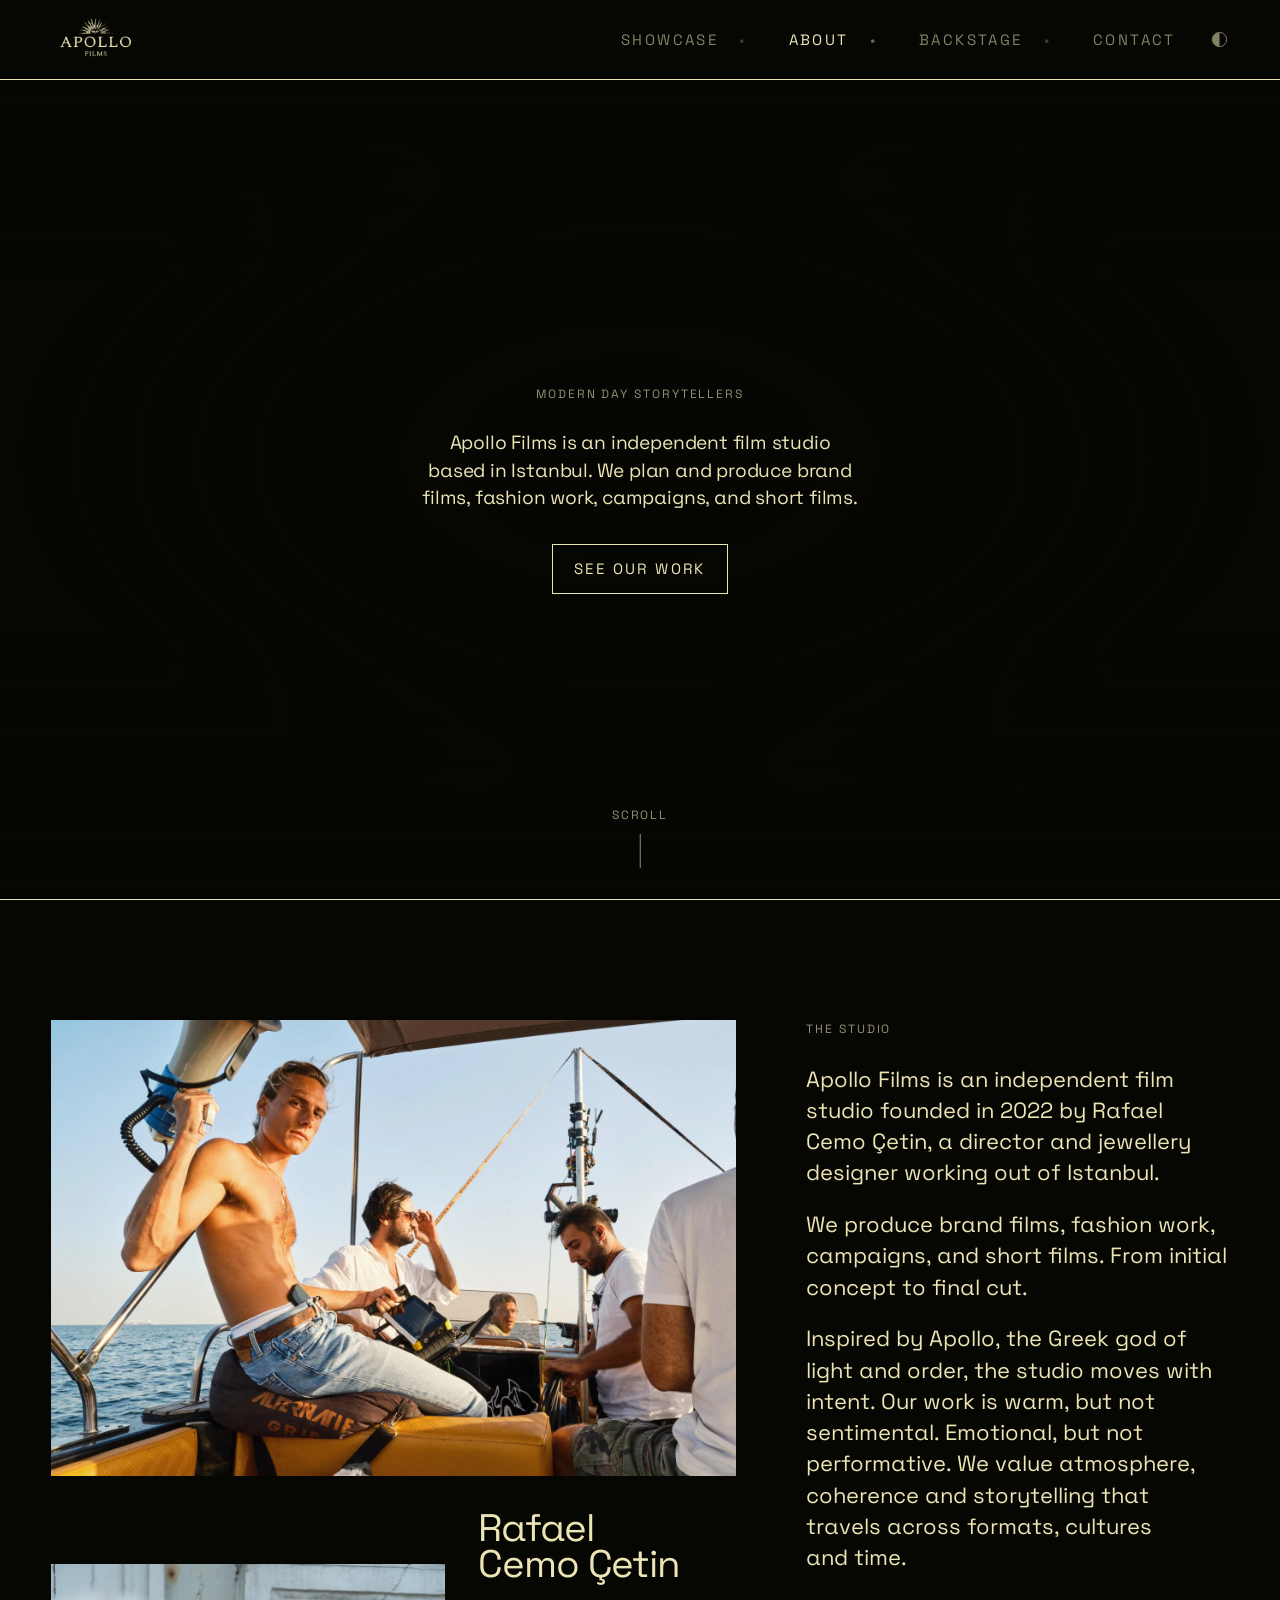
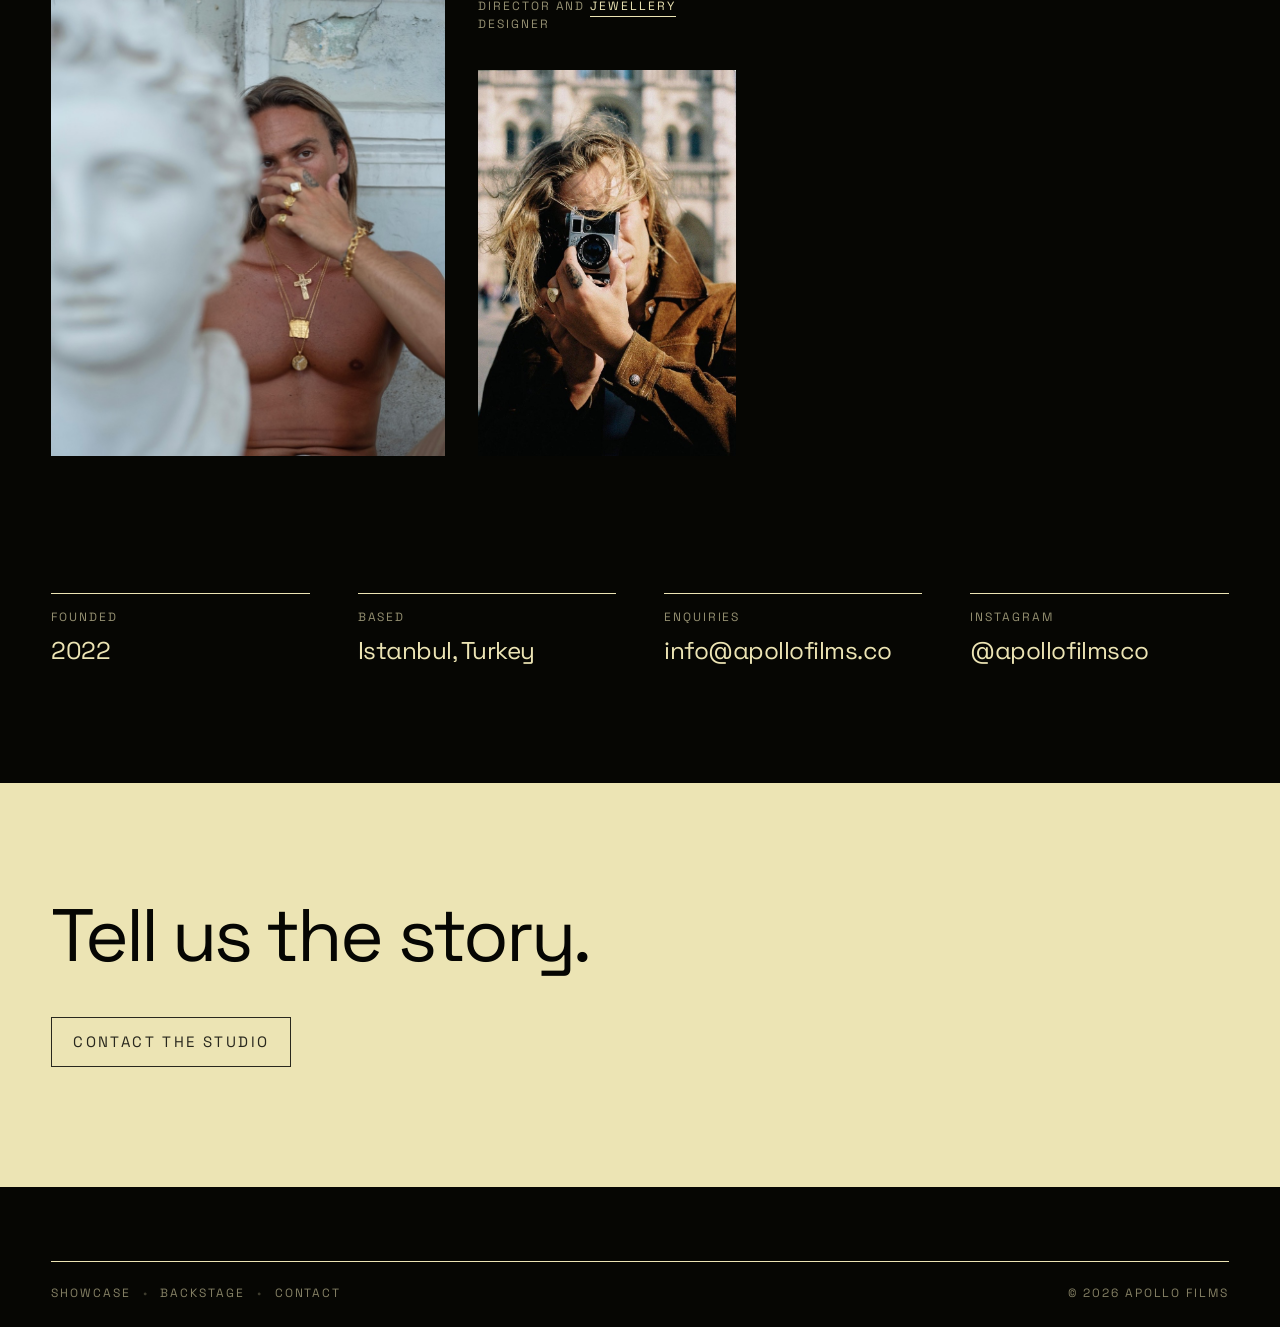
==== commit 2ae2d199: "feat: implement bts archive and about page" ====
--- a/about.html
+++ b/about.html
@@ -29,8 +29,8 @@
     <button class="masthead__toggle" type="button" aria-expanded="false" aria-controls="nav">Menu</button>
     <nav class="masthead__nav" id="nav">
       <a href="showcase.html">Showcase</a>
+      <a href="about.html" aria-current="page">About</a>
       <a href="backstage.html">Backstage</a>
-      <a href="about.html" aria-current="page">About</a>
       <a href="contact.html">Contact</a>
     </nav>
     <!-- Half the disc inked, half left as hairline: the two grounds, shown
@@ -68,46 +68,105 @@
     <span class="label dim wall__scroll" aria-hidden="true">Scroll</span>
   </section>
 
-  <section class="band band--dark">
-    <div class="midblock" data-reveal>
-      <p class="label dim">The studio</p>
-      <div class="prose">
-        <p>Apollo Films is the studio of Rafael Cemo &Ccedil;etin, an independent director working
-          out of Istanbul.</p>
-        <p>We produce brand films, fashion work, campaigns, and short films. From initial concept
-          to final cut.</p>
-        <p>Berlin, New York, Istanbul: three cities behind one way of seeing. That is the
-          culture we work in, and what we bring to the work.</p>
+  <!-- The studio, and the man who runs it, as one spread.
+
+       The page used to say this in two places: the prose on its own band
+       with 733px of nothing beside it, and the pictures a band below with
+       508px of nothing beside them. Two half-empty bands saying one thing.
+       The sheet keeps the composition it had — a wide establishing frame
+       over two portraits, the name set on the small frame's own top line —
+       and the prose moves into the air to its right, which is the space
+       that was empty in the first place.
+
+       The ground is the page's own black. A cream band here would be the
+       largest colour on a page whose whole argument is that the footage is
+       the only chroma there is; the one cream that remains is the call at
+       the foot of the page, where a single mark can carry it. -->
+  <section class="band band--dark band--spread">
+    <div class="spread">
+
+      <figure class="sheet" data-reveal>
+        <span class="sheet__frame sheet__frame--wide">
+          <img class="sheet__img" src="assets/backstage/web/cemo-04-view.webp"
+               width="1600" height="1200" loading="lazy" decoding="async"
+               alt="Rafael Cemo &Ccedil;etin on a boat at golden hour, a megaphone on his shoulder, the camera crew working at the monitor behind him.">
+        </span>
+        <span class="sheet__frame sheet__frame--lead">
+          <img class="sheet__img" src="assets/about_us_cemo.jpg"
+               width="800" height="1000" loading="lazy" decoding="async"
+               alt="Rafael Cemo &Ccedil;etin behind a plaster bust of Apollo, wearing his own gold chains and rings.">
+        </span>
+        <span class="sheet__frame sheet__frame--aside">
+          <img class="sheet__img" src="assets/about_us_cemo_2.jpeg"
+               width="803" height="1200" loading="lazy" decoding="async"
+               alt="Rafael Cemo &Ccedil;etin in a tan jacket on a city street, raising a film camera to his eye.">
+        </span>
+        <figcaption class="sheet__caption">
+          <h2 class="h2">Rafael Cemo &Ccedil;etin</h2>
+          <!-- The door. The line around it is dimmed metadata and the word
+               is not, so the sentence itself shows where it goes without a
+               second line of link text under it. -->
+          <span class="label sheet__role">Director and <a class="sheet__tie"
+              href="https://rafaelindiana.com" target="_blank" rel="noopener"
+              aria-label="Rafael Indiana, Rafael's jewellery line (opens in a new tab)"
+              ><span class="sheet__word">jewellery</span></a> designer</span>
+        </figcaption>
+      </figure>
+
+      <!-- Pinned, because the prose is a third of the sheet's height and a
+           column that simply started beside it would strand two thirds of
+           its own track. Held at the masthead's line it reads the whole way
+           down the pictures instead, which is the same device the film
+           page's credits already use. -->
+      <div class="spread__aside">
+        <h1 class="label dim" data-reveal>The studio</h1>
+        <div class="spread__prose" data-reveal="120">
+          <p>Apollo Films is an independent film studio founded in 2022 by Rafael Cemo &Ccedil;etin, a director and jewellery designer working out of Istanbul.</p>
+          <p>We produce brand films, fashion work, campaigns, and short films. From initial concept to final cut.</p>
+          <p>Inspired by Apollo, the Greek god of light and order, the studio moves with intent. Our work is warm, but not sentimental. Emotional, but not performative. We value atmosphere, coherence and storytelling that travels across formats, cultures and time.</p>
+        </div>
       </div>
+
     </div>
   </section>
 
-  <!-- The close. It sits in `main` rather than in the footer because it is a
-       section of the page and not its fine print. The band above it is the
-       same black and the footer under it draws no rule, so the page runs out
-       rather than cutting: the four facts are the last thing on it, carried
-       by nothing but their own labels. -->
-  <section class="band band--dark band--tight band--close">
-    <div class="midblock" data-reveal>
-      <ul class="factgrid">
-        <li>
-          <span class="label dim">Founder</span>
-          <span class="h3">Rafael Cemo &Ccedil;etin</span>
-        </li>
-        <li>
-          <span class="label dim">Based</span>
-          <span class="h3">Istanbul, Turkey</span>
-        </li>
-        <li>
-          <span class="label dim">Enquiries</span>
-          <a class="h3" href="mailto:info@apollofilms.co">info@apollofilms.co</a>
-        </li>
-        <li>
-          <span class="label dim">Instagram</span>
-          <a class="h3" href="https://www.instagram.com/apollofilmsco/"
-             target="_blank" rel="noopener">@apollofilmsco</a>
-        </li>
-      </ul>
+  <!-- The facts sit in `main` rather than in the footer because they are a
+       section of the page and not its fine print. Carried by nothing but
+       their own labels, on the same black as the spread above them, so the
+       band reads as the studio's colophon rather than a second navigation. -->
+  <section class="band band--dark band--tight">
+    <ul class="factgrid" data-reveal>
+      <li>
+        <span class="label dim">Founded</span>
+        <span class="h3">2022</span>
+      </li>
+      <li>
+        <span class="label dim">Based</span>
+        <span class="h3">Istanbul, Turkey</span>
+      </li>
+      <li>
+        <span class="label dim">Enquiries</span>
+        <a class="h3" href="mailto:info@apollofilms.co">info@apollofilms.co</a>
+      </li>
+      <li>
+        <span class="label dim">Instagram</span>
+        <a class="h3" href="https://www.instagram.com/apollofilmsco/"
+           target="_blank" rel="noopener">@apollofilmsco</a>
+      </li>
+    </ul>
+  </section>
+
+  <!-- The closing call, and the page's one cream. Every other page on the
+       site ends on this band — showcase on "Bring us the brief.", contact on
+       "Let's begin.", film on "More work." — and about was the only one that
+       ran its last black band into the footer instead. The line is the
+       studio's own frame rather than a second telling of showcase's: the
+       masthead calls them modern day storytellers, so the brief is what the
+       showcase asks for and the story is what this page does. -->
+  <section class="band band--cream">
+    <div class="stack stack--lg">
+      <h2 class="display" data-split data-reveal>Tell us the story.</h2>
+      <a class="btn" href="contact.html">Contact the studio</a>
     </div>
   </section>
 
@@ -118,7 +177,6 @@
     <nav class="sitefooter__nav" aria-label="Footer">
       <a href="showcase.html">Showcase</a>
       <a href="backstage.html">Backstage</a>
-      <a href="about.html">About</a>
       <a href="contact.html">Contact</a>
     </nav>
     <span class="label">© <span data-year>2026</span> Apollo Films</span>
--- a/assets/css/apollo.css
+++ b/assets/css/apollo.css
@@ -78,6 +78,11 @@
      list works everywhere the site already works; color-mix() does not. */
   --ground-rgb: 6, 6, 3;
   --ink-rgb: 236, 228, 180;
+  /* The alternate ink is always the same light as the ground — `--ink-alt`
+     and `--ground` resolve to one colour in both modes — so the channel copy
+     is an alias rather than a fourth pair of numbers. It follows the mode on
+     its own, because light re-cuts `--ground-rgb` above it. */
+  --ink-alt-rgb: var(--ground-rgb);
 
   /* --- the opacity ladder ----------------------------------------------
      Rank is opacity, never colour, so the ladder is the system's entire
@@ -111,7 +116,7 @@
   --gutter: clamp(20px, 4vw, 56px);
   --band: clamp(72px, 10vw, 120px);   /* 601 section gap */
   --gap: 12px;                        /* 601 element gap */
-  --header-h: 62px;
+  --header-h: 80px;
 
   /* Tracking is a function of size, not a constant. -0.04em is calibrated
      for the carved sizes it was drawn for; carried down to a 22px credit
@@ -356,12 +361,6 @@
 .band--cream { background: var(--ground-alt); color: var(--ink-alt); }
 .band--tight { padding-top: calc(var(--band) * 0.42); }
 
-/* A dark band that runs straight into the footer pays for the closing gap
-   once. Everywhere else the band above the footer is cream, so that gap is
-   half cream and half black and reads as the last cut; on one black run it
-   is a single hole under the last line, and the page has to taper to its
-   end rather than fall out of one. */
-.band--close { padding-bottom: calc(var(--band) * 0.3); }
 .band--flush { padding-left: 0; padding-right: 0; }
 
 .stack { display: flex; flex-direction: column; gap: 24px; }
@@ -408,18 +407,18 @@
      that 2.33 ratio: `contain` fits by the tighter edge, and a box wider than
      the ratio would leave the rest of the link as dead area.
 
-     26px is not a taste call, it is the arithmetic: the bar carries 18px of
-     padding top and bottom, and --header-h is 62px, so 26 is the tallest mark
-     that keeps the bar at the height the token promises. The homepage hero is
-     `100svh - var(--header-h)` and is the whole page, so a bar even 5px taller
-     than its token puts a scrollbar on a screen that is meant to have none.
-     A single-line version of the logo would read far better at this height —
-     a stacked lockup has to fit two rows into 26px. */
-  width: 61px;
-  height: 26px;
+     44px is arithmetic, not taste: the bar carries 18px of padding top and
+     bottom, and --header-h is 80px, so 44 is the tallest mark that keeps the
+     bar at the height the token promises. The two move together — a stacked
+     lockup needs the height to be legible at all, so growing the mark means
+     growing the token. The homepage hero is `100svh - var(--header-h)` and is
+     the whole page, so a bar even 5px taller than its token puts a scrollbar
+     on a screen that is meant to have none. */
+  width: 103px;
+  height: 90px;
   background: currentColor;
-  -webkit-mask: url(../Apollo+Beyaz+Logo.webp) no-repeat left center;
-  mask: url(../Apollo+Beyaz+Logo.webp) no-repeat left center;
+  -webkit-mask: url(../logoApollo.png) no-repeat left center;
+  mask: url(../logoApollo.png) no-repeat left center;
   -webkit-mask-size: contain;
   mask-size: contain;
 }
@@ -1161,47 +1160,226 @@
 
 .prose { display: flex; flex-direction: column; gap: 24px; max-width: 58ch; }
 
-/* --- the centred block: about only ---------------------------------------
-   `about` opens on `.wall__inner`, the one centred column on the site, and
-   with the display line gone the blocks under it read as a continuation of
-   that axis rather than a return to the left edge. So the exception is the
-   page, not the component: nowhere else centres, and nothing here leaks out
-   of `.midblock`. The measure comes in to 52ch because a centred line is
-   read from a moving left edge and a long one loses it. */
-
-.midblock {
-  display: flex;
-  flex-direction: column;
-  align-items: center;
-  gap: 20px;
-  text-align: center;
-}
-
-/* One gap for everything is what makes a centred stack float, so the label
-   and the prose it introduces stay tighter than the gap around them. The
-   fact grid takes no extra break of its own — `.factgrid` sets `margin: 0`
-   and nothing overrides it. */
-.midblock .prose { max-width: 52ch; gap: 20px; text-wrap: pretty; margin-top: 12px; }
-
-/* Four facts, and the row count is the viewport's decision rather than a
-   breakpoint's: two up at the block's full measure, one up once a column
-   can no longer hold a value on one line. */
+/* --- about: the closing colophon -----------------------------------------
+   Four facts as a printed colophon rather than four floating pairs. The
+   hairline over each is the system's only divider, and it is the thing that
+   turns a list into a row of columns. The column count stays the viewport's
+   decision rather than a breakpoint's: four up, then two, then one, once a
+   value can no longer hold its line. */
 .factgrid {
   list-style: none;
   margin: 0;
   padding: 0;
   width: 100%;
-  max-width: 640px;
   display: grid;
-  grid-template-columns: repeat(auto-fit, minmax(min(100%, 240px), 1fr));
-  gap: 36px 48px;
+  grid-template-columns: repeat(auto-fit, minmax(min(100%, 220px), 1fr));
+  gap: 28px 48px;
 }
 
 .factgrid li {
   display: flex;
   flex-direction: column;
-  align-items: center;
   gap: var(--gap);
+  border-top: var(--hair);
+  padding-top: 14px;
+}
+
+/* --- about: the studio spread --------------------------------------------
+   One band carrying both halves of what this page has to say. The sheet of
+   three photographs holds the left, the prose runs down the right, and the
+   air between them is the air that used to sit empty beside each of them
+   on two separate bands.
+
+   The band is the page's own black. The cream ground this block used to
+   stand on covered 1470px of a 2677px page, which made the interface the
+   largest colour on a site whose first principle is that the footage is the
+   only chroma there is. The single cream that remains is the call at the
+   foot of the page. */
+
+.band--spread { padding-bottom: calc(var(--band) * 0.72); }
+
+.spread {
+  display: grid;
+  /* The sheet keeps a measure and the prose takes the rest. Run edge to
+     edge the establishing frame alone stands taller than a laptop viewport,
+     and a picture you cannot see the whole of has stopped being a
+     photograph and become a background. */
+  grid-template-columns: minmax(0, 1.62fr) minmax(0, 1fr);
+  gap: clamp(36px, 5.5vw, 88px);
+  align-items: start;
+}
+
+/* --- the sheet ----------------------------------------------------------
+   A sheet of three, not a portrait. One wide frame establishes the room he
+   works in and leads, because it is the only picture here with a crew in
+   it; the two portraits sit under it at different sizes, and the name takes
+   the air the smaller of them leaves above itself. Nothing is the same size
+   as anything else, which is what separates a contact sheet from a gallery
+   of equals. */
+.sheet {
+  margin: 0;
+  display: grid;
+  align-items: end;
+  gap: clamp(20px, 2.6vw, 40px);
+  grid-template-columns: minmax(0, 1.3fr) minmax(0, 0.85fr);
+  grid-template-areas:
+    "wide wide"
+    "lead caption"
+    "lead aside";
+}
+
+/* The crop, not the image, is what holds the size. The tint behind it is
+   the ink at its faintest, so a slow decode shows as an empty frame rather
+   than as a hole. */
+.sheet__frame {
+  display: block;
+  overflow: hidden;
+  aspect-ratio: 4 / 5;
+  background: rgba(var(--ink-rgb), 0.06);
+}
+
+/* The establishing frame, at the full measure. Cut to 3:2 rather than left
+   at the file's 4:3, which is the one place a crop earns itself here: at
+   this width 4:3 stands taller than the viewport, and the frame is the only
+   landscape on the page, so the wider box is also the more cinematic one.
+   The crop is biased upward — the megaphone sits on the picture's top edge
+   and a centred 3:2 box takes the horn off it, while the bottom of the
+   frame is cushion and reflector. */
+.sheet__frame--wide {
+  grid-area: wide;
+  width: 100%;
+  aspect-ratio: 3 / 2;
+}
+.sheet__frame--wide .sheet__img { object-position: 50% 28%; }
+
+.sheet__frame--lead { grid-area: lead; width: 100%; }
+
+/* Narrower and shorter than the frame beside it, and set on that frame's
+   bottom line, so the air in the last row collects above it — which is
+   where the name goes. */
+.sheet__frame--aside {
+  grid-area: aside;
+  width: 100%;
+  aspect-ratio: 2 / 3;
+  align-self: end;
+}
+
+/* The name sits in the second column on the small frame's own left edge,
+   held down to the air directly over it rather than floating in the middle
+   of a column. */
+.sheet__caption {
+  grid-area: caption;
+  align-self: end;
+  padding-bottom: 4px;
+  display: flex;
+  flex-direction: column;
+  gap: 14px;
+  max-width: 34ch;
+}
+
+/* The one motion here, and it belongs to the link rather than to the
+   picture: the image grows inside a frame that does not, so the crop
+   tightens and nothing on the page moves. `:has()` is what ties the two —
+   where it isn't supported the frame simply holds still, which is the same
+   thing the reduced-motion rule asks for. */
+.sheet__img {
+  display: block;
+  width: 100%;
+  height: 100%;
+  object-fit: cover;
+  transform: scale(1);
+  transition: transform 0.7s cubic-bezier(0.2, 0.7, 0.2, 1);
+}
+.sheet:has(.sheet__tie:hover) .sheet__img,
+.sheet:has(.sheet__tie:focus-visible) .sheet__img { transform: scale(1.04); }
+
+/* Opacity groups: an alpha on the line would cap the word inside it, so the
+   two are separated in colour instead — the role reads at the dim rung, the
+   word it contains at full ink. Both are built from `--ink-rgb`, which each
+   mode re-cuts, so neither names a colour. */
+.sheet__role { color: rgba(var(--ink-rgb), var(--o-dim)); }
+.sheet__tie  { color: rgb(var(--ink-rgb)); }
+
+.sheet__word {
+  border-bottom: var(--hair);
+  padding-bottom: 2px;
+}
+
+/* --- the prose beside it -------------------------------------------------
+   Pinned, because the prose is roughly a third of the sheet's height and a
+   column that simply started beside it would strand two thirds of its own
+   track — the same hole this page began with, moved one column right. Held
+   at the masthead's line it reads the whole way down the pictures instead.
+   `.columns--sticky` already does this for the film page's credits, so the
+   device is the system's rather than this block's. */
+.spread__aside {
+  display: flex;
+  flex-direction: column;
+  gap: clamp(20px, 2vw, 30px);
+  position: sticky;
+  top: calc(var(--header-h) + clamp(24px, 4vw, 56px));
+}
+
+/* The prose steps up from body 16px, which was the size that lost this page
+   to its own photographs: a paragraph set at the smallest thing on the
+   screen beside a 547px print is not going to be read first. It stops well
+   under the name — 25px against 46px — because the name is still the
+   subject of the spread and the paragraph is what is said about it.
+
+   Tracking stays at zero. Negative tracking is a display treatment; carried
+   into a reading size it closes the counters and costs the one thing the
+   size was raised to buy. */
+.spread__prose {
+  display: flex;
+  flex-direction: column;
+  gap: clamp(18px, 1.6vw, 24px);
+  text-wrap: pretty;
+}
+
+.spread__prose p {
+  font-size: clamp(18px, 1.72vw, 25px);
+  line-height: 1.42;
+  letter-spacing: 0;
+  /* The column is already the measure. A second cap in `ch` would fight it
+     and leave a ragged gutter inside a track that is doing the job. */
+  max-width: none;
+}
+
+/* --- one column ----------------------------------------------------------
+   Below the spread's width the prose goes over the pictures rather than
+   beside them: it is the thing being said, and at one column the thing
+   being said comes first. The sheet keeps its own composition underneath,
+   which is the layout this page has always had on a phone. */
+@media (max-width: 1000px) {
+  .spread {
+    grid-template-columns: minmax(0, 1fr);
+    gap: clamp(40px, 7vw, 64px);
+  }
+
+  /* Nothing to pin against at one column — the column is the page. */
+  .spread__aside {
+    position: static;
+    top: auto;
+    order: -1;
+  }
+
+  .spread__prose p { max-width: 46ch; }
+}
+
+/* The sheet's own break, kept where it was: the frames go to the gutter box
+   and the caption drops under them, still on the left edge. */
+@media (max-width: 780px) {
+  .sheet {
+    grid-template-columns: minmax(0, 1fr);
+    grid-template-areas: "wide" "lead" "caption" "aside";
+    gap: 20px;
+  }
+  /* The small frame stays the small frame. At one column the only thing
+     left to say that with is width. */
+  .sheet__frame--aside { width: min(100%, 62%); }
+  /* The name stays over the small frame at one column, so the order holds
+     and the bottom alignment has nothing left to do. */
+  .sheet__caption { align-self: start; padding: 6px 0 0; }
 }
 
 /* --- links & the one button pattern -------------------------------- */
@@ -1451,7 +1629,10 @@
 }
 
 @media (max-width: 780px) {
-  :root { --header-h: 58px; }
+  :root { --header-h: 70px; }
+
+  /* Same arithmetic one size down: 70 minus 2x18 of bar padding is 34. */
+  .masthead__brand { width: 80px; height: 80px; }
 
   .masthead__nav {
     display: none;
@@ -1512,6 +1693,11 @@
   .row__dot { animation: none !important; }
   .wall__drift, .wall__scroll::after { animation: none !important; }
 
+  /* A crop that tightens over 0.7s becomes a jump cut at 0.01ms, so the
+     frame simply holds still. */
+  .sheet:has(.sheet__tie:hover) .sheet__img,
+  .sheet:has(.sheet__tie:focus-visible) .sheet__img { transform: none; }
+
   /* Entrances have no start state to animate from, so they simply are. */
   .js [data-reveal]:not([data-split]) { opacity: 1; transform: none; }
   .js .rule[data-reveal] { transform: scaleX(1); }
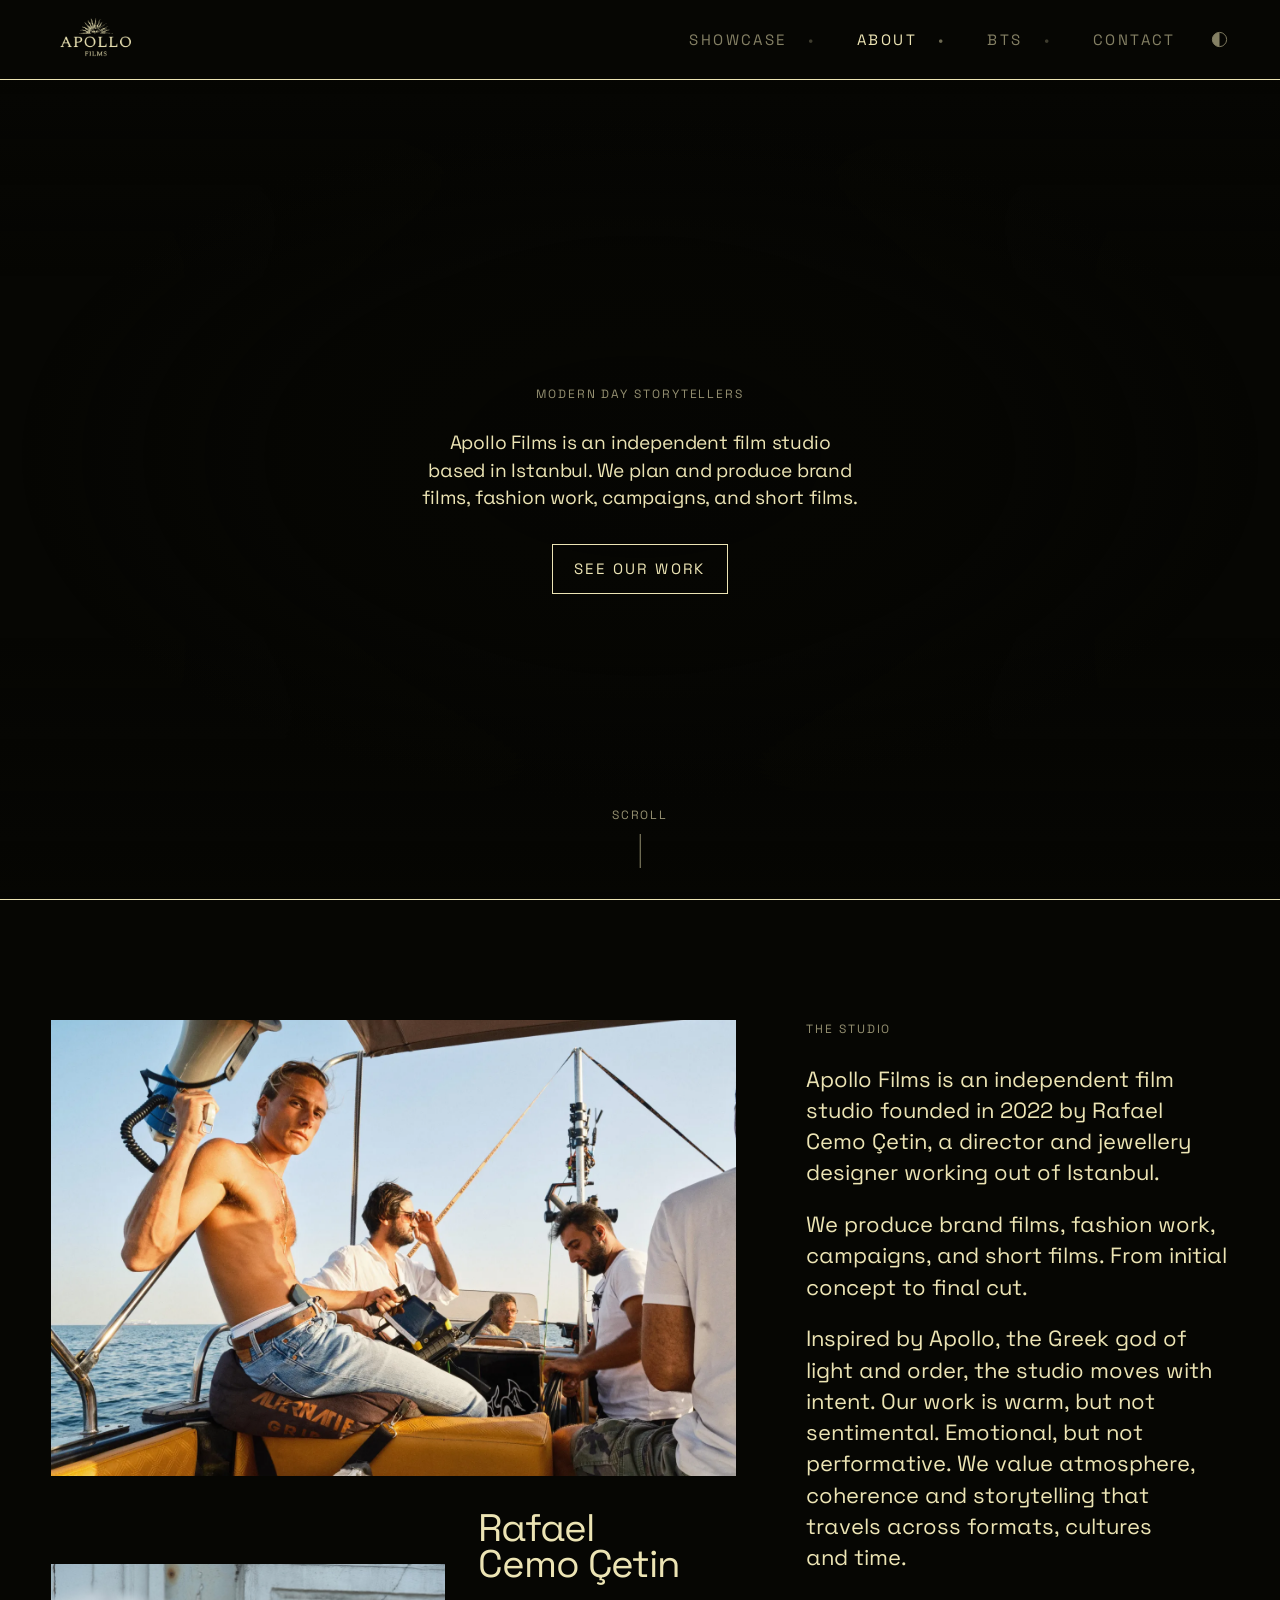
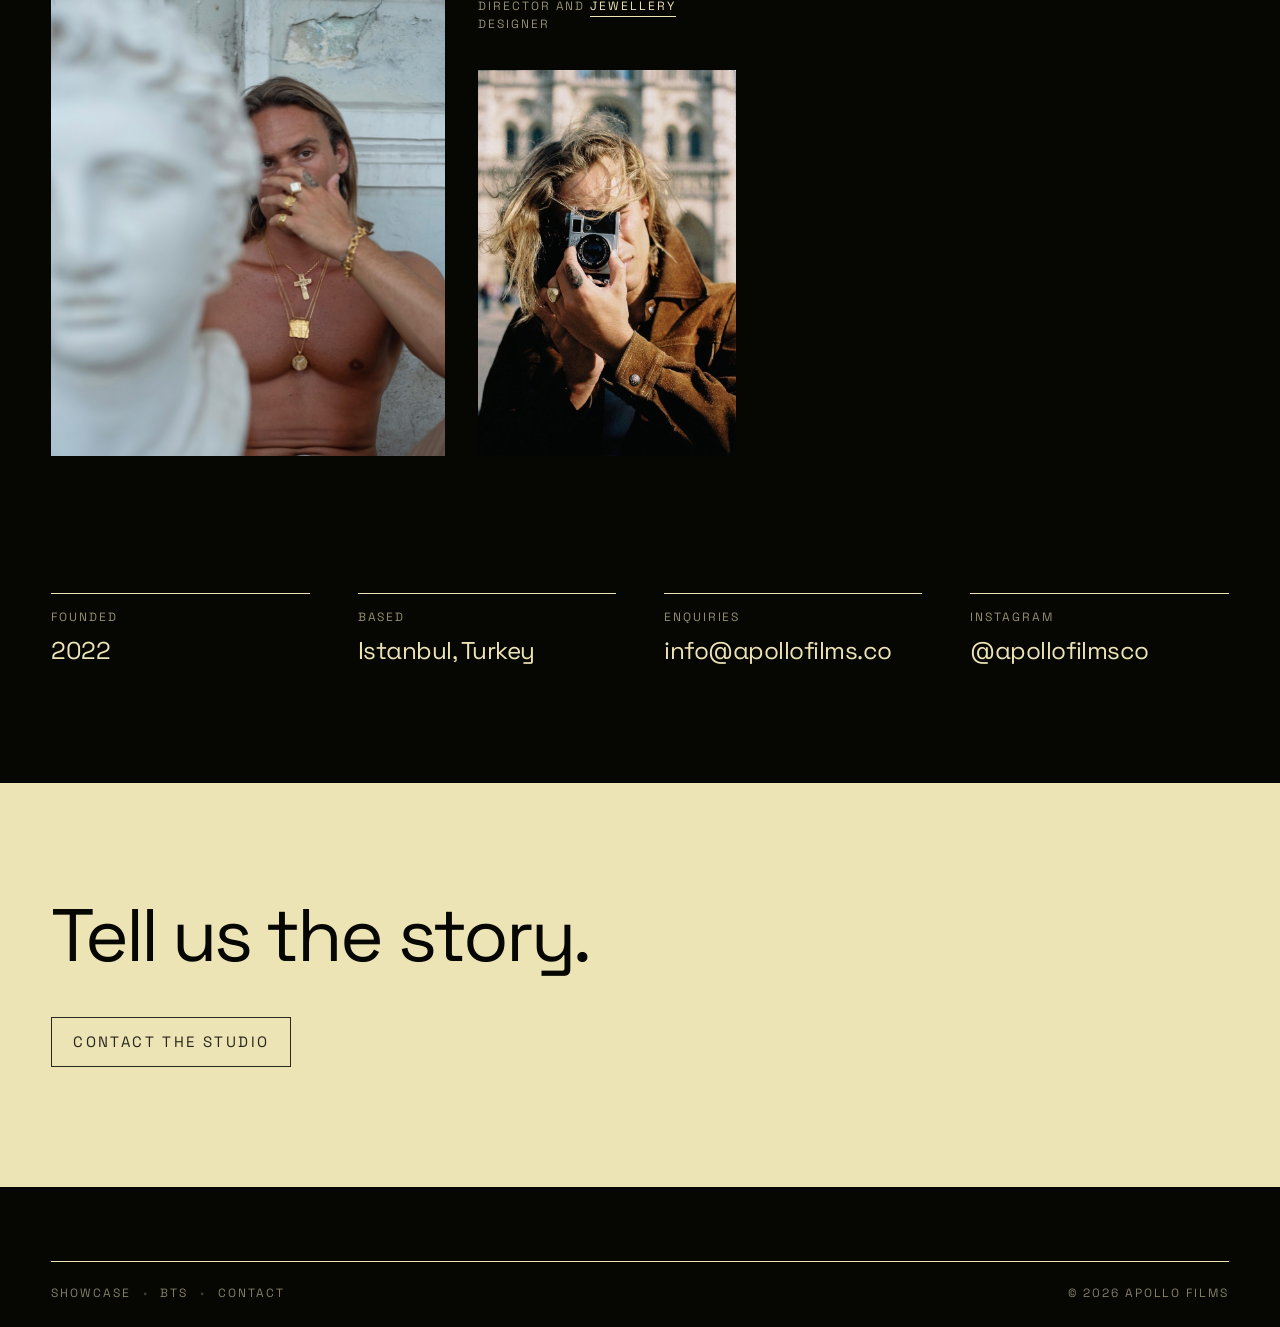
==== commit 95e9f127: "refactor: change backstage to bts for all" ====
--- a/about.html
+++ b/about.html
@@ -30,7 +30,7 @@
     <nav class="masthead__nav" id="nav">
       <a href="showcase.html">Showcase</a>
       <a href="about.html" aria-current="page">About</a>
-      <a href="backstage.html">Backstage</a>
+      <a href="backstage.html">BTS</a>
       <a href="contact.html">Contact</a>
     </nav>
     <!-- Half the disc inked, half left as hairline: the two grounds, shown
@@ -176,7 +176,7 @@
   <div class="sitefooter__bar">
     <nav class="sitefooter__nav" aria-label="Footer">
       <a href="showcase.html">Showcase</a>
-      <a href="backstage.html">Backstage</a>
+      <a href="backstage.html">BTS</a>
       <a href="contact.html">Contact</a>
     </nav>
     <span class="label">© <span data-year>2026</span> Apollo Films</span>
--- a/assets/css/apollo.css
+++ b/assets/css/apollo.css
@@ -557,6 +557,17 @@
   flex-wrap: wrap;
 }
 
+/* --- the year ----------------------------------------------------------
+   A date is a fact about a film, so it is set as a figure everywhere it
+   appears: tabular numerals, held a step quieter than the name it follows.
+
+   The film page sets it on its own line under the client, where it reads as
+   the last line of the title block rather than a suffix to the brand. */
+.year {
+  font-variant-numeric: tabular-nums;
+  letter-spacing: 0.14em;
+}
+
 .index { position: relative; list-style: none; margin: 0; padding: 0; }
 .index li { margin: 0; }
 
@@ -571,9 +582,15 @@
   transition: opacity 0.18s ease;
 }
 
+/* Four figures where there used to be two. Tabular numerals so the dates
+   sit at one width behind titles of five different lengths. No dimming of
+   its own: the link already carries the rank of the row it belongs to, and
+   a second veil on top of that leaves the date unreadable over a lit frame.
+   12px against 68px is rank enough. */
 .index a sup {
   font-size: 12px;
   letter-spacing: 0.16em;
+  font-variant-numeric: tabular-nums;
   transform: translateY(0.9em);
   white-space: nowrap;
 }
@@ -1075,21 +1092,18 @@
 
 .row {
   display: grid;
-  grid-template-columns: minmax(84px, 12vw) minmax(0, 1fr) minmax(0, 22ch) 14ch;
+  grid-template-columns: minmax(0, 1fr) auto minmax(0, 26ch) 13ch;
   align-items: baseline;
   gap: 0 24px;
-  padding: 18px 0 22px;
+  /* The rank numeral used to set this height — 84px of figure against a
+     42px title. Without it the row would close to the height of its own
+     type and the list would read as a dense table, so the space the
+     numeral held is given back as air instead. */
+  padding: 30px 0 34px;
   opacity: var(--o-rest);
   transition: opacity 0.2s ease;
 }
 .row:hover, .row:focus-visible, li.is-active > .row { opacity: 1; }
-
-.row__n {
-  font-size: clamp(32px, 5.4vw, 84px);
-  line-height: 0.8;
-  letter-spacing: var(--tight-lg);
-  font-variant-numeric: tabular-nums;
-}
 
 .row__t {
   font-size: clamp(22px, 2.8vw, 42px);
@@ -1097,12 +1111,28 @@
   letter-spacing: var(--tight-lg);
 }
 
-.row__c, .row__k {
+.row__c, .row__k, .row__y {
   font-size: 12px;
   letter-spacing: 0.16em;
   text-transform: uppercase;
 }
 .row__k { text-align: right; }
+
+/* Each half of a joined client name (see clientCell in app.js). The cell
+   wraps between these, never inside one. */
+.row__c > span { white-space: nowrap; }
+
+/* The year is a figure, not a word: tabular numerals so the column reads as
+   a column, and a shade quieter than the client so the eye lands on the
+   name first. The column is sized `auto` — four figures wide and not a pixel
+   more, so it sits against the client rather than floating in slack. It is
+   the one cell that survives every width: a date costs four characters, and
+   a filmography without dates is a mood board. */
+.row__y {
+  font-variant-numeric: tabular-nums;
+  letter-spacing: 0.1em;
+  opacity: 0.7;
+}
 
 /* --- filters ---------------------------------------------------- */
 
@@ -1472,6 +1502,186 @@
   display: block;
 }
 
+/* The film fills the stage and the sound button is the only mark on it, so
+   the stage is nothing but the positioning context. */
+.filmstage { position: relative; }
+
+/* One control, top right, over footage that could be any colour underneath
+   it — so it carries its own ground rather than trusting the frame. The
+   ground is the projection black in both modes and the mark is the cream:
+   this button sits on film, not on the page, and the film is lit the same
+   way whatever hour the room is at. */
+.soundbtn {
+  all: unset;
+  position: absolute;
+  top: clamp(14px, 2vw, 24px);
+  right: clamp(14px, 2vw, 24px);
+  z-index: 2;
+  cursor: pointer;
+  display: flex;
+  align-items: center;
+  justify-content: center;
+  width: 44px;
+  height: 44px;
+  border-radius: 50%;
+  color: var(--cream);
+  background: rgba(6, 6, 3, 0.55);
+  backdrop-filter: blur(6px);
+  opacity: var(--o-hold);
+  transition: opacity 0.18s ease, background 0.18s ease;
+}
+
+.soundbtn:hover { opacity: 1; background: rgba(6, 6, 3, 0.75); }
+.soundbtn:focus-visible { outline: 1px solid var(--cream); outline-offset: 4px; }
+
+.soundbtn__i { display: block; width: 20px; height: 20px; overflow: visible; }
+.soundbtn__cone { fill: currentColor; stroke: none; }
+.soundbtn__wave {
+  fill: none;
+  stroke: currentColor;
+  stroke-width: 1.2;
+  stroke-linecap: round;
+  /* Silent at rest: the waves are drawn but not yet leaving the cone. */
+  opacity: 0;
+  transform-origin: 11px 10px;
+  transform: scale(0.7);
+  transition: opacity 0.22s ease, transform 0.22s cubic-bezier(0.22, 0.61, 0.36, 1);
+}
+.soundbtn__wave--far { transition-delay: 0.06s; }
+
+.soundbtn__slash {
+  fill: none;
+  stroke: currentColor;
+  stroke-width: 1.2;
+  stroke-linecap: round;
+  transition: opacity 0.18s ease;
+}
+
+.soundbtn.is-on .soundbtn__wave { opacity: 1; transform: scale(1); }
+.soundbtn.is-on .soundbtn__slash { opacity: 0; }
+
+/* Key art, in the credits' own two columns. A row that scrolls sideways
+   rather than a grid that reflows: a poster is a fixed object and six of
+   them are a stack on a table, not a gallery wall. */
+.posters {
+  display: flex;
+  gap: clamp(12px, 1.6vw, 22px);
+  overflow-x: auto;
+  overscroll-behavior-x: contain;
+  scroll-snap-type: x proximity;
+  /* The strip runs to the gutter on a phone, so it needs the room the band
+     takes off it back — otherwise the last poster stops short of the edge
+     and reads as a mistake. */
+  padding-bottom: 4px;
+  scrollbar-width: thin;
+}
+
+/* Height is what is set, not width: the delivered art is 4:5 and 3:4 by
+   turns, and cropping every poster to one rectangle would trim the artwork
+   a designer laid out. They hang from one line and keep their own shape. */
+.poster {
+  all: unset;
+  cursor: pointer;
+  position: relative;
+  display: block;
+  flex: 0 0 auto;
+  height: clamp(210px, 26vw, 340px);
+  scroll-snap-align: start;
+  background: var(--black);
+}
+
+.poster__art {
+  display: block;
+  height: 100%;
+  width: auto;
+  opacity: var(--o-hold);
+  transition: opacity 0.22s ease;
+}
+
+/* The word only appears over the poster it belongs to, on the poster's own
+   ground rather than the page's — this is art with its own colour under it,
+   so the label brings the projection black with it. */
+.poster__view {
+  position: absolute;
+  inset: 0;
+  display: flex;
+  align-items: center;
+  justify-content: center;
+  font-size: 13px;
+  letter-spacing: 0.08em;
+  text-transform: uppercase;
+  color: var(--cream);
+  background: rgba(6, 6, 3, 0.42);
+  opacity: 0;
+  transition: opacity 0.22s ease;
+}
+
+.poster:hover .poster__art,
+.poster:focus-visible .poster__art { opacity: 1; }
+.poster:hover .poster__view,
+.poster:focus-visible .poster__view { opacity: 1; }
+.poster:focus-visible { outline: 1px solid currentColor; outline-offset: 4px; }
+
+/* --- key art at size --------------------------------------------------
+   Over everything, on the projection black in both modes: a poster is
+   artwork with its own ground, and the contact sheet's paper is not it. */
+.lightbox {
+  position: fixed;
+  inset: 0;
+  z-index: 60;
+  display: flex;
+  align-items: center;
+  justify-content: center;
+  padding: clamp(20px, 5vw, 64px);
+  background: rgba(6, 6, 3, 0.94);
+  opacity: 0;
+  transition: opacity 0.22s ease;
+}
+
+.lightbox.is-open { opacity: 1; }
+
+/* display:flex above outranks the UA's [hidden] rule, the same way the
+   credit columns do. */
+.lightbox[hidden] { display: none; }
+
+.lightbox__frame {
+  margin: 0;
+  display: flex;
+  flex-direction: column;
+  align-items: center;
+  gap: 14px;
+  max-height: 100%;
+}
+
+.lightbox__art {
+  display: block;
+  max-width: 100%;
+  max-height: calc(100vh - clamp(96px, 14vw, 180px));
+  width: auto;
+  height: auto;
+  object-fit: contain;
+  cursor: default;
+}
+
+.lightbox__frame figcaption { color: var(--cream); }
+
+.lightbox__close {
+  all: unset;
+  cursor: pointer;
+  position: absolute;
+  top: clamp(16px, 2.4vw, 28px);
+  right: clamp(16px, 2.4vw, 28px);
+  font-size: 13px;
+  letter-spacing: 0.08em;
+  text-transform: uppercase;
+  color: var(--cream);
+  opacity: var(--o-hold);
+  transition: opacity 0.18s ease;
+}
+
+.lightbox__close:hover { opacity: 1; }
+.lightbox__close:focus-visible { outline: 1px solid var(--cream); outline-offset: 4px; }
+
 .filmnav {
   display: flex;
   justify-content: space-between;
@@ -1479,6 +1689,24 @@
   padding-top: 28px;
   border-top: var(--hair);
 }
+
+/* A frame on each way out. It sits above the label rather than beside it,
+   so the two links stay the mirrored pair they already were. */
+.filmnav__art {
+  display: block;
+  width: clamp(96px, 12vw, 160px);
+  /* One rectangle for both ways out, because these two read as a pair.
+     A poster fills it near enough; a catalogue still is centre-cropped
+     into it, which at this size is a frame rather than a crop. */
+  aspect-ratio: 4 / 5;
+  overflow: hidden;
+  background: var(--black);
+  opacity: var(--o-nav);
+  transition: opacity 0.18s ease;
+}
+
+.filmnav__art img { width: 100%; height: 100%; object-fit: cover; display: block; }
+.filmnav a:hover .filmnav__art { opacity: 1; }
 
 .filmnav a { display: flex; flex-direction: column; gap: 8px; max-width: 46%; opacity: var(--o-nav); transition: opacity 0.18s ease; }
 .filmnav a:hover { opacity: 1; }
@@ -1624,7 +1852,7 @@
 /* --- responsive --------------------------------------------------------- */
 
 @media (max-width: 1100px) {
-  .row { grid-template-columns: minmax(64px, 14vw) minmax(0, 1fr) 12ch; }
+  .row { grid-template-columns: minmax(0, 1fr) auto 12ch; }
   .row__c { display: none; }
 }
 
@@ -1660,7 +1888,7 @@
 
   .columns { grid-template-columns: 1fr; gap: 16px; }
 
-  .row { grid-template-columns: minmax(52px, 18vw) minmax(0, 1fr); gap: 0 16px; }
+  .row { grid-template-columns: minmax(0, 1fr) auto; gap: 0 16px; padding: 22px 0 26px; }
   .row__k { display: none; }
 
   .catalogue { min-height: 54svh; }
